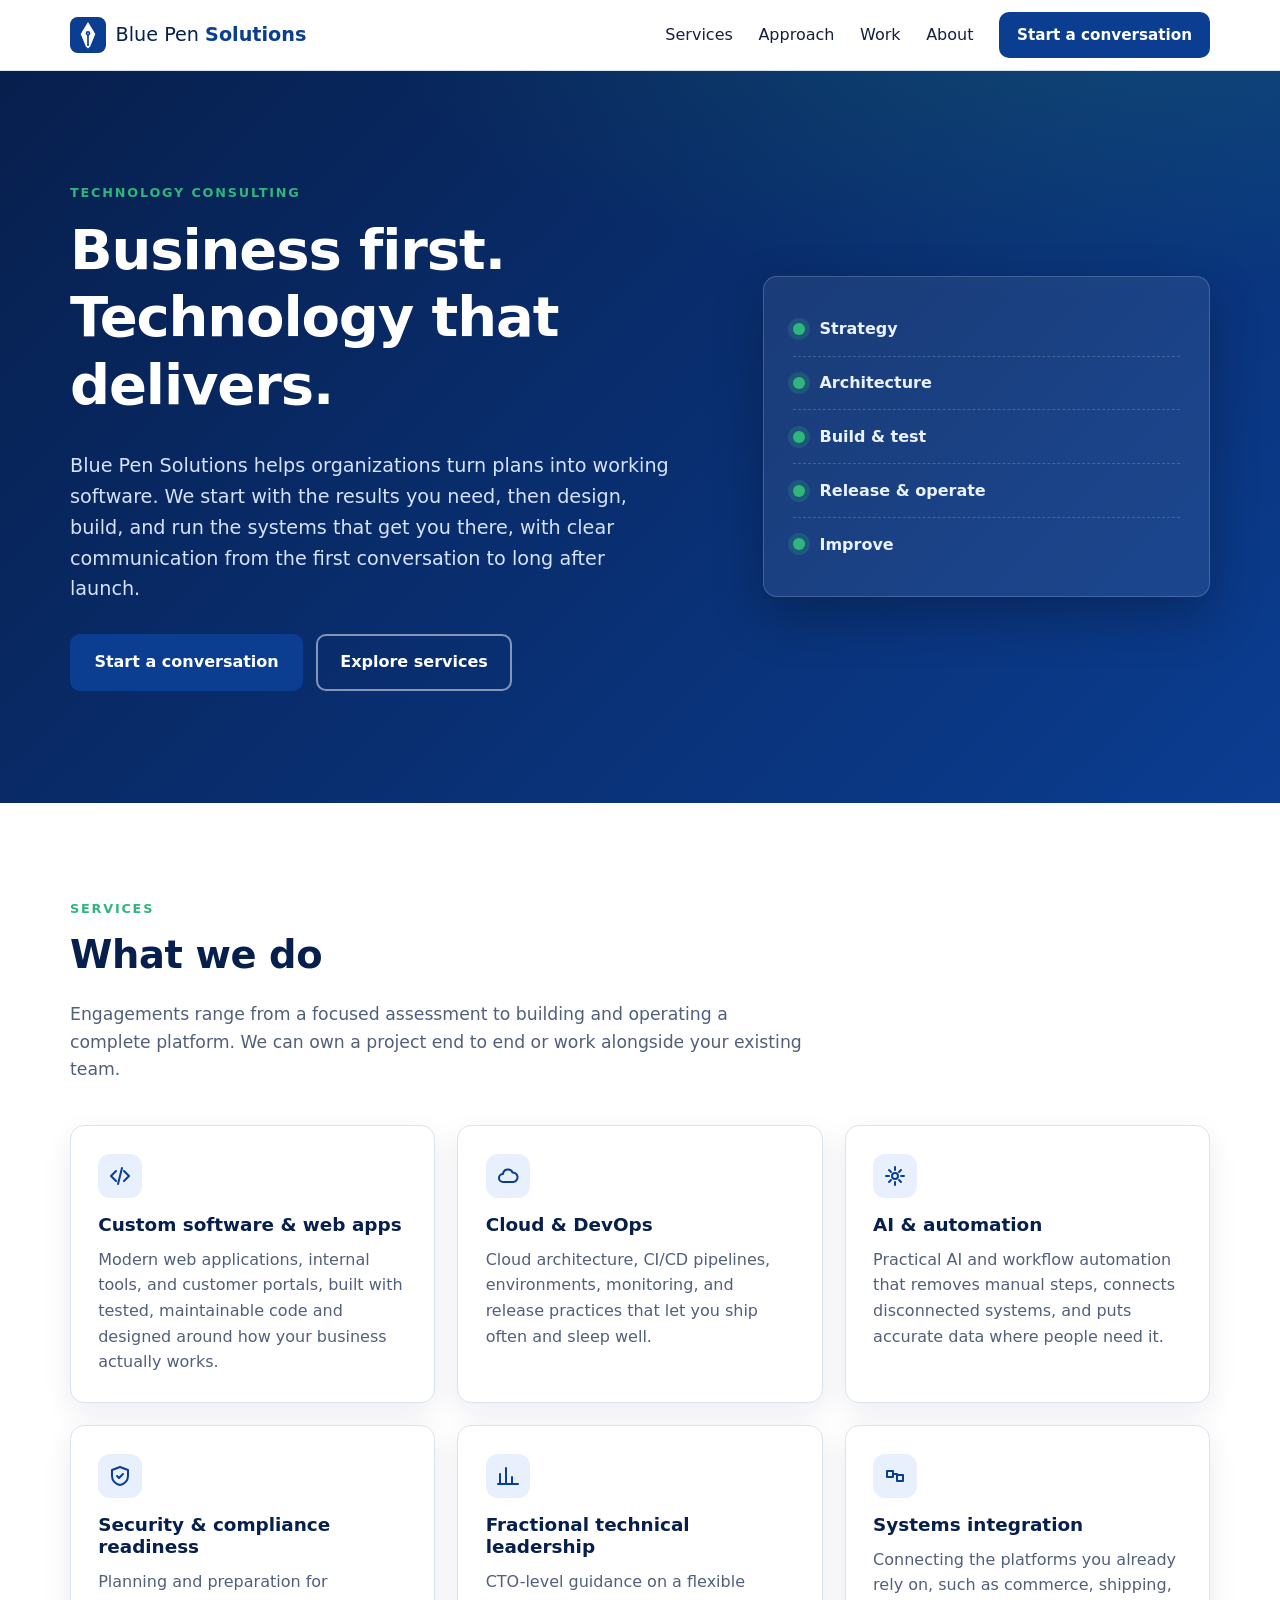
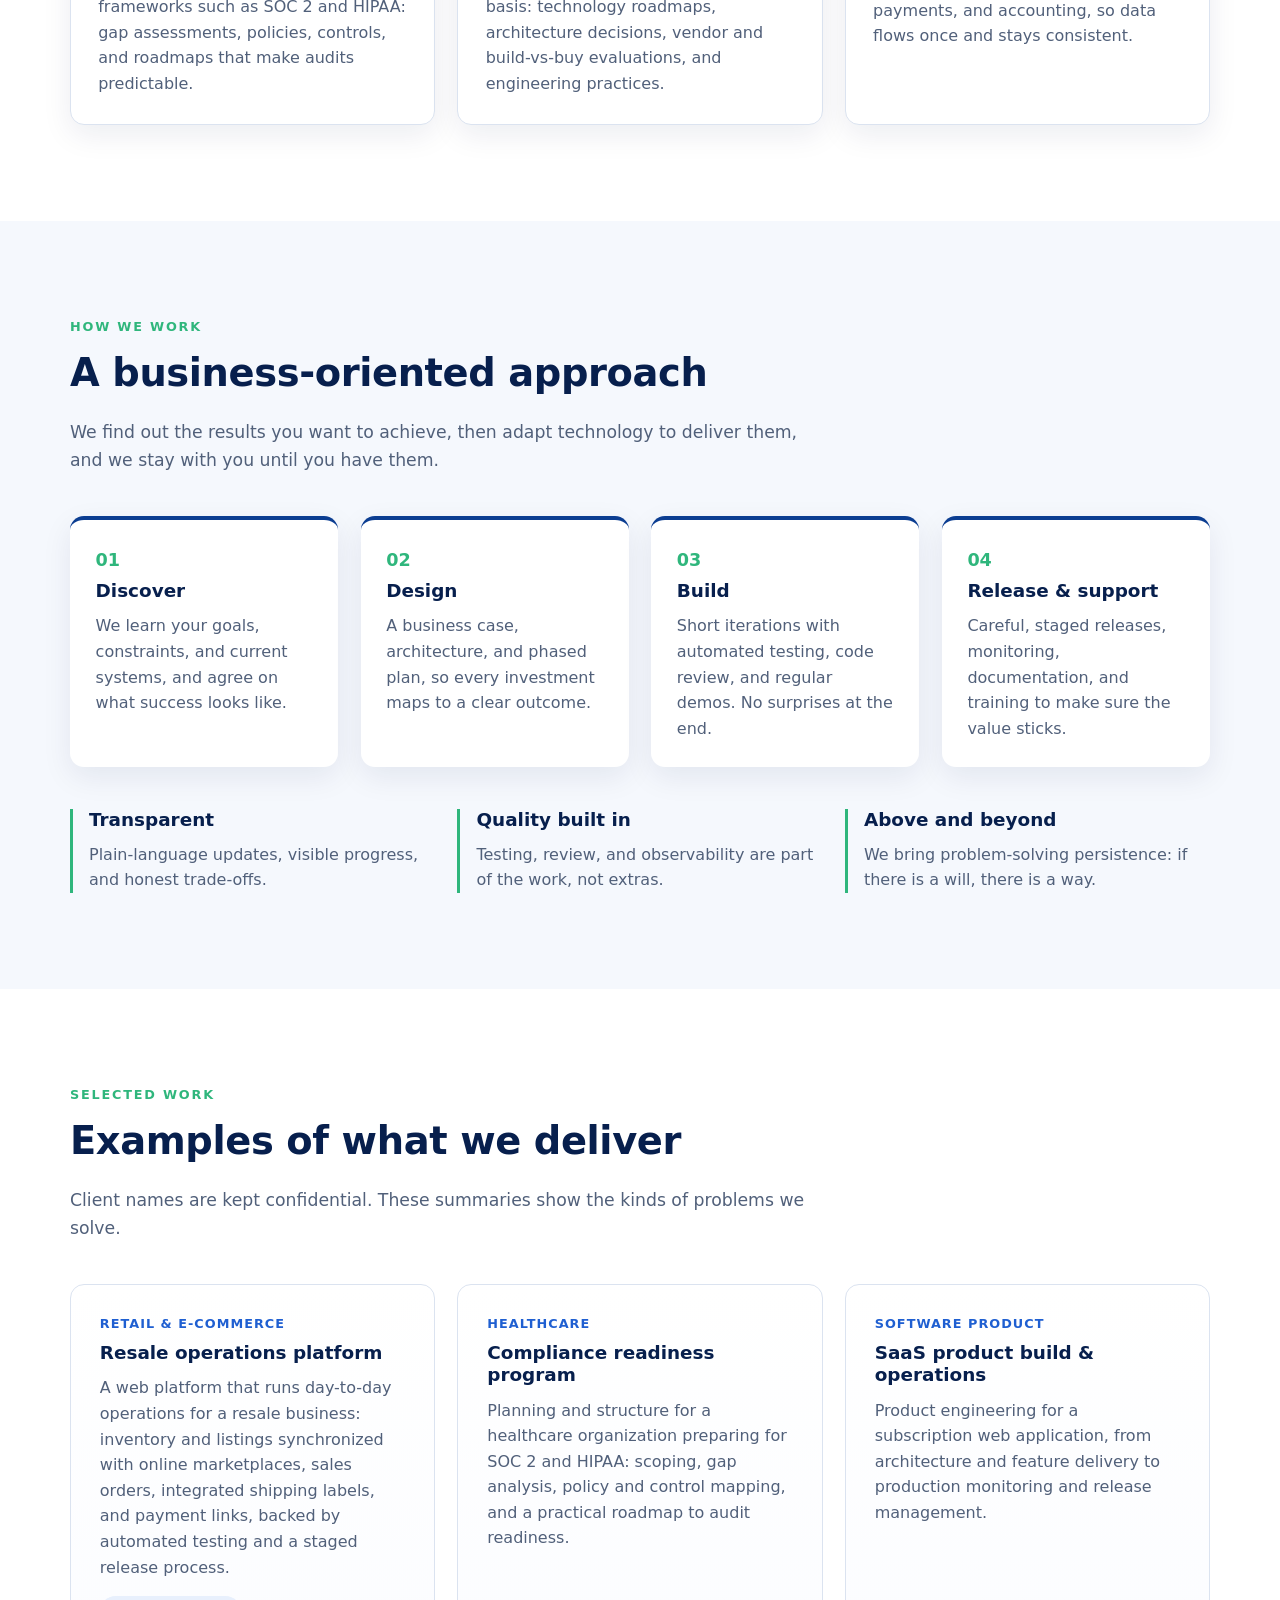
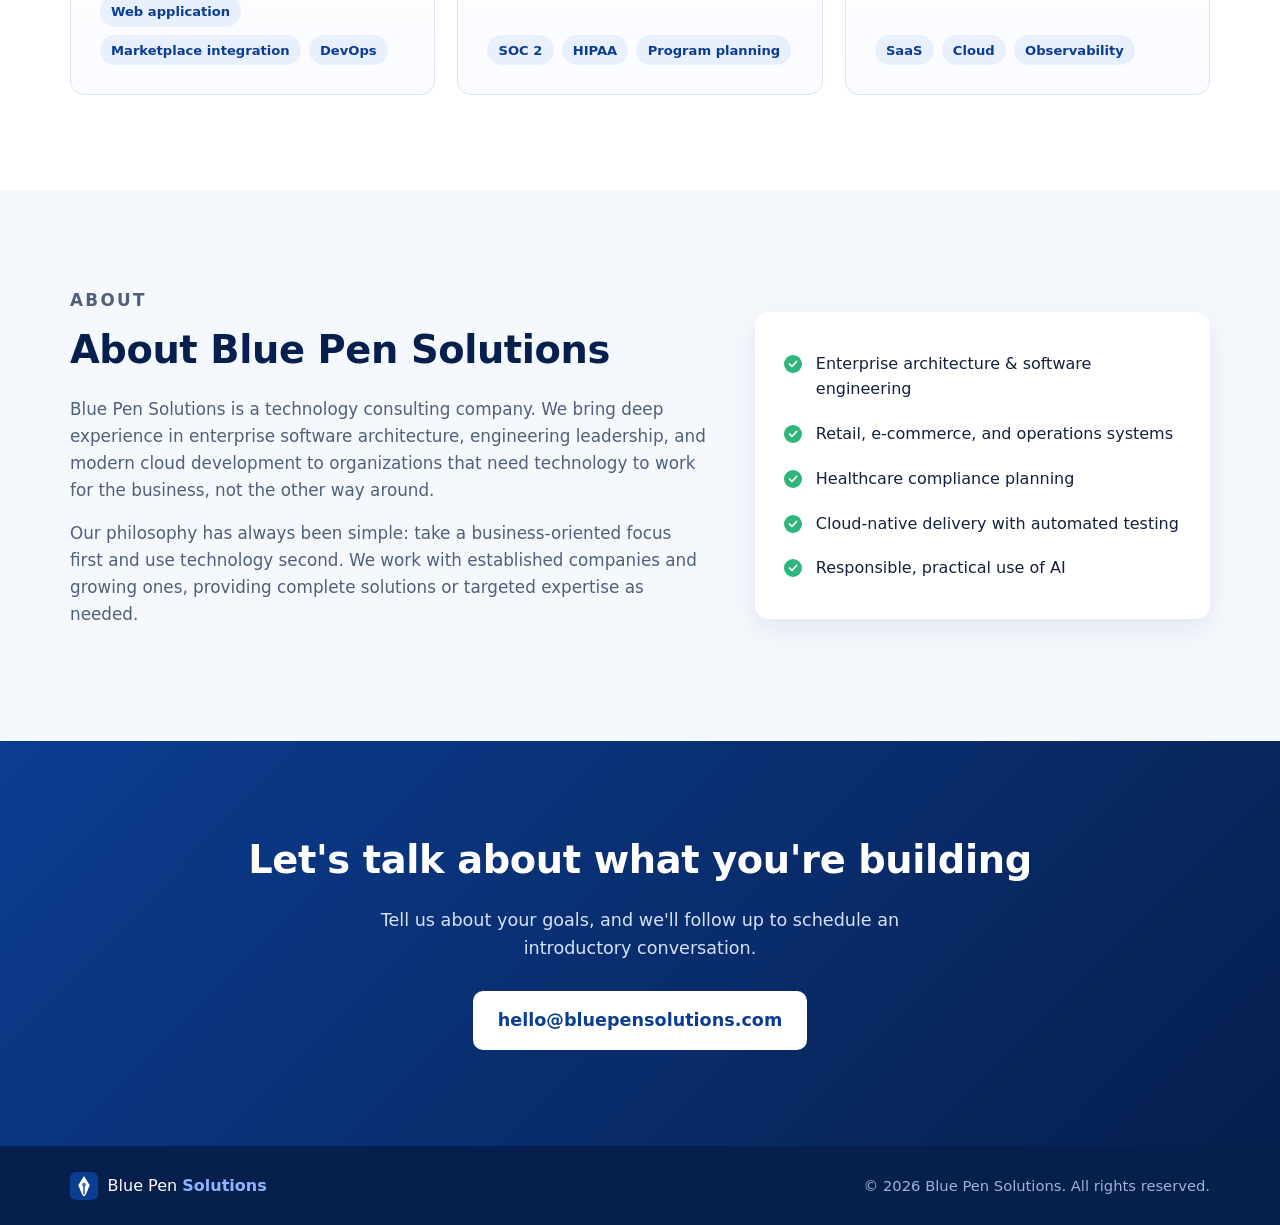
==== index.html @ 5787b9b1 "Initial draft of Blue Pen Solutions website Co-authored-by: BPSAppTech <BPSAppTech@users.noreply.git" ====
<!doctype html>
<html lang="en">
<head>
  <meta charset="utf-8">
  <meta name="viewport" content="width=device-width, initial-scale=1">
  <title>Blue Pen Solutions | Technology Consulting</title>
  <meta name="description" content="Blue Pen Solutions is a technology consulting company. We help organizations plan, build, and run software: custom web applications, cloud and DevOps, AI and automation, security and compliance readiness, and technical leadership.">
  <meta name="theme-color" content="#0b3d91">
  <!-- TODO(Tom): set the final site URL once the domain is decided, then update canonical + og:url + og:image to absolute URLs. -->
  <link rel="canonical" href="https://bluepensolutions.com/">
  <meta property="og:type" content="website">
  <meta property="og:site_name" content="Blue Pen Solutions">
  <meta property="og:title" content="Blue Pen Solutions | Technology Consulting">
  <meta property="og:description" content="Technology consulting that turns strategy into working software. Custom applications, cloud, AI and automation, security and compliance readiness.">
  <meta property="og:url" content="https://bluepensolutions.com/">
  <meta property="og:image" content="https://bluepensolutions.com/assets/og-image.png">
  <meta name="twitter:card" content="summary_large_image">
  <link rel="icon" href="assets/favicon.svg" type="image/svg+xml">
  <link rel="stylesheet" href="styles.css">
  <script type="application/ld+json">
  {"@context":"https://schema.org","@type":"Organization","name":"Blue Pen Solutions","url":"https://bluepensolutions.com/","logo":"https://bluepensolutions.com/assets/favicon.svg","description":"Technology consulting: custom software, cloud and DevOps, AI and automation, security and compliance readiness, and technical leadership."}
  </script>
</head>
<body>
  <a class="skip-link" href="#main">Skip to content</a>

  <header class="site-header" id="top">
    <div class="container nav-wrap">
      <a class="brand" href="#top" aria-label="Blue Pen Solutions home">
        <img src="assets/logo-mark.svg" alt="" width="36" height="36">
        <span>Blue Pen <strong>Solutions</strong></span>
      </a>
      <button class="nav-toggle" aria-expanded="false" aria-controls="site-nav">
        <span class="sr-only">Menu</span><span class="bar"></span><span class="bar"></span><span class="bar"></span>
      </button>
      <nav id="site-nav" class="site-nav" aria-label="Primary">
        <a href="#services">Services</a>
        <a href="#approach">Approach</a>
        <a href="#work">Work</a>
        <a href="#about">About</a>
        <a class="btn btn-small" href="#contact">Start a conversation</a>
      </nav>
    </div>
  </header>

  <main id="main">
    <section class="hero">
      <div class="container hero-grid">
        <div>
          <p class="eyebrow">Technology consulting</p>
          <h1>Business first. Technology that delivers.</h1>
          <p class="lead">Blue Pen Solutions helps organizations turn plans into working software. We start with the results you need, then design, build, and run the systems that get you there, with clear communication from the first conversation to long after launch.</p>
          <div class="hero-cta">
            <a class="btn" href="#contact">Start a conversation</a>
            <a class="btn btn-ghost" href="#services">Explore services</a>
          </div>
        </div>
        <div class="hero-card" aria-hidden="true">
          <div class="hc-row"><span class="dot"></span><span>Strategy</span></div>
          <div class="hc-row"><span class="dot"></span><span>Architecture</span></div>
          <div class="hc-row"><span class="dot"></span><span>Build &amp; test</span></div>
          <div class="hc-row"><span class="dot"></span><span>Release &amp; operate</span></div>
          <div class="hc-row"><span class="dot"></span><span>Improve</span></div>
        </div>
      </div>
    </section>

    <section id="services" class="section">
      <div class="container">
        <div class="section-head">
          <p class="eyebrow">Services</p>
          <h2>What we do</h2>
          <p>Engagements range from a focused assessment to building and operating a complete platform. We can own a project end to end or work alongside your existing team.</p>
        </div>
        <div class="cards">
          <article class="card">
            <svg class="icon" viewBox="0 0 24 24" aria-hidden="true"><path d="M8 7l-5 5 5 5M16 7l5 5-5 5M14 4l-4 16"/></svg>
            <h3>Custom software &amp; web apps</h3>
            <p>Modern web applications, internal tools, and customer portals, built with tested, maintainable code and designed around how your business actually works.</p>
          </article>
          <article class="card">
            <svg class="icon" viewBox="0 0 24 24" aria-hidden="true"><path d="M7 18a4 4 0 010-8 5 5 0 019.6-1.5A4 4 0 1117 18H7z"/></svg>
            <h3>Cloud &amp; DevOps</h3>
            <p>Cloud architecture, CI/CD pipelines, environments, monitoring, and release practices that let you ship often and sleep well.</p>
          </article>
          <article class="card">
            <svg class="icon" viewBox="0 0 24 24" aria-hidden="true"><path d="M12 3v3M12 18v3M3 12h3M18 12h3M6 6l2 2M16 16l2 2M6 18l2-2M16 8l2-2"/><circle cx="12" cy="12" r="3"/></svg>
            <h3>AI &amp; automation</h3>
            <p>Practical AI and workflow automation that removes manual steps, connects disconnected systems, and puts accurate data where people need it.</p>
          </article>
          <article class="card">
            <svg class="icon" viewBox="0 0 24 24" aria-hidden="true"><path d="M12 3l8 3v6c0 4.5-3.4 8.3-8 9-4.6-.7-8-4.5-8-9V6l8-3z"/><path d="M9 12l2 2 4-4"/></svg>
            <h3>Security &amp; compliance readiness</h3>
            <p>Planning and preparation for frameworks such as SOC 2 and HIPAA: gap assessments, policies, controls, and roadmaps that make audits predictable.</p>
          </article>
          <article class="card">
            <svg class="icon" viewBox="0 0 24 24" aria-hidden="true"><path d="M4 20V10M10 20V4M16 20v-7M22 20H2"/></svg>
            <h3>Fractional technical leadership</h3>
            <p>CTO-level guidance on a flexible basis: technology roadmaps, architecture decisions, vendor and build-vs-buy evaluations, and engineering practices.</p>
          </article>
          <article class="card">
            <svg class="icon" viewBox="0 0 24 24" aria-hidden="true"><path d="M4 7h6v6H4zM14 11h6v6h-6zM10 10h4v4"/></svg>
            <h3>Systems integration</h3>
            <p>Connecting the platforms you already rely on, such as commerce, shipping, payments, and accounting, so data flows once and stays consistent.</p>
          </article>
        </div>
      </div>
    </section>

    <section id="approach" class="section section-alt">
      <div class="container">
        <div class="section-head">
          <p class="eyebrow">How we work</p>
          <h2>A business-oriented approach</h2>
          <p>We find out the results you want to achieve, then adapt technology to deliver them, and we stay with you until you have them.</p>
        </div>
        <ol class="steps">
          <li>
            <span class="step-num">01</span>
            <h3>Discover</h3>
            <p>We learn your goals, constraints, and current systems, and agree on what success looks like.</p>
          </li>
          <li>
            <span class="step-num">02</span>
            <h3>Design</h3>
            <p>A business case, architecture, and phased plan, so every investment maps to a clear outcome.</p>
          </li>
          <li>
            <span class="step-num">03</span>
            <h3>Build</h3>
            <p>Short iterations with automated testing, code review, and regular demos. No surprises at the end.</p>
          </li>
          <li>
            <span class="step-num">04</span>
            <h3>Release &amp; support</h3>
            <p>Careful, staged releases, monitoring, documentation, and training to make sure the value sticks.</p>
          </li>
        </ol>
        <div class="principles">
          <div><h3>Transparent</h3><p>Plain-language updates, visible progress, and honest trade-offs.</p></div>
          <div><h3>Quality built in</h3><p>Testing, review, and observability are part of the work, not extras.</p></div>
          <div><h3>Above and beyond</h3><p>We bring problem-solving persistence: if there is a will, there is a way.</p></div>
        </div>
      </div>
    </section>

    <section id="work" class="section">
      <div class="container">
        <div class="section-head">
          <p class="eyebrow">Selected work</p>
          <h2>Examples of what we deliver</h2>
          <p>Client names are kept confidential. These summaries show the kinds of problems we solve.</p>
        </div>
        <div class="cases">
          <article class="case">
            <p class="case-tag">Retail &amp; e-commerce</p>
            <h3>Resale operations platform</h3>
            <p>A web platform that runs day-to-day operations for a resale business: inventory and listings synchronized with online marketplaces, sales orders, integrated shipping labels, and payment links, backed by automated testing and a staged release process.</p>
            <ul class="tags"><li>Web application</li><li>Marketplace integration</li><li>DevOps</li></ul>
          </article>
          <article class="case">
            <p class="case-tag">Healthcare</p>
            <h3>Compliance readiness program</h3>
            <p>Planning and structure for a healthcare organization preparing for SOC 2 and HIPAA: scoping, gap analysis, policy and control mapping, and a practical roadmap to audit readiness.</p>
            <ul class="tags"><li>SOC 2</li><li>HIPAA</li><li>Program planning</li></ul>
          </article>
          <article class="case">
            <p class="case-tag">Software product</p>
            <h3>SaaS product build &amp; operations</h3>
            <p>Product engineering for a subscription web application, from architecture and feature delivery to production monitoring and release management.</p>
            <ul class="tags"><li>SaaS</li><li>Cloud</li><li>Observability</li></ul>
          </article>
        </div>
      </div>
    </section>

    <section id="about" class="section section-alt">
      <div class="container about-grid">
        <div>
          <p class="eyebrow">About</p>
          <h2>About Blue Pen Solutions</h2>
          <p>Blue Pen Solutions is a technology consulting company. We bring deep experience in enterprise software architecture, engineering leadership, and modern cloud development to organizations that need technology to work for the business, not the other way around.</p>
          <p>Our philosophy has always been simple: take a business-oriented focus first and use technology second. We work with established companies and growing ones, providing complete solutions or targeted expertise as needed.</p>
        </div>
        <ul class="checklist">
          <li>Enterprise architecture &amp; software engineering</li>
          <li>Retail, e-commerce, and operations systems</li>
          <li>Healthcare compliance planning</li>
          <li>Cloud-native delivery with automated testing</li>
          <li>Responsible, practical use of AI</li>
        </ul>
      </div>
    </section>

    <section id="contact" class="section contact">
      <div class="container contact-inner">
        <h2>Let's talk about what you're building</h2>
        <p>Tell us about your goals, and we'll follow up to schedule an introductory conversation.</p>
        <!-- TODO(Tom): replace the placeholder address below with the real contact email (it appears twice: href and link text). -->
        <a class="btn btn-light" href="mailto:hello@bluepensolutions.com?subject=Project%20inquiry">hello@bluepensolutions.com</a>
      </div>
    </section>
  </main>

  <footer class="site-footer">
    <div class="container footer-inner">
      <div class="brand brand-footer">
        <img src="assets/logo-mark.svg" alt="" width="28" height="28">
        <span>Blue Pen <strong>Solutions</strong></span>
      </div>
      <p>&copy; <span id="year">2026</span> Blue Pen Solutions. All rights reserved.</p>
    </div>
  </footer>

  <script>
    (function () {
      var t = document.querySelector('.nav-toggle'), n = document.getElementById('site-nav');
      t.addEventListener('click', function () {
        var open = t.getAttribute('aria-expanded') === 'true';
        t.setAttribute('aria-expanded', String(!open));
        n.classList.toggle('open', !open);
      });
      n.addEventListener('click', function (e) {
        if (e.target.tagName === 'A') { t.setAttribute('aria-expanded', 'false'); n.classList.remove('open'); }
      });
      document.getElementById('year').textContent = new Date().getFullYear();
    })();
  </script>
</body>
</html>
---- styles.css ----
:root{
  --navy:#071f4d; --blue:#0b3d91; --blue-2:#1f5fd1; --sky:#e8f0fd; --accent:#2fb67c;
  --ink:#14213d; --muted:#51607a; --line:#dbe3f0; --bg:#ffffff; --bg-alt:#f5f8fd;
  --radius:14px; --shadow:0 10px 30px rgba(7,31,77,.08);
  --font:"Inter","Segoe UI",system-ui,-apple-system,Roboto,Helvetica,Arial,sans-serif;
}
*{box-sizing:border-box}
html{scroll-behavior:smooth}
@media (prefers-reduced-motion:reduce){html{scroll-behavior:auto}*{transition:none!important}}
body{margin:0;font-family:var(--font);color:var(--ink);background:var(--bg);line-height:1.6;-webkit-font-smoothing:antialiased}
img,svg{display:block}
a{color:var(--blue-2)}
h1,h2,h3{line-height:1.2;margin:0 0 .6em;color:var(--navy)}
h1{font-size:clamp(2.2rem,5vw,3.5rem);letter-spacing:-.02em}
h2{font-size:clamp(1.7rem,3.2vw,2.4rem);letter-spacing:-.01em}
h3{font-size:1.15rem}
p{margin:0 0 1em}
.container{width:min(1140px,100% - 2.5rem);margin-inline:auto}
.sr-only{position:absolute;width:1px;height:1px;overflow:hidden;clip:rect(0 0 0 0);white-space:nowrap}
.skip-link{position:absolute;left:-999px;top:0;background:var(--navy);color:#fff;padding:.6rem 1rem;z-index:100}
.skip-link:focus{left:1rem;top:1rem}
:focus-visible{outline:3px solid var(--accent);outline-offset:3px;border-radius:6px}

.btn{display:inline-block;background:var(--blue);color:#fff;text-decoration:none;font-weight:600;padding:.85rem 1.4rem;border-radius:10px;border:2px solid var(--blue);transition:background .2s,transform .2s}
.btn:hover{background:var(--blue-2);border-color:var(--blue-2);transform:translateY(-1px)}
.btn-ghost{background:transparent;color:#fff;border-color:rgba(255,255,255,.5)}
.btn-ghost:hover{background:rgba(255,255,255,.1);border-color:#fff}
.btn-small{padding:.55rem 1rem;font-size:.95rem}
.btn-light{background:#fff;color:var(--blue);border-color:#fff;font-size:1.1rem}
.btn-light:hover{background:var(--sky);border-color:var(--sky);color:var(--navy)}

.site-header{position:sticky;top:0;z-index:50;background:rgba(255,255,255,.92);backdrop-filter:saturate(180%) blur(10px);border-bottom:1px solid var(--line)}
.nav-wrap{display:flex;align-items:center;justify-content:space-between;height:70px}
.brand{display:flex;align-items:center;gap:.6rem;text-decoration:none;color:var(--navy);font-size:1.2rem;font-weight:500}
.brand strong{font-weight:700;color:var(--blue)}
.site-nav{display:flex;align-items:center;gap:1.6rem}
.site-nav a:not(.btn){color:var(--ink);text-decoration:none;font-weight:500}
.site-nav a:not(.btn):hover{color:var(--blue-2)}
.nav-toggle{display:none;background:none;border:0;padding:.5rem;cursor:pointer}
.nav-toggle .bar{display:block;width:24px;height:2px;background:var(--navy);margin:5px 0}

.hero{background:radial-gradient(1200px 500px at 85% -10%,rgba(47,182,124,.18),transparent 60%),linear-gradient(135deg,var(--navy),var(--blue));color:#fff;padding:clamp(4rem,9vw,7rem) 0}
.hero h1{color:#fff}
.hero .lead{font-size:1.2rem;color:#d6e2fa;max-width:38rem}
.hero-grid{display:grid;grid-template-columns:1.3fr .9fr;gap:3rem;align-items:center}
.eyebrow{text-transform:uppercase;letter-spacing:.14em;font-size:.8rem;font-weight:700;color:var(--accent);margin-bottom:.8rem}
.hero-cta{display:flex;flex-wrap:wrap;gap:.8rem;margin-top:1.8rem}
.hero-card{background:rgba(255,255,255,.07);border:1px solid rgba(255,255,255,.18);border-radius:var(--radius);padding:1.6rem 1.8rem;box-shadow:0 20px 50px rgba(0,0,0,.25)}
.hc-row{display:flex;align-items:center;gap:.9rem;padding:.85rem 0;border-bottom:1px dashed rgba(255,255,255,.18);font-weight:600;color:#eaf1ff}
.hc-row:last-child{border-bottom:0}
.dot{width:12px;height:12px;border-radius:50%;background:var(--accent);box-shadow:0 0 0 5px rgba(47,182,124,.2)}

.section{padding:clamp(3.5rem,8vw,6rem) 0}
.section-alt{background:var(--bg-alt)}
.section-head{max-width:46rem;margin-bottom:2.6rem}
.section-head p:last-child{color:var(--muted);font-size:1.08rem}

.cards{display:grid;grid-template-columns:repeat(3,1fr);gap:1.4rem}
.card{background:#fff;border:1px solid var(--line);border-radius:var(--radius);padding:1.7rem;box-shadow:var(--shadow);transition:transform .2s,border-color .2s}
.card:hover{transform:translateY(-3px);border-color:#b9cbec}
.card p{color:var(--muted);margin:0}
.icon{width:44px;height:44px;padding:10px;border-radius:12px;background:var(--sky);stroke:var(--blue);fill:none;stroke-width:2;stroke-linecap:round;stroke-linejoin:round;margin-bottom:1rem}

.steps{list-style:none;padding:0;margin:0 0 2.6rem;display:grid;grid-template-columns:repeat(4,1fr);gap:1.4rem;counter-reset:s}
.steps li{background:#fff;border-radius:var(--radius);padding:1.6rem;border-top:4px solid var(--blue);box-shadow:var(--shadow)}
.steps p{color:var(--muted);margin:0}
.step-num{display:block;font-weight:800;color:var(--accent);font-size:1.1rem;margin-bottom:.4rem}
.principles{display:grid;grid-template-columns:repeat(3,1fr);gap:1.4rem}
.principles div{padding-left:1rem;border-left:3px solid var(--accent)}
.principles p{color:var(--muted);margin:0}

.cases{display:grid;grid-template-columns:repeat(3,1fr);gap:1.4rem}
.case{border:1px solid var(--line);border-radius:var(--radius);padding:1.8rem;display:flex;flex-direction:column;background:linear-gradient(180deg,#fff,#fbfcff)}
.case p{color:var(--muted)}
.case-tag{font-size:.8rem;font-weight:700;letter-spacing:.08em;text-transform:uppercase;color:var(--blue-2)!important;margin-bottom:.5rem}
.tags{list-style:none;padding:0;margin:auto 0 0;display:flex;flex-wrap:wrap;gap:.5rem}
.tags li{background:var(--sky);color:var(--blue);font-size:.82rem;font-weight:600;padding:.3rem .7rem;border-radius:999px}

.about-grid{display:grid;grid-template-columns:1.4fr 1fr;gap:3rem;align-items:center}
.about-grid p{color:var(--muted);font-size:1.05rem}
.checklist{list-style:none;padding:1.8rem;margin:0;background:#fff;border-radius:var(--radius);box-shadow:var(--shadow)}
.checklist li{padding:.6rem 0 .6rem 2rem;position:relative;font-weight:500}
.checklist li::before{content:"";position:absolute;left:0;top:.85rem;width:18px;height:18px;border-radius:50%;background:var(--accent) url("data:image/svg+xml,%3Csvg xmlns='http://www.w3.org/2000/svg' viewBox='0 0 24 24' fill='none' stroke='white' stroke-width='3.5' stroke-linecap='round' stroke-linejoin='round'%3E%3Cpath d='M5 12l5 5 9-10'/%3E%3C/svg%3E") center/12px no-repeat}

.contact{background:linear-gradient(135deg,var(--blue),var(--navy));color:#fff;text-align:center}
.contact h2{color:#fff}
.contact p{color:#d6e2fa;font-size:1.1rem;max-width:36rem;margin:0 auto 1.8rem}

.site-footer{background:var(--navy);color:#9fb3d9;padding:1.6rem 0;font-size:.92rem}
.footer-inner{display:flex;justify-content:space-between;align-items:center;gap:1rem;flex-wrap:wrap}
.footer-inner p{margin:0}
.brand-footer{color:#fff;font-size:1rem}
.brand-footer strong{color:#8fb4ff}

@media (max-width:960px){
  .cards,.cases{grid-template-columns:repeat(2,1fr)}
  .steps{grid-template-columns:repeat(2,1fr)}
  .hero-grid,.about-grid{grid-template-columns:1fr}
  .hero-card{max-width:420px}
}
@media (max-width:720px){
  .nav-toggle{display:block}
  .site-nav{display:none;position:absolute;top:70px;left:0;right:0;background:#fff;flex-direction:column;align-items:stretch;gap:0;padding:.5rem 1.25rem 1.25rem;border-bottom:1px solid var(--line);box-shadow:var(--shadow)}
  .site-nav.open{display:flex}
  .site-nav a:not(.btn){padding:.8rem 0;border-bottom:1px solid var(--line)}
  .site-nav .btn{margin-top:1rem;text-align:center}
  .cards,.cases,.steps,.principles{grid-template-columns:1fr}
  .hero-card{display:none}
}
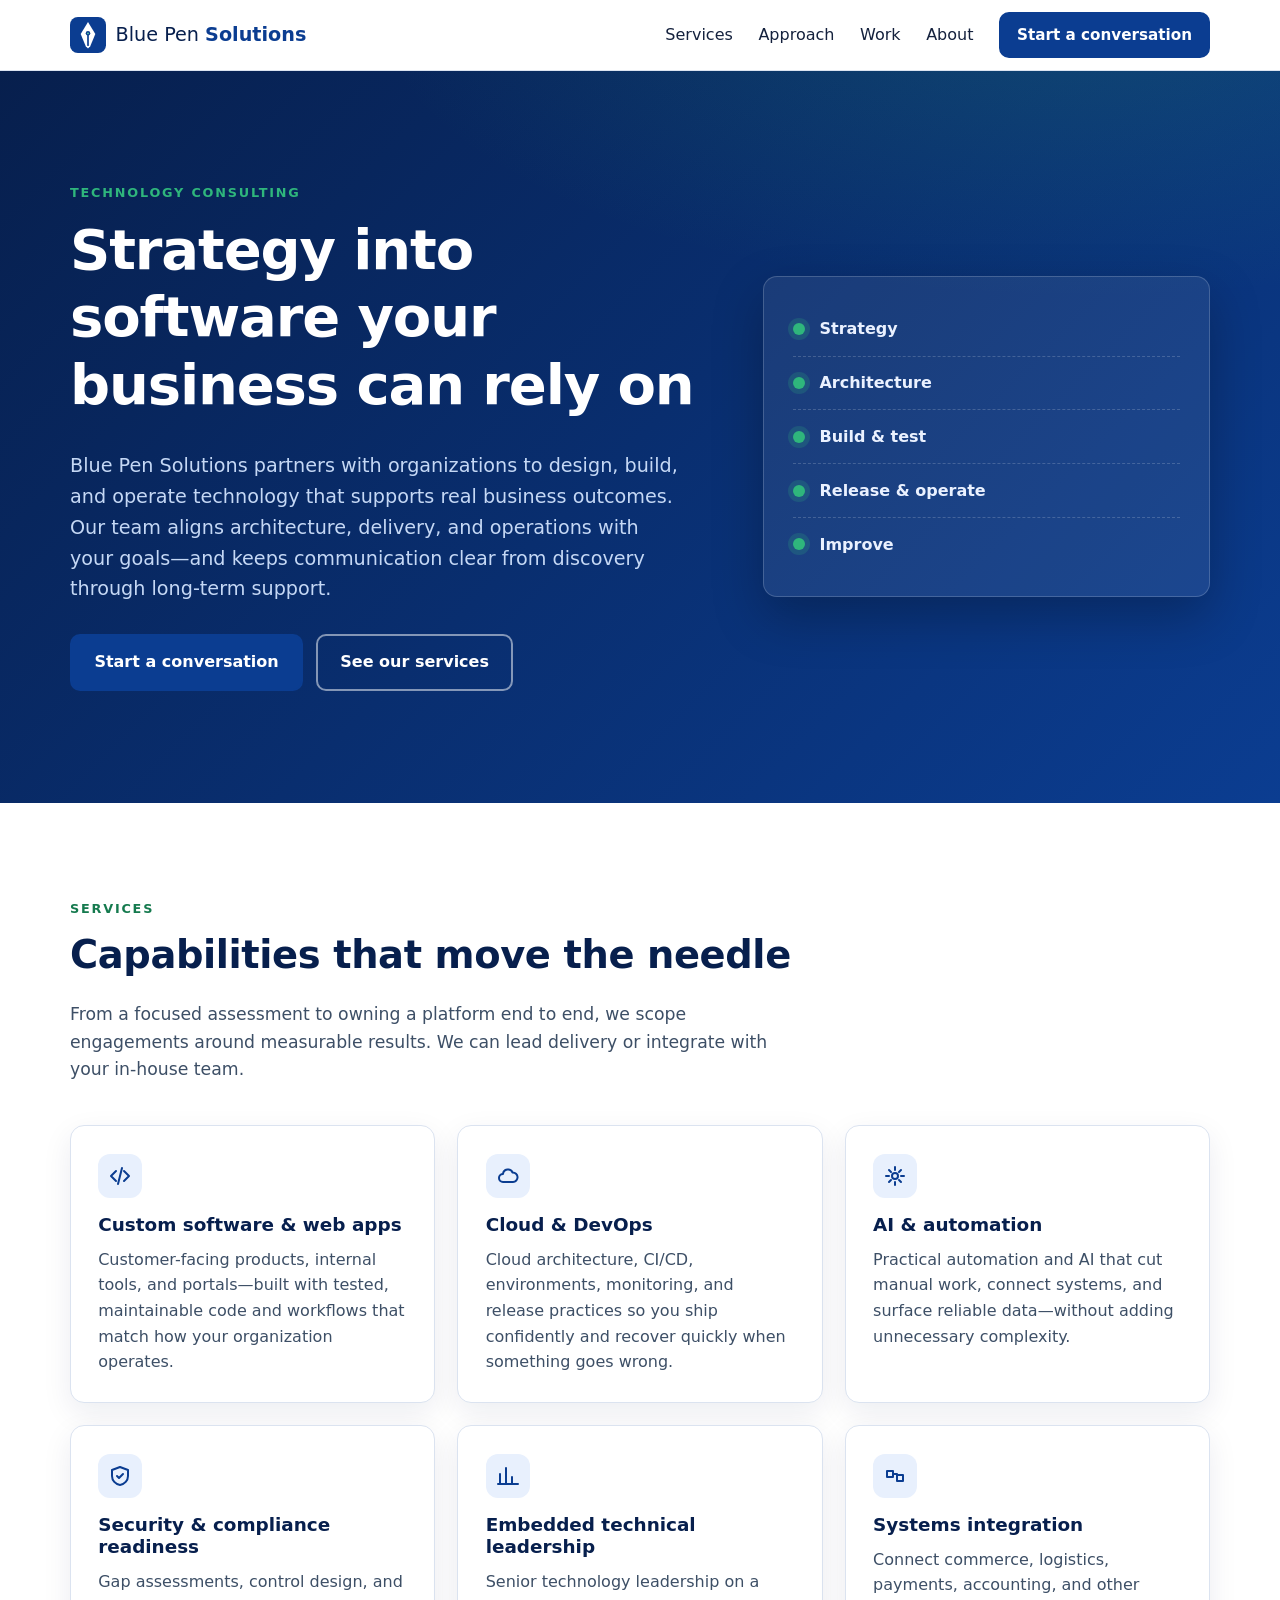
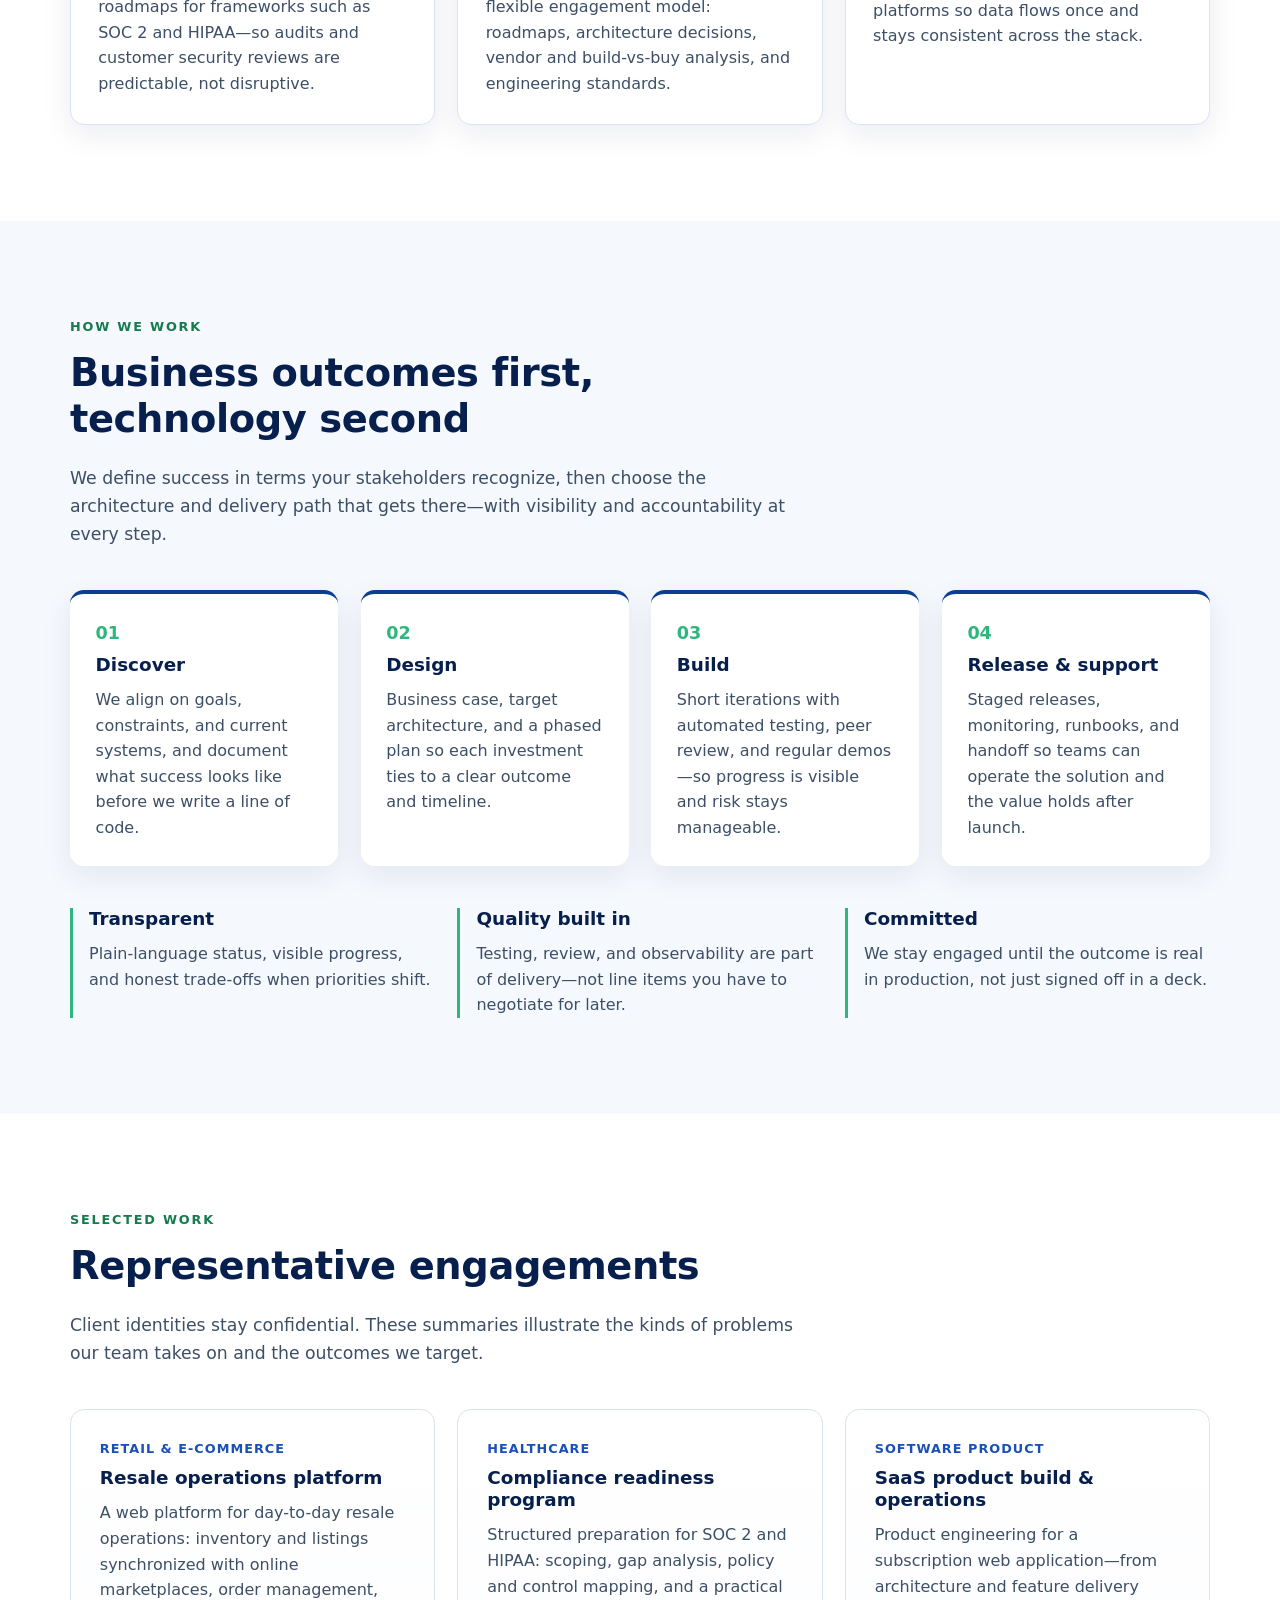
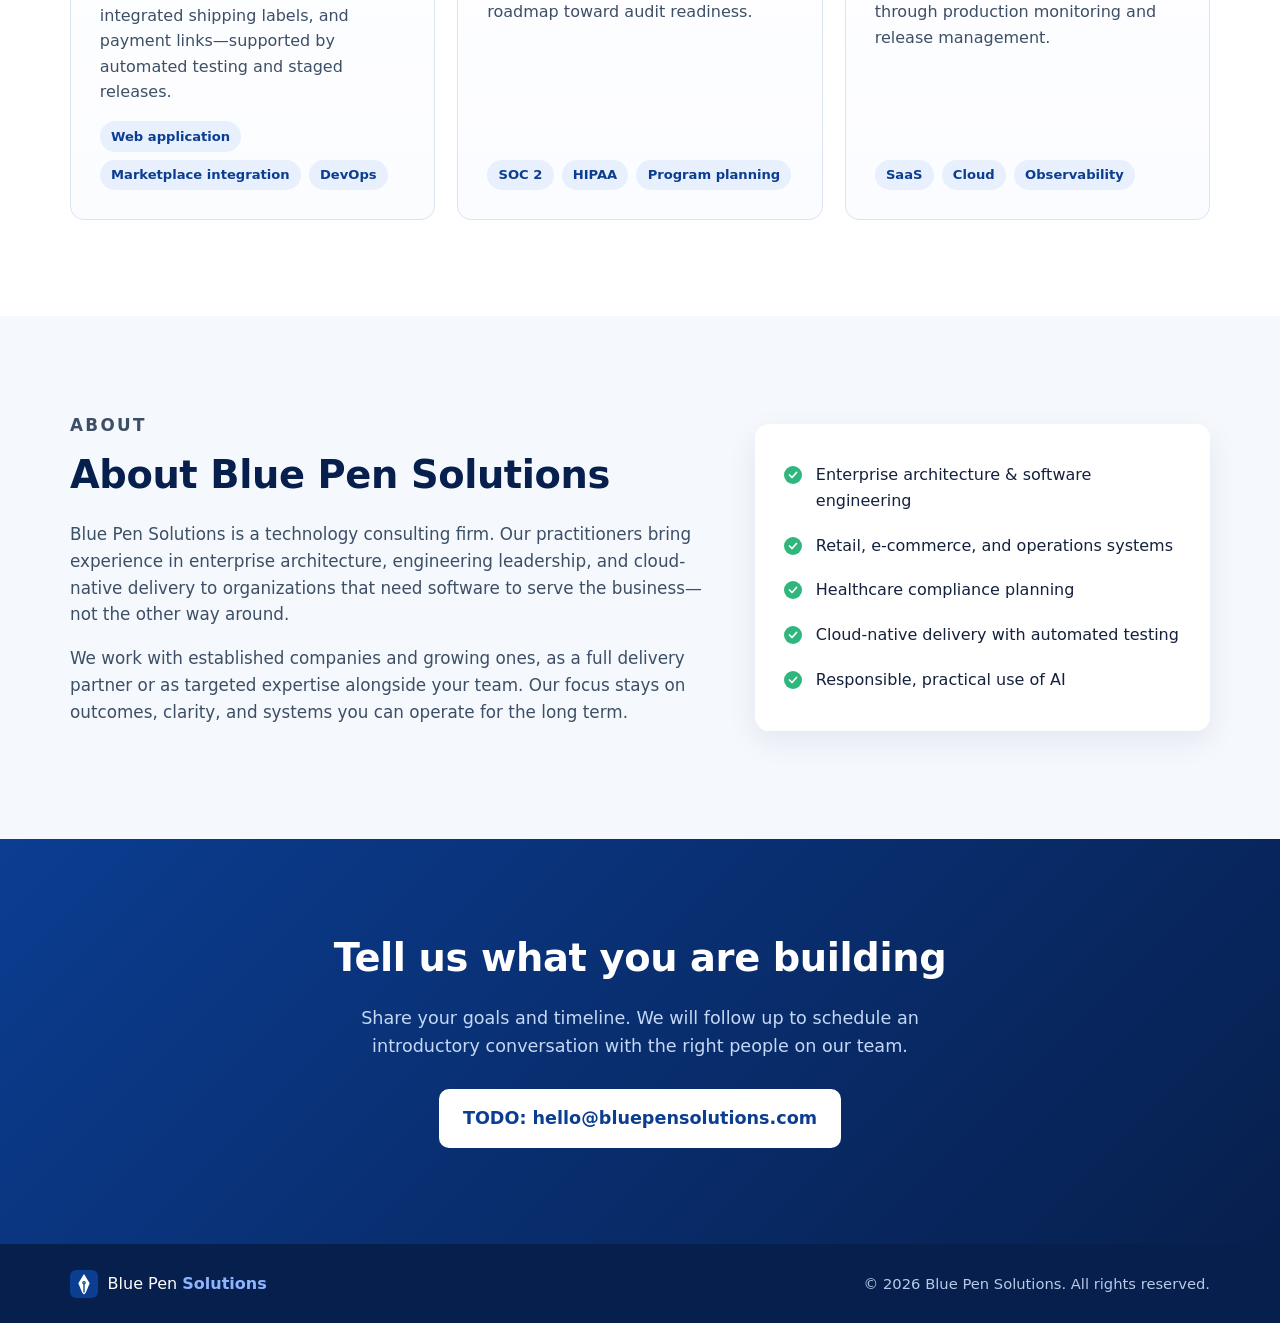
==== commit df18d357: "Polish marketing copy, accessibility, SEO, and GitHub Pages support - Tighten homepage copy with a f" ====
--- a/index.html
+++ b/index.html
@@ -3,22 +3,39 @@
 <head>
   <meta charset="utf-8">
   <meta name="viewport" content="width=device-width, initial-scale=1">
-  <title>Blue Pen Solutions | Technology Consulting</title>
-  <meta name="description" content="Blue Pen Solutions is a technology consulting company. We help organizations plan, build, and run software: custom web applications, cloud and DevOps, AI and automation, security and compliance readiness, and technical leadership.">
+  <title>Blue Pen Solutions | Technology Consulting for Outcomes That Last</title>
+  <meta name="description" content="Blue Pen Solutions is a technology consulting firm. Our team helps organizations plan, build, and run software—custom applications, cloud and DevOps, AI and automation, security readiness, and technical leadership—with clear outcomes from day one.">
   <meta name="theme-color" content="#0b3d91">
-  <!-- TODO(Tom): set the final site URL once the domain is decided, then update canonical + og:url + og:image to absolute URLs. -->
-  <link rel="canonical" href="https://bluepensolutions.com/">
+  <!-- TODO(Tom): set the final site URL once the domain is decided; update canonical, og:url, JSON-LD url, sitemap.xml, and robots.txt Sitemap to absolute production URLs. -->
+  <link rel="canonical" href="./">
   <meta property="og:type" content="website">
   <meta property="og:site_name" content="Blue Pen Solutions">
   <meta property="og:title" content="Blue Pen Solutions | Technology Consulting">
-  <meta property="og:description" content="Technology consulting that turns strategy into working software. Custom applications, cloud, AI and automation, security and compliance readiness.">
-  <meta property="og:url" content="https://bluepensolutions.com/">
-  <meta property="og:image" content="https://bluepensolutions.com/assets/og-image.png">
+  <meta property="og:description" content="We turn strategy into working software. Custom applications, cloud and DevOps, AI and automation, and security readiness—delivered by an experienced consulting team.">
+  <meta property="og:url" content="./">
+  <meta property="og:image" content="assets/og-image.png">
+  <meta property="og:image:width" content="1200">
+  <meta property="og:image:height" content="630">
+  <meta property="og:image:alt" content="Blue Pen Solutions — technology consulting that turns strategy into working software">
   <meta name="twitter:card" content="summary_large_image">
+  <meta name="twitter:title" content="Blue Pen Solutions | Technology Consulting">
+  <meta name="twitter:description" content="We turn strategy into working software. Custom applications, cloud, AI and automation, and security readiness.">
+  <meta name="twitter:image" content="assets/og-image.png">
+  <meta name="twitter:image:alt" content="Blue Pen Solutions — technology consulting">
   <link rel="icon" href="assets/favicon.svg" type="image/svg+xml">
+  <link rel="preload" href="styles.css" as="style">
+  <link rel="preload" href="assets/logo-mark.svg" as="image" type="image/svg+xml">
   <link rel="stylesheet" href="styles.css">
   <script type="application/ld+json">
-  {"@context":"https://schema.org","@type":"Organization","name":"Blue Pen Solutions","url":"https://bluepensolutions.com/","logo":"https://bluepensolutions.com/assets/favicon.svg","description":"Technology consulting: custom software, cloud and DevOps, AI and automation, security and compliance readiness, and technical leadership."}
+  {
+    "@context": "https://schema.org",
+    "@type": "Organization",
+    "name": "Blue Pen Solutions",
+    "url": "./",
+    "logo": "assets/favicon.svg",
+    "description": "Technology consulting firm: custom software, cloud and DevOps, AI and automation, security and compliance readiness, and embedded technical leadership.",
+    "sameAs": []
+  }
   </script>
 </head>
 <body>
@@ -27,11 +44,11 @@
   <header class="site-header" id="top">
     <div class="container nav-wrap">
       <a class="brand" href="#top" aria-label="Blue Pen Solutions home">
-        <img src="assets/logo-mark.svg" alt="" width="36" height="36">
+        <img src="assets/logo-mark.svg" alt="" width="36" height="36" decoding="async" fetchpriority="high">
         <span>Blue Pen <strong>Solutions</strong></span>
       </a>
-      <button class="nav-toggle" aria-expanded="false" aria-controls="site-nav">
-        <span class="sr-only">Menu</span><span class="bar"></span><span class="bar"></span><span class="bar"></span>
+      <button type="button" class="nav-toggle" aria-expanded="false" aria-controls="site-nav" aria-label="Open menu">
+        <span class="sr-only">Menu</span><span class="bar" aria-hidden="true"></span><span class="bar" aria-hidden="true"></span><span class="bar" aria-hidden="true"></span>
       </button>
       <nav id="site-nav" class="site-nav" aria-label="Primary">
         <a href="#services">Services</a>
@@ -44,145 +61,145 @@
   </header>
 
   <main id="main">
-    <section class="hero">
+    <section class="hero" aria-labelledby="hero-heading">
       <div class="container hero-grid">
         <div>
           <p class="eyebrow">Technology consulting</p>
-          <h1>Business first. Technology that delivers.</h1>
-          <p class="lead">Blue Pen Solutions helps organizations turn plans into working software. We start with the results you need, then design, build, and run the systems that get you there, with clear communication from the first conversation to long after launch.</p>
+          <h1 id="hero-heading">Strategy into software your business can rely on</h1>
+          <p class="lead">Blue Pen Solutions partners with organizations to design, build, and operate technology that supports real business outcomes. Our team aligns architecture, delivery, and operations with your goals—and keeps communication clear from discovery through long-term support.</p>
           <div class="hero-cta">
             <a class="btn" href="#contact">Start a conversation</a>
-            <a class="btn btn-ghost" href="#services">Explore services</a>
+            <a class="btn btn-ghost" href="#services">See our services</a>
           </div>
         </div>
-        <div class="hero-card" aria-hidden="true">
-          <div class="hc-row"><span class="dot"></span><span>Strategy</span></div>
-          <div class="hc-row"><span class="dot"></span><span>Architecture</span></div>
-          <div class="hc-row"><span class="dot"></span><span>Build &amp; test</span></div>
-          <div class="hc-row"><span class="dot"></span><span>Release &amp; operate</span></div>
-          <div class="hc-row"><span class="dot"></span><span>Improve</span></div>
-        </div>
-      </div>
-    </section>
-
-    <section id="services" class="section">
+        <div class="hero-card" role="img" aria-label="Delivery lifecycle: strategy, architecture, build and test, release and operate, improve">
+          <div class="hc-row"><span class="dot" aria-hidden="true"></span><span>Strategy</span></div>
+          <div class="hc-row"><span class="dot" aria-hidden="true"></span><span>Architecture</span></div>
+          <div class="hc-row"><span class="dot" aria-hidden="true"></span><span>Build &amp; test</span></div>
+          <div class="hc-row"><span class="dot" aria-hidden="true"></span><span>Release &amp; operate</span></div>
+          <div class="hc-row"><span class="dot" aria-hidden="true"></span><span>Improve</span></div>
+        </div>
+      </div>
+    </section>
+
+    <section id="services" class="section" aria-labelledby="services-heading">
       <div class="container">
         <div class="section-head">
           <p class="eyebrow">Services</p>
-          <h2>What we do</h2>
-          <p>Engagements range from a focused assessment to building and operating a complete platform. We can own a project end to end or work alongside your existing team.</p>
+          <h2 id="services-heading">Capabilities that move the needle</h2>
+          <p>From a focused assessment to owning a platform end to end, we scope engagements around measurable results. We can lead delivery or integrate with your in-house team.</p>
         </div>
         <div class="cards">
           <article class="card">
-            <svg class="icon" viewBox="0 0 24 24" aria-hidden="true"><path d="M8 7l-5 5 5 5M16 7l5 5-5 5M14 4l-4 16"/></svg>
+            <svg class="icon" viewBox="0 0 24 24" aria-hidden="true" focusable="false"><path d="M8 7l-5 5 5 5M16 7l5 5-5 5M14 4l-4 16"/></svg>
             <h3>Custom software &amp; web apps</h3>
-            <p>Modern web applications, internal tools, and customer portals, built with tested, maintainable code and designed around how your business actually works.</p>
-          </article>
-          <article class="card">
-            <svg class="icon" viewBox="0 0 24 24" aria-hidden="true"><path d="M7 18a4 4 0 010-8 5 5 0 019.6-1.5A4 4 0 1117 18H7z"/></svg>
+            <p>Customer-facing products, internal tools, and portals—built with tested, maintainable code and workflows that match how your organization operates.</p>
+          </article>
+          <article class="card">
+            <svg class="icon" viewBox="0 0 24 24" aria-hidden="true" focusable="false"><path d="M7 18a4 4 0 010-8 5 5 0 019.6-1.5A4 4 0 1117 18H7z"/></svg>
             <h3>Cloud &amp; DevOps</h3>
-            <p>Cloud architecture, CI/CD pipelines, environments, monitoring, and release practices that let you ship often and sleep well.</p>
-          </article>
-          <article class="card">
-            <svg class="icon" viewBox="0 0 24 24" aria-hidden="true"><path d="M12 3v3M12 18v3M3 12h3M18 12h3M6 6l2 2M16 16l2 2M6 18l2-2M16 8l2-2"/><circle cx="12" cy="12" r="3"/></svg>
+            <p>Cloud architecture, CI/CD, environments, monitoring, and release practices so you ship confidently and recover quickly when something goes wrong.</p>
+          </article>
+          <article class="card">
+            <svg class="icon" viewBox="0 0 24 24" aria-hidden="true" focusable="false"><path d="M12 3v3M12 18v3M3 12h3M18 12h3M6 6l2 2M16 16l2 2M6 18l2-2M16 8l2-2"/><circle cx="12" cy="12" r="3"/></svg>
             <h3>AI &amp; automation</h3>
-            <p>Practical AI and workflow automation that removes manual steps, connects disconnected systems, and puts accurate data where people need it.</p>
-          </article>
-          <article class="card">
-            <svg class="icon" viewBox="0 0 24 24" aria-hidden="true"><path d="M12 3l8 3v6c0 4.5-3.4 8.3-8 9-4.6-.7-8-4.5-8-9V6l8-3z"/><path d="M9 12l2 2 4-4"/></svg>
+            <p>Practical automation and AI that cut manual work, connect systems, and surface reliable data—without adding unnecessary complexity.</p>
+          </article>
+          <article class="card">
+            <svg class="icon" viewBox="0 0 24 24" aria-hidden="true" focusable="false"><path d="M12 3l8 3v6c0 4.5-3.4 8.3-8 9-4.6-.7-8-4.5-8-9V6l8-3z"/><path d="M9 12l2 2 4-4"/></svg>
             <h3>Security &amp; compliance readiness</h3>
-            <p>Planning and preparation for frameworks such as SOC 2 and HIPAA: gap assessments, policies, controls, and roadmaps that make audits predictable.</p>
-          </article>
-          <article class="card">
-            <svg class="icon" viewBox="0 0 24 24" aria-hidden="true"><path d="M4 20V10M10 20V4M16 20v-7M22 20H2"/></svg>
-            <h3>Fractional technical leadership</h3>
-            <p>CTO-level guidance on a flexible basis: technology roadmaps, architecture decisions, vendor and build-vs-buy evaluations, and engineering practices.</p>
-          </article>
-          <article class="card">
-            <svg class="icon" viewBox="0 0 24 24" aria-hidden="true"><path d="M4 7h6v6H4zM14 11h6v6h-6zM10 10h4v4"/></svg>
+            <p>Gap assessments, control design, and roadmaps for frameworks such as SOC 2 and HIPAA—so audits and customer security reviews are predictable, not disruptive.</p>
+          </article>
+          <article class="card">
+            <svg class="icon" viewBox="0 0 24 24" aria-hidden="true" focusable="false"><path d="M4 20V10M10 20V4M16 20v-7M22 20H2"/></svg>
+            <h3>Embedded technical leadership</h3>
+            <p>Senior technology leadership on a flexible engagement model: roadmaps, architecture decisions, vendor and build-vs-buy analysis, and engineering standards.</p>
+          </article>
+          <article class="card">
+            <svg class="icon" viewBox="0 0 24 24" aria-hidden="true" focusable="false"><path d="M4 7h6v6H4zM14 11h6v6h-6zM10 10h4v4"/></svg>
             <h3>Systems integration</h3>
-            <p>Connecting the platforms you already rely on, such as commerce, shipping, payments, and accounting, so data flows once and stays consistent.</p>
-          </article>
-        </div>
-      </div>
-    </section>
-
-    <section id="approach" class="section section-alt">
+            <p>Connect commerce, logistics, payments, accounting, and other platforms so data flows once and stays consistent across the stack.</p>
+          </article>
+        </div>
+      </div>
+    </section>
+
+    <section id="approach" class="section section-alt" aria-labelledby="approach-heading">
       <div class="container">
         <div class="section-head">
           <p class="eyebrow">How we work</p>
-          <h2>A business-oriented approach</h2>
-          <p>We find out the results you want to achieve, then adapt technology to deliver them, and we stay with you until you have them.</p>
+          <h2 id="approach-heading">Business outcomes first, technology second</h2>
+          <p>We define success in terms your stakeholders recognize, then choose the architecture and delivery path that gets there—with visibility and accountability at every step.</p>
         </div>
         <ol class="steps">
           <li>
-            <span class="step-num">01</span>
+            <span class="step-num" aria-hidden="true">01</span>
             <h3>Discover</h3>
-            <p>We learn your goals, constraints, and current systems, and agree on what success looks like.</p>
-          </li>
-          <li>
-            <span class="step-num">02</span>
+            <p>We align on goals, constraints, and current systems, and document what success looks like before we write a line of code.</p>
+          </li>
+          <li>
+            <span class="step-num" aria-hidden="true">02</span>
             <h3>Design</h3>
-            <p>A business case, architecture, and phased plan, so every investment maps to a clear outcome.</p>
-          </li>
-          <li>
-            <span class="step-num">03</span>
+            <p>Business case, target architecture, and a phased plan so each investment ties to a clear outcome and timeline.</p>
+          </li>
+          <li>
+            <span class="step-num" aria-hidden="true">03</span>
             <h3>Build</h3>
-            <p>Short iterations with automated testing, code review, and regular demos. No surprises at the end.</p>
-          </li>
-          <li>
-            <span class="step-num">04</span>
+            <p>Short iterations with automated testing, peer review, and regular demos—so progress is visible and risk stays manageable.</p>
+          </li>
+          <li>
+            <span class="step-num" aria-hidden="true">04</span>
             <h3>Release &amp; support</h3>
-            <p>Careful, staged releases, monitoring, documentation, and training to make sure the value sticks.</p>
+            <p>Staged releases, monitoring, runbooks, and handoff so teams can operate the solution and the value holds after launch.</p>
           </li>
         </ol>
-        <div class="principles">
-          <div><h3>Transparent</h3><p>Plain-language updates, visible progress, and honest trade-offs.</p></div>
-          <div><h3>Quality built in</h3><p>Testing, review, and observability are part of the work, not extras.</p></div>
-          <div><h3>Above and beyond</h3><p>We bring problem-solving persistence: if there is a will, there is a way.</p></div>
-        </div>
-      </div>
-    </section>
-
-    <section id="work" class="section">
+        <div class="principles" role="list">
+          <div role="listitem"><h3>Transparent</h3><p>Plain-language status, visible progress, and honest trade-offs when priorities shift.</p></div>
+          <div role="listitem"><h3>Quality built in</h3><p>Testing, review, and observability are part of delivery—not line items you have to negotiate for later.</p></div>
+          <div role="listitem"><h3>Committed</h3><p>We stay engaged until the outcome is real in production, not just signed off in a deck.</p></div>
+        </div>
+      </div>
+    </section>
+
+    <section id="work" class="section" aria-labelledby="work-heading">
       <div class="container">
         <div class="section-head">
           <p class="eyebrow">Selected work</p>
-          <h2>Examples of what we deliver</h2>
-          <p>Client names are kept confidential. These summaries show the kinds of problems we solve.</p>
+          <h2 id="work-heading">Representative engagements</h2>
+          <p>Client identities stay confidential. These summaries illustrate the kinds of problems our team takes on and the outcomes we target.</p>
         </div>
         <div class="cases">
           <article class="case">
             <p class="case-tag">Retail &amp; e-commerce</p>
             <h3>Resale operations platform</h3>
-            <p>A web platform that runs day-to-day operations for a resale business: inventory and listings synchronized with online marketplaces, sales orders, integrated shipping labels, and payment links, backed by automated testing and a staged release process.</p>
+            <p>A web platform for day-to-day resale operations: inventory and listings synchronized with online marketplaces, order management, integrated shipping labels, and payment links—supported by automated testing and staged releases.</p>
             <ul class="tags"><li>Web application</li><li>Marketplace integration</li><li>DevOps</li></ul>
           </article>
           <article class="case">
             <p class="case-tag">Healthcare</p>
             <h3>Compliance readiness program</h3>
-            <p>Planning and structure for a healthcare organization preparing for SOC 2 and HIPAA: scoping, gap analysis, policy and control mapping, and a practical roadmap to audit readiness.</p>
+            <p>Structured preparation for SOC 2 and HIPAA: scoping, gap analysis, policy and control mapping, and a practical roadmap toward audit readiness.</p>
             <ul class="tags"><li>SOC 2</li><li>HIPAA</li><li>Program planning</li></ul>
           </article>
           <article class="case">
             <p class="case-tag">Software product</p>
             <h3>SaaS product build &amp; operations</h3>
-            <p>Product engineering for a subscription web application, from architecture and feature delivery to production monitoring and release management.</p>
+            <p>Product engineering for a subscription web application—from architecture and feature delivery through production monitoring and release management.</p>
             <ul class="tags"><li>SaaS</li><li>Cloud</li><li>Observability</li></ul>
           </article>
         </div>
       </div>
     </section>
 
-    <section id="about" class="section section-alt">
+    <section id="about" class="section section-alt" aria-labelledby="about-heading">
       <div class="container about-grid">
         <div>
           <p class="eyebrow">About</p>
-          <h2>About Blue Pen Solutions</h2>
-          <p>Blue Pen Solutions is a technology consulting company. We bring deep experience in enterprise software architecture, engineering leadership, and modern cloud development to organizations that need technology to work for the business, not the other way around.</p>
-          <p>Our philosophy has always been simple: take a business-oriented focus first and use technology second. We work with established companies and growing ones, providing complete solutions or targeted expertise as needed.</p>
-        </div>
-        <ul class="checklist">
+          <h2 id="about-heading">About Blue Pen Solutions</h2>
+          <p>Blue Pen Solutions is a technology consulting firm. Our practitioners bring experience in enterprise architecture, engineering leadership, and cloud-native delivery to organizations that need software to serve the business—not the other way around.</p>
+          <p>We work with established companies and growing ones, as a full delivery partner or as targeted expertise alongside your team. Our focus stays on outcomes, clarity, and systems you can operate for the long term.</p>
+        </div>
+        <ul class="checklist" aria-label="Areas of experience">
           <li>Enterprise architecture &amp; software engineering</li>
           <li>Retail, e-commerce, and operations systems</li>
           <li>Healthcare compliance planning</li>
@@ -192,12 +209,12 @@
       </div>
     </section>
 
-    <section id="contact" class="section contact">
+    <section id="contact" class="section contact" aria-labelledby="contact-heading">
       <div class="container contact-inner">
-        <h2>Let's talk about what you're building</h2>
-        <p>Tell us about your goals, and we'll follow up to schedule an introductory conversation.</p>
-        <!-- TODO(Tom): replace the placeholder address below with the real contact email (it appears twice: href and link text). -->
-        <a class="btn btn-light" href="mailto:hello@bluepensolutions.com?subject=Project%20inquiry">hello@bluepensolutions.com</a>
+        <h2 id="contact-heading">Tell us what you are building</h2>
+        <p>Share your goals and timeline. We will follow up to schedule an introductory conversation with the right people on our team.</p>
+        <!-- TODO(Tom): replace the placeholder address below with the real contact email (href and visible link text). -->
+        <a class="btn btn-light" href="mailto:hello@bluepensolutions.com?subject=Project%20inquiry">TODO: hello@bluepensolutions.com</a>
       </div>
     </section>
   </main>
@@ -205,7 +222,7 @@
   <footer class="site-footer">
     <div class="container footer-inner">
       <div class="brand brand-footer">
-        <img src="assets/logo-mark.svg" alt="" width="28" height="28">
+        <img src="assets/logo-mark.svg" alt="" width="28" height="28" decoding="async">
         <span>Blue Pen <strong>Solutions</strong></span>
       </div>
       <p>&copy; <span id="year">2026</span> Blue Pen Solutions. All rights reserved.</p>
@@ -215,13 +232,19 @@
   <script>
     (function () {
       var t = document.querySelector('.nav-toggle'), n = document.getElementById('site-nav');
+      if (!t || !n) return;
       t.addEventListener('click', function () {
         var open = t.getAttribute('aria-expanded') === 'true';
         t.setAttribute('aria-expanded', String(!open));
+        t.setAttribute('aria-label', open ? 'Open menu' : 'Close menu');
         n.classList.toggle('open', !open);
       });
       n.addEventListener('click', function (e) {
-        if (e.target.tagName === 'A') { t.setAttribute('aria-expanded', 'false'); n.classList.remove('open'); }
+        if (e.target.tagName === 'A') {
+          t.setAttribute('aria-expanded', 'false');
+          t.setAttribute('aria-label', 'Open menu');
+          n.classList.remove('open');
+        }
       });
       document.getElementById('year').textContent = new Date().getFullYear();
     })();
--- a/styles.css
+++ b/styles.css
@@ -1,12 +1,15 @@
 :root{
-  --navy:#071f4d; --blue:#0b3d91; --blue-2:#1f5fd1; --sky:#e8f0fd; --accent:#2fb67c;
-  --ink:#14213d; --muted:#51607a; --line:#dbe3f0; --bg:#ffffff; --bg-alt:#f5f8fd;
+  --navy:#071f4d; --blue:#0b3d91; --blue-2:#1a4fb8; --sky:#e8f0fd; --accent:#2fb67c; --accent-ink:#157a4e;
+  --ink:#14213d; --muted:#3d4f66; --line:#dbe3f0; --bg:#ffffff; --bg-alt:#f5f8fd;
   --radius:14px; --shadow:0 10px 30px rgba(7,31,77,.08);
   --font:"Inter","Segoe UI",system-ui,-apple-system,Roboto,Helvetica,Arial,sans-serif;
 }
 *{box-sizing:border-box}
 html{scroll-behavior:smooth}
-@media (prefers-reduced-motion:reduce){html{scroll-behavior:auto}*{transition:none!important}}
+@media (prefers-reduced-motion:reduce){
+  html{scroll-behavior:auto}
+  *,*::before,*::after{animation-duration:.01ms!important;animation-iteration-count:1!important;transition-duration:.01ms!important}
+}
 body{margin:0;font-family:var(--font);color:var(--ink);background:var(--bg);line-height:1.6;-webkit-font-smoothing:antialiased}
 img,svg{display:block}
 a{color:var(--blue-2)}
@@ -22,7 +25,8 @@
 :focus-visible{outline:3px solid var(--accent);outline-offset:3px;border-radius:6px}
 
 .btn{display:inline-block;background:var(--blue);color:#fff;text-decoration:none;font-weight:600;padding:.85rem 1.4rem;border-radius:10px;border:2px solid var(--blue);transition:background .2s,transform .2s}
-.btn:hover{background:var(--blue-2);border-color:var(--blue-2);transform:translateY(-1px)}
+.btn:hover{background:var(--blue-2);border-color:var(--blue-2)}
+@media (prefers-reduced-motion:no-preference){.btn:hover{transform:translateY(-1px)}}
 .btn-ghost{background:transparent;color:#fff;border-color:rgba(255,255,255,.5)}
 .btn-ghost:hover{background:rgba(255,255,255,.1);border-color:#fff}
 .btn-small{padding:.55rem 1rem;font-size:.95rem}
@@ -36,14 +40,16 @@
 .site-nav{display:flex;align-items:center;gap:1.6rem}
 .site-nav a:not(.btn){color:var(--ink);text-decoration:none;font-weight:500}
 .site-nav a:not(.btn):hover{color:var(--blue-2)}
-.nav-toggle{display:none;background:none;border:0;padding:.5rem;cursor:pointer}
+.nav-toggle{display:none;background:none;border:0;padding:.5rem;cursor:pointer;border-radius:8px}
+.nav-toggle:focus-visible{outline:3px solid var(--accent);outline-offset:3px}
 .nav-toggle .bar{display:block;width:24px;height:2px;background:var(--navy);margin:5px 0}
 
 .hero{background:radial-gradient(1200px 500px at 85% -10%,rgba(47,182,124,.18),transparent 60%),linear-gradient(135deg,var(--navy),var(--blue));color:#fff;padding:clamp(4rem,9vw,7rem) 0}
 .hero h1{color:#fff}
-.hero .lead{font-size:1.2rem;color:#d6e2fa;max-width:38rem}
+.hero .lead{font-size:1.2rem;color:#c5d8f5;max-width:38rem}
 .hero-grid{display:grid;grid-template-columns:1.3fr .9fr;gap:3rem;align-items:center}
-.eyebrow{text-transform:uppercase;letter-spacing:.14em;font-size:.8rem;font-weight:700;color:var(--accent);margin-bottom:.8rem}
+.eyebrow{text-transform:uppercase;letter-spacing:.14em;font-size:.8rem;font-weight:700;color:var(--accent-ink);margin-bottom:.8rem}
+.hero .eyebrow{color:var(--accent)}
 .hero-cta{display:flex;flex-wrap:wrap;gap:.8rem;margin-top:1.8rem}
 .hero-card{background:rgba(255,255,255,.07);border:1px solid rgba(255,255,255,.18);border-radius:var(--radius);padding:1.6rem 1.8rem;box-shadow:0 20px 50px rgba(0,0,0,.25)}
 .hc-row{display:flex;align-items:center;gap:.9rem;padding:.85rem 0;border-bottom:1px dashed rgba(255,255,255,.18);font-weight:600;color:#eaf1ff}
@@ -57,7 +63,8 @@
 
 .cards{display:grid;grid-template-columns:repeat(3,1fr);gap:1.4rem}
 .card{background:#fff;border:1px solid var(--line);border-radius:var(--radius);padding:1.7rem;box-shadow:var(--shadow);transition:transform .2s,border-color .2s}
-.card:hover{transform:translateY(-3px);border-color:#b9cbec}
+@media (prefers-reduced-motion:no-preference){.card:hover{transform:translateY(-3px)}}
+.card:hover{border-color:#b9cbec}
 .card p{color:var(--muted);margin:0}
 .icon{width:44px;height:44px;padding:10px;border-radius:12px;background:var(--sky);stroke:var(--blue);fill:none;stroke-width:2;stroke-linecap:round;stroke-linejoin:round;margin-bottom:1rem}
 
@@ -84,9 +91,12 @@
 
 .contact{background:linear-gradient(135deg,var(--blue),var(--navy));color:#fff;text-align:center}
 .contact h2{color:#fff}
-.contact p{color:#d6e2fa;font-size:1.1rem;max-width:36rem;margin:0 auto 1.8rem}
+.contact p{color:#c5d8f5;font-size:1.1rem;max-width:36rem;margin:0 auto 1.8rem}
 
-.site-footer{background:var(--navy);color:#9fb3d9;padding:1.6rem 0;font-size:.92rem}
+.not-found{max-width:40rem}
+.not-found .lead-muted{color:var(--muted);font-size:1.1rem;margin-bottom:1.5rem}
+
+.site-footer{background:var(--navy);color:#b8cae8;padding:1.6rem 0;font-size:.92rem}
 .footer-inner{display:flex;justify-content:space-between;align-items:center;gap:1rem;flex-wrap:wrap}
 .footer-inner p{margin:0}
 .brand-footer{color:#fff;font-size:1rem}
--- a/styles.css
+++ b/styles.css
@@ -1,12 +1,15 @@
 :root{
-  --navy:#071f4d; --blue:#0b3d91; --blue-2:#1f5fd1; --sky:#e8f0fd; --accent:#2fb67c;
-  --ink:#14213d; --muted:#51607a; --line:#dbe3f0; --bg:#ffffff; --bg-alt:#f5f8fd;
+  --navy:#071f4d; --blue:#0b3d91; --blue-2:#1a4fb8; --sky:#e8f0fd; --accent:#2fb67c; --accent-ink:#157a4e;
+  --ink:#14213d; --muted:#3d4f66; --line:#dbe3f0; --bg:#ffffff; --bg-alt:#f5f8fd;
   --radius:14px; --shadow:0 10px 30px rgba(7,31,77,.08);
   --font:"Inter","Segoe UI",system-ui,-apple-system,Roboto,Helvetica,Arial,sans-serif;
 }
 *{box-sizing:border-box}
 html{scroll-behavior:smooth}
-@media (prefers-reduced-motion:reduce){html{scroll-behavior:auto}*{transition:none!important}}
+@media (prefers-reduced-motion:reduce){
+  html{scroll-behavior:auto}
+  *,*::before,*::after{animation-duration:.01ms!important;animation-iteration-count:1!important;transition-duration:.01ms!important}
+}
 body{margin:0;font-family:var(--font);color:var(--ink);background:var(--bg);line-height:1.6;-webkit-font-smoothing:antialiased}
 img,svg{display:block}
 a{color:var(--blue-2)}
@@ -22,7 +25,8 @@
 :focus-visible{outline:3px solid var(--accent);outline-offset:3px;border-radius:6px}
 
 .btn{display:inline-block;background:var(--blue);color:#fff;text-decoration:none;font-weight:600;padding:.85rem 1.4rem;border-radius:10px;border:2px solid var(--blue);transition:background .2s,transform .2s}
-.btn:hover{background:var(--blue-2);border-color:var(--blue-2);transform:translateY(-1px)}
+.btn:hover{background:var(--blue-2);border-color:var(--blue-2)}
+@media (prefers-reduced-motion:no-preference){.btn:hover{transform:translateY(-1px)}}
 .btn-ghost{background:transparent;color:#fff;border-color:rgba(255,255,255,.5)}
 .btn-ghost:hover{background:rgba(255,255,255,.1);border-color:#fff}
 .btn-small{padding:.55rem 1rem;font-size:.95rem}
@@ -36,14 +40,16 @@
 .site-nav{display:flex;align-items:center;gap:1.6rem}
 .site-nav a:not(.btn){color:var(--ink);text-decoration:none;font-weight:500}
 .site-nav a:not(.btn):hover{color:var(--blue-2)}
-.nav-toggle{display:none;background:none;border:0;padding:.5rem;cursor:pointer}
+.nav-toggle{display:none;background:none;border:0;padding:.5rem;cursor:pointer;border-radius:8px}
+.nav-toggle:focus-visible{outline:3px solid var(--accent);outline-offset:3px}
 .nav-toggle .bar{display:block;width:24px;height:2px;background:var(--navy);margin:5px 0}
 
 .hero{background:radial-gradient(1200px 500px at 85% -10%,rgba(47,182,124,.18),transparent 60%),linear-gradient(135deg,var(--navy),var(--blue));color:#fff;padding:clamp(4rem,9vw,7rem) 0}
 .hero h1{color:#fff}
-.hero .lead{font-size:1.2rem;color:#d6e2fa;max-width:38rem}
+.hero .lead{font-size:1.2rem;color:#c5d8f5;max-width:38rem}
 .hero-grid{display:grid;grid-template-columns:1.3fr .9fr;gap:3rem;align-items:center}
-.eyebrow{text-transform:uppercase;letter-spacing:.14em;font-size:.8rem;font-weight:700;color:var(--accent);margin-bottom:.8rem}
+.eyebrow{text-transform:uppercase;letter-spacing:.14em;font-size:.8rem;font-weight:700;color:var(--accent-ink);margin-bottom:.8rem}
+.hero .eyebrow{color:var(--accent)}
 .hero-cta{display:flex;flex-wrap:wrap;gap:.8rem;margin-top:1.8rem}
 .hero-card{background:rgba(255,255,255,.07);border:1px solid rgba(255,255,255,.18);border-radius:var(--radius);padding:1.6rem 1.8rem;box-shadow:0 20px 50px rgba(0,0,0,.25)}
 .hc-row{display:flex;align-items:center;gap:.9rem;padding:.85rem 0;border-bottom:1px dashed rgba(255,255,255,.18);font-weight:600;color:#eaf1ff}
@@ -57,7 +63,8 @@
 
 .cards{display:grid;grid-template-columns:repeat(3,1fr);gap:1.4rem}
 .card{background:#fff;border:1px solid var(--line);border-radius:var(--radius);padding:1.7rem;box-shadow:var(--shadow);transition:transform .2s,border-color .2s}
-.card:hover{transform:translateY(-3px);border-color:#b9cbec}
+@media (prefers-reduced-motion:no-preference){.card:hover{transform:translateY(-3px)}}
+.card:hover{border-color:#b9cbec}
 .card p{color:var(--muted);margin:0}
 .icon{width:44px;height:44px;padding:10px;border-radius:12px;background:var(--sky);stroke:var(--blue);fill:none;stroke-width:2;stroke-linecap:round;stroke-linejoin:round;margin-bottom:1rem}
 
@@ -84,9 +91,12 @@
 
 .contact{background:linear-gradient(135deg,var(--blue),var(--navy));color:#fff;text-align:center}
 .contact h2{color:#fff}
-.contact p{color:#d6e2fa;font-size:1.1rem;max-width:36rem;margin:0 auto 1.8rem}
+.contact p{color:#c5d8f5;font-size:1.1rem;max-width:36rem;margin:0 auto 1.8rem}
 
-.site-footer{background:var(--navy);color:#9fb3d9;padding:1.6rem 0;font-size:.92rem}
+.not-found{max-width:40rem}
+.not-found .lead-muted{color:var(--muted);font-size:1.1rem;margin-bottom:1.5rem}
+
+.site-footer{background:var(--navy);color:#b8cae8;padding:1.6rem 0;font-size:.92rem}
 .footer-inner{display:flex;justify-content:space-between;align-items:center;gap:1rem;flex-wrap:wrap}
 .footer-inner p{margin:0}
 .brand-footer{color:#fff;font-size:1rem}
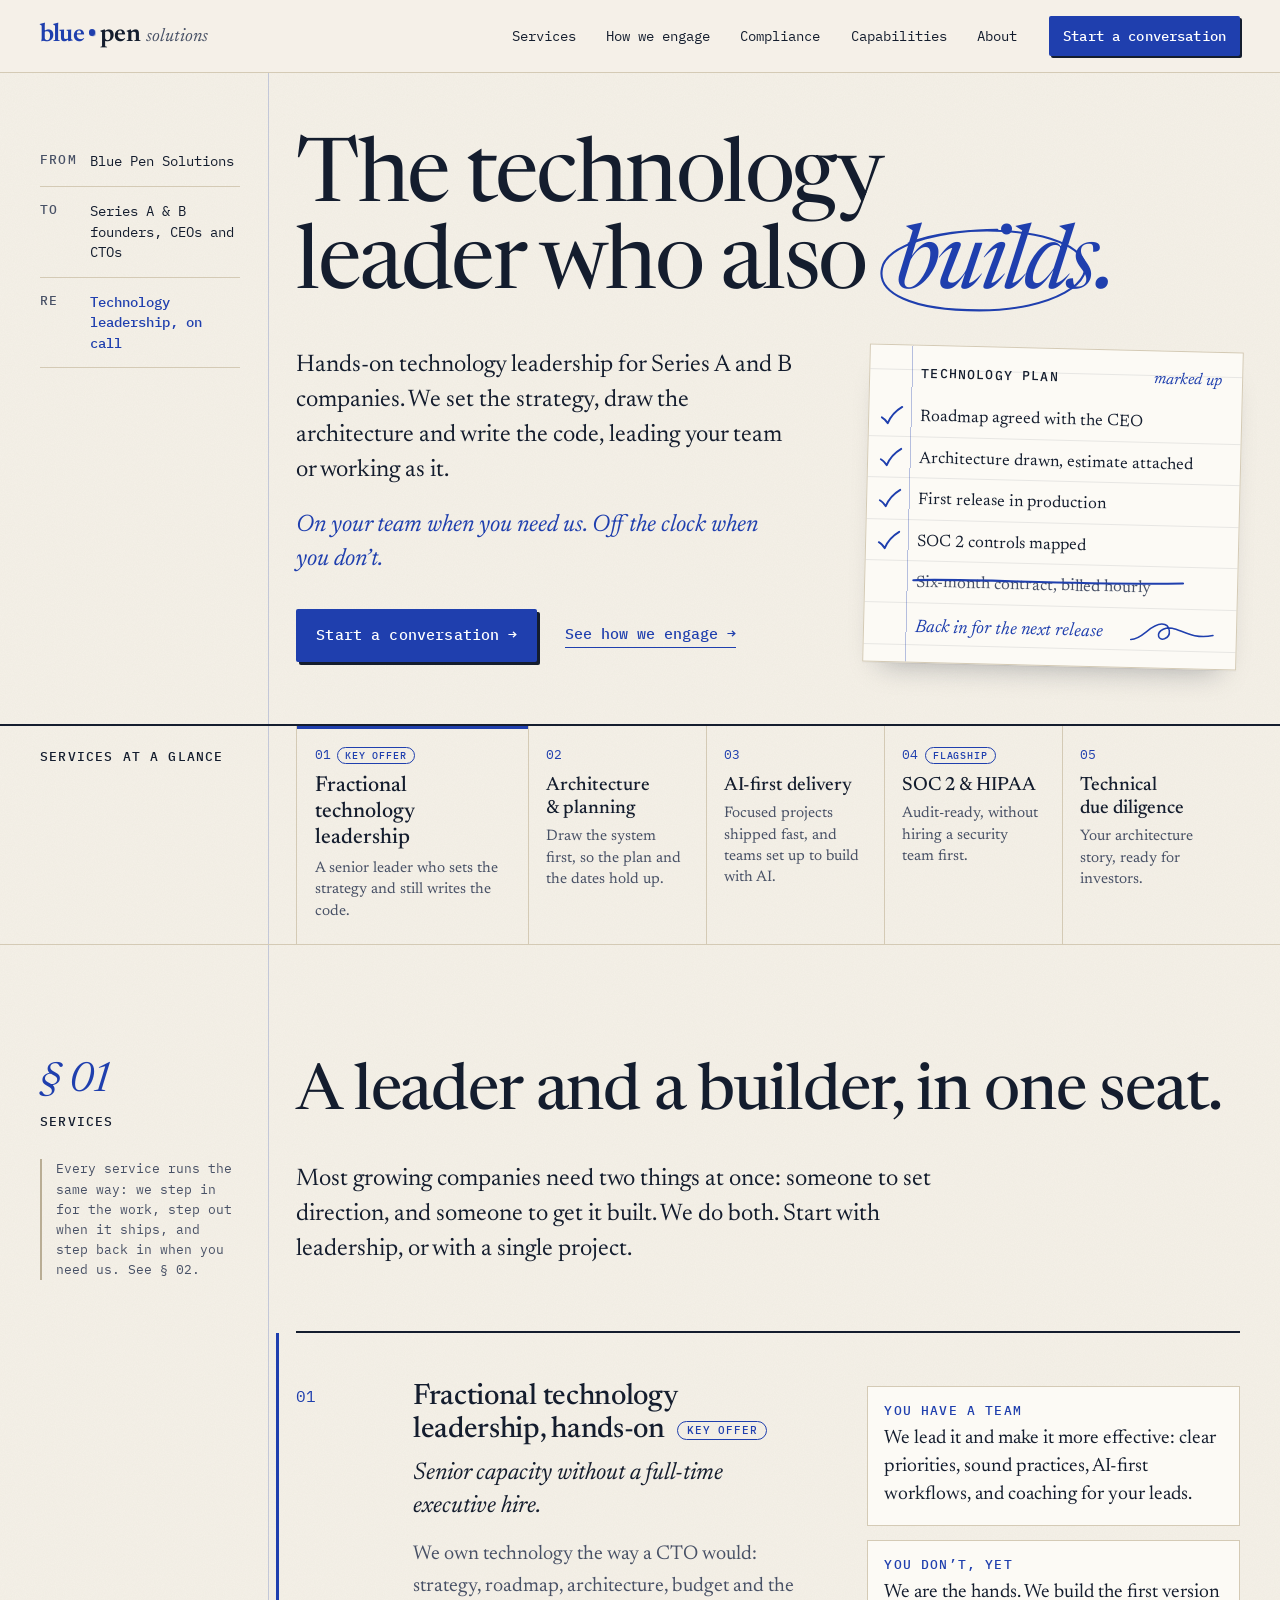
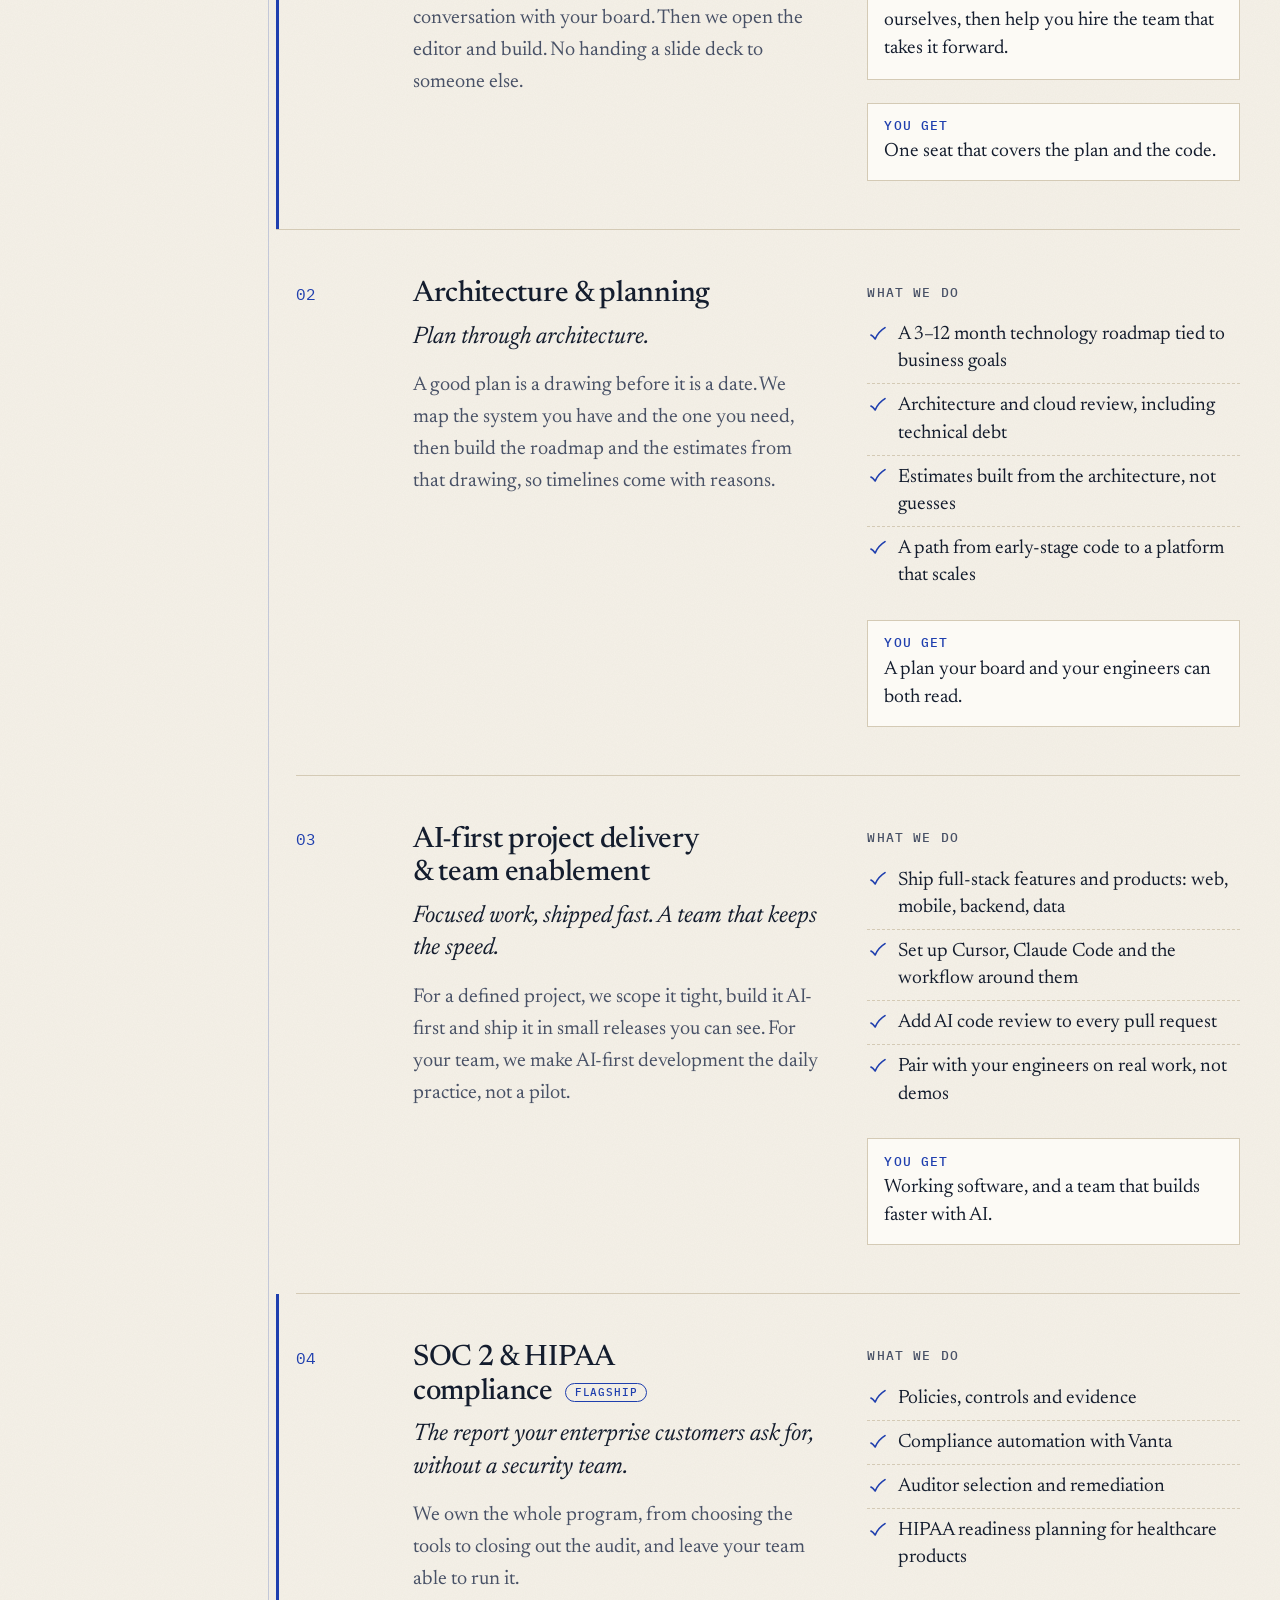
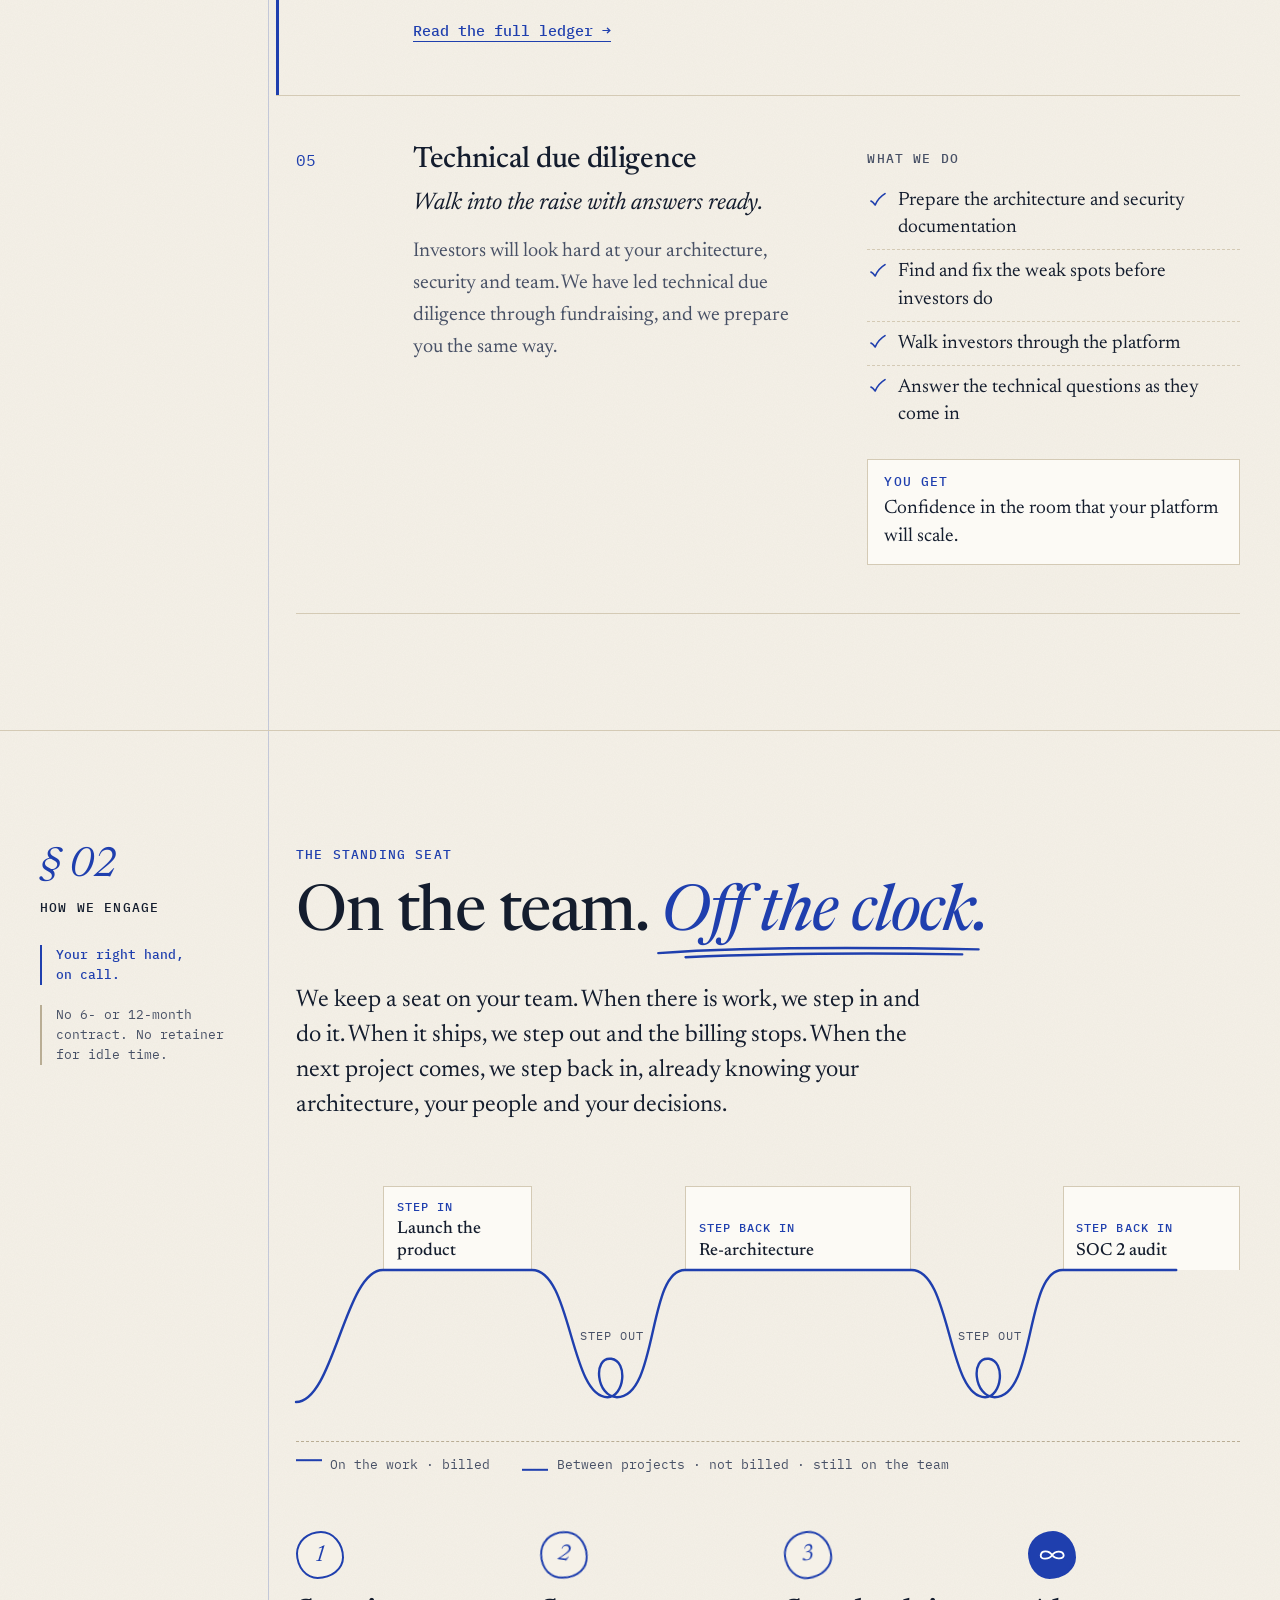
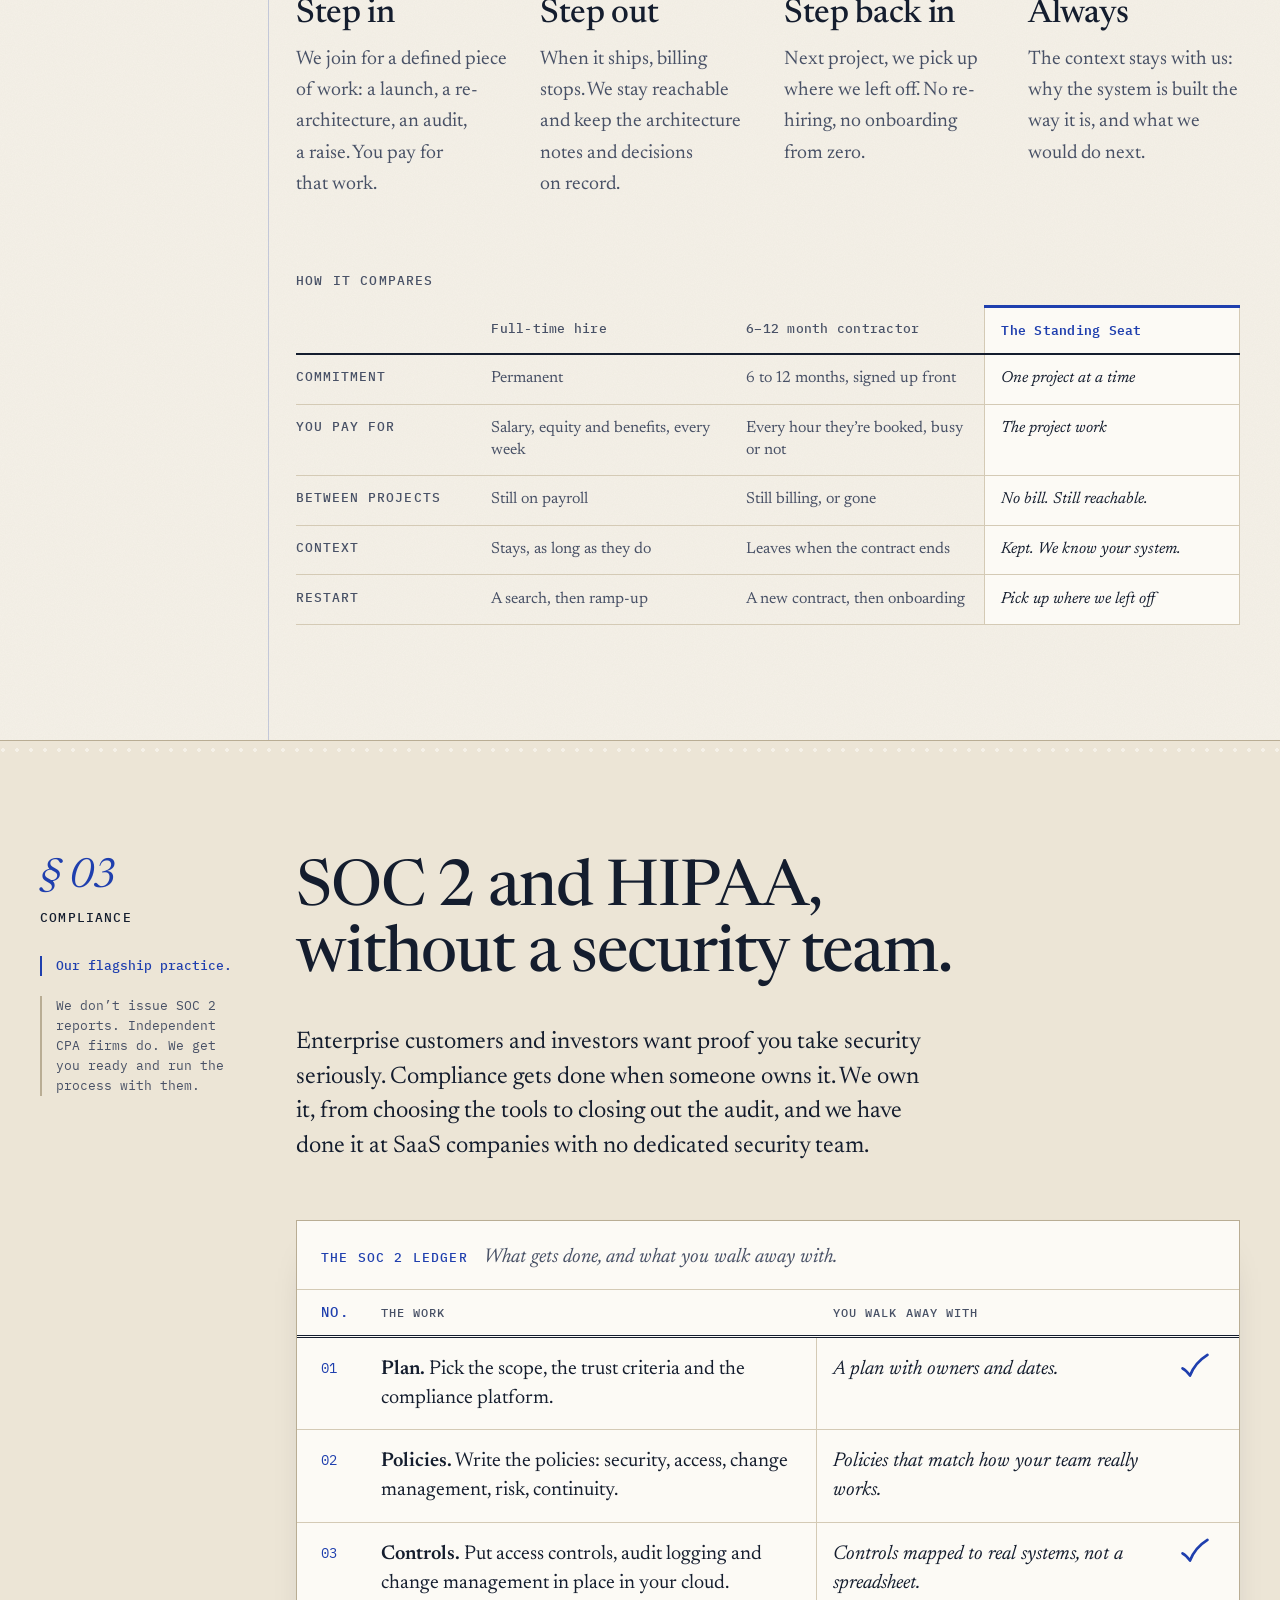
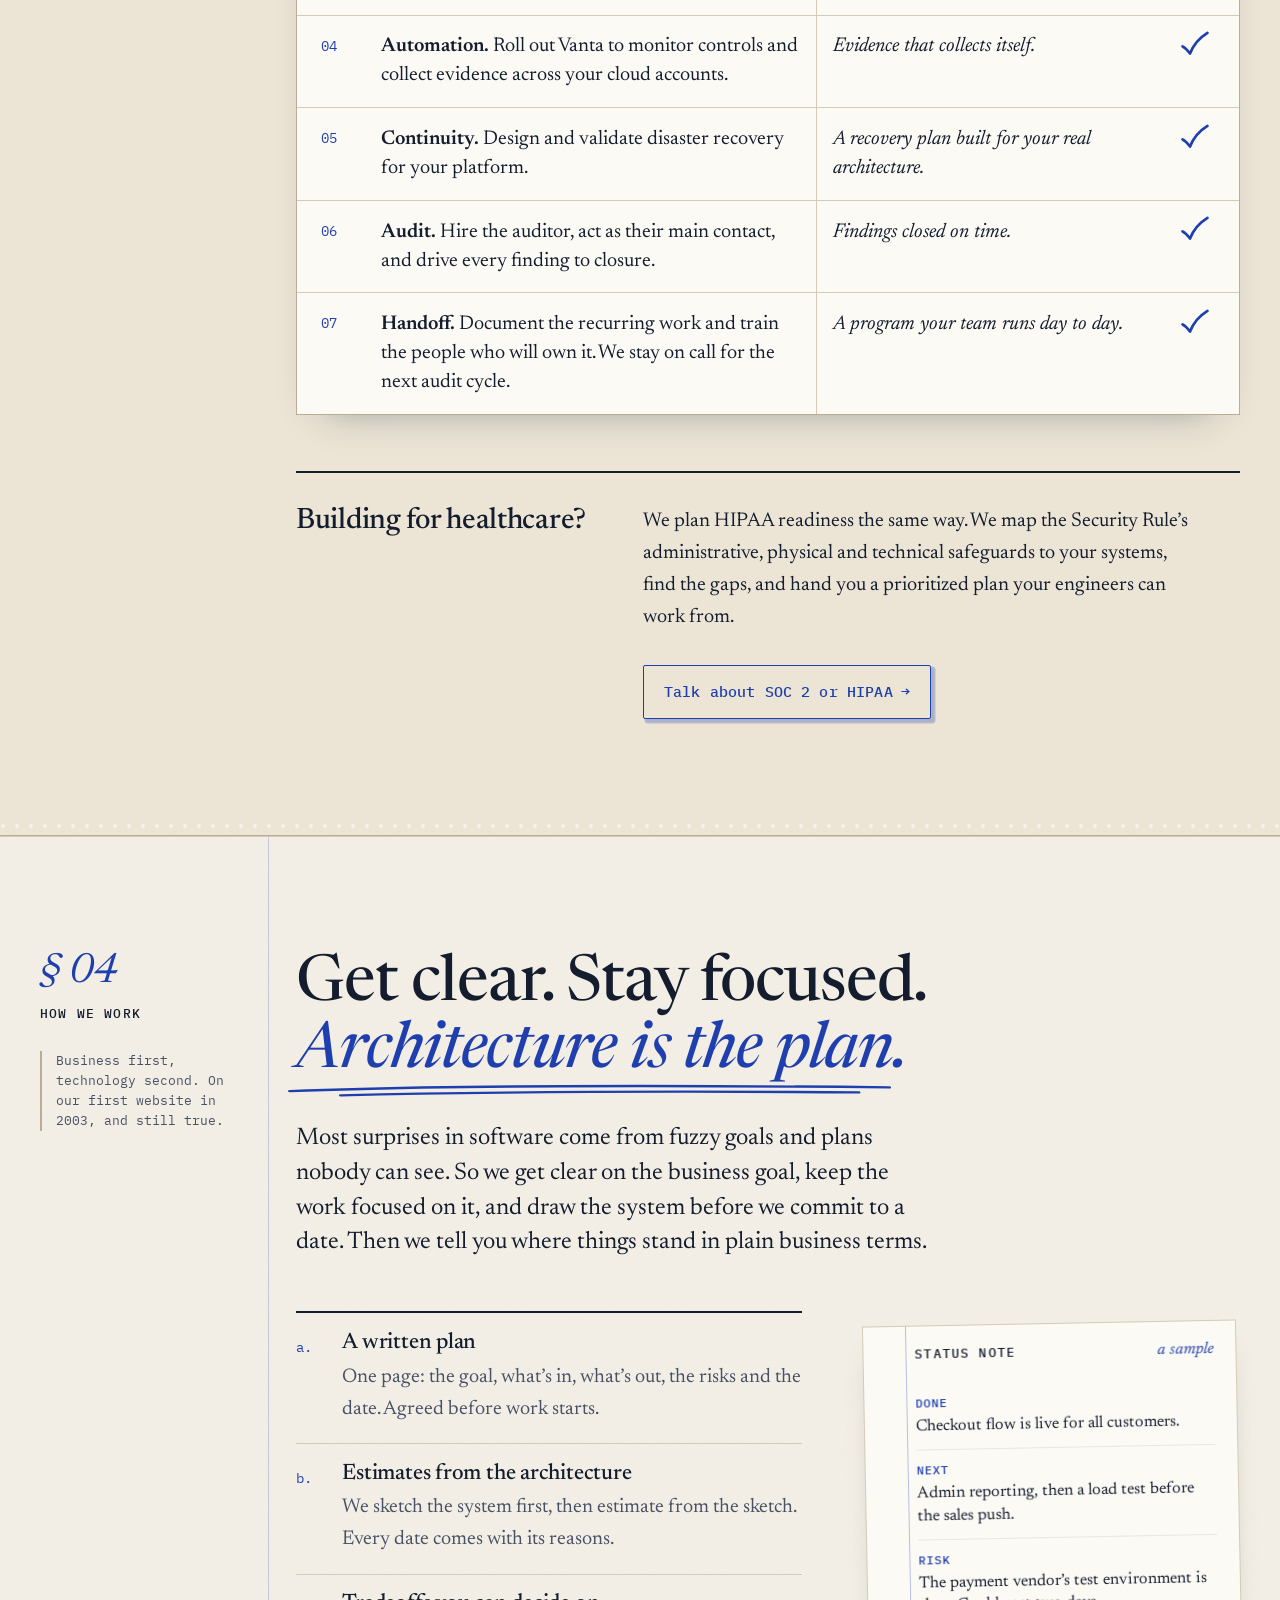
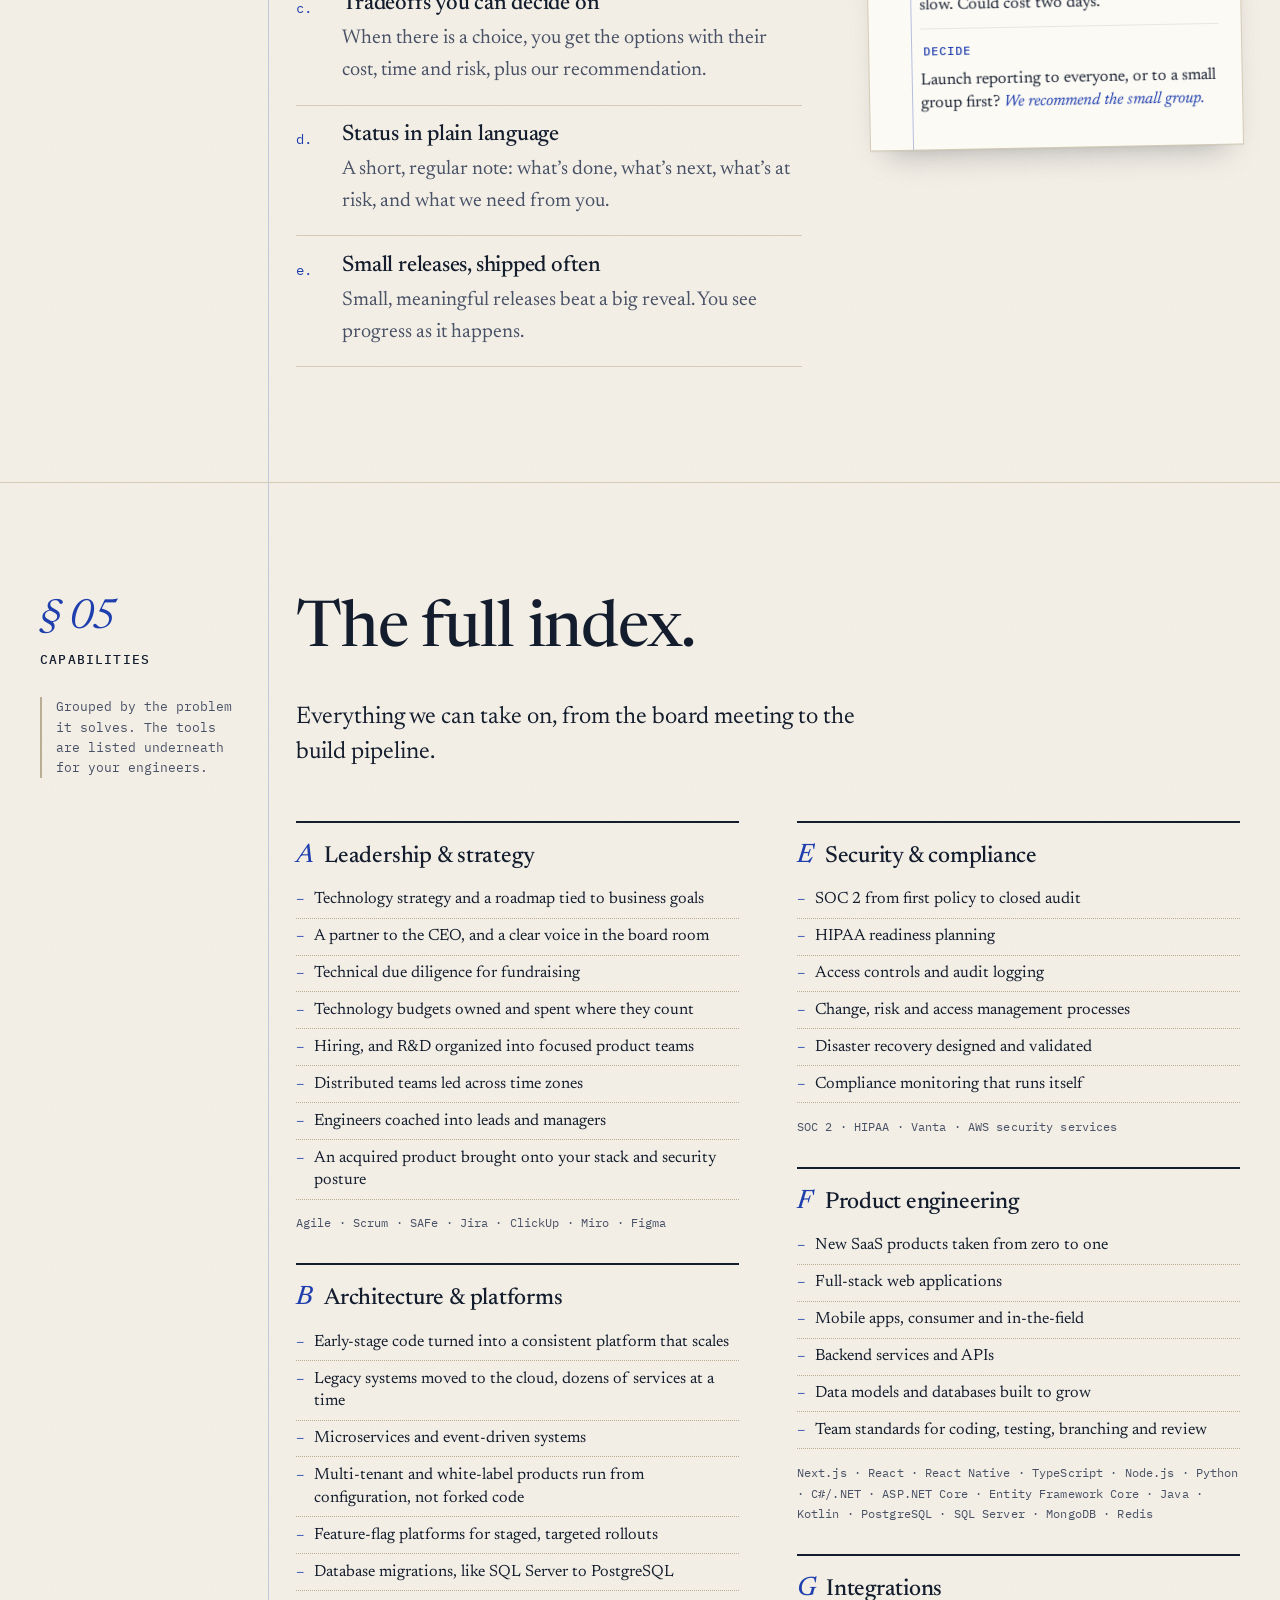
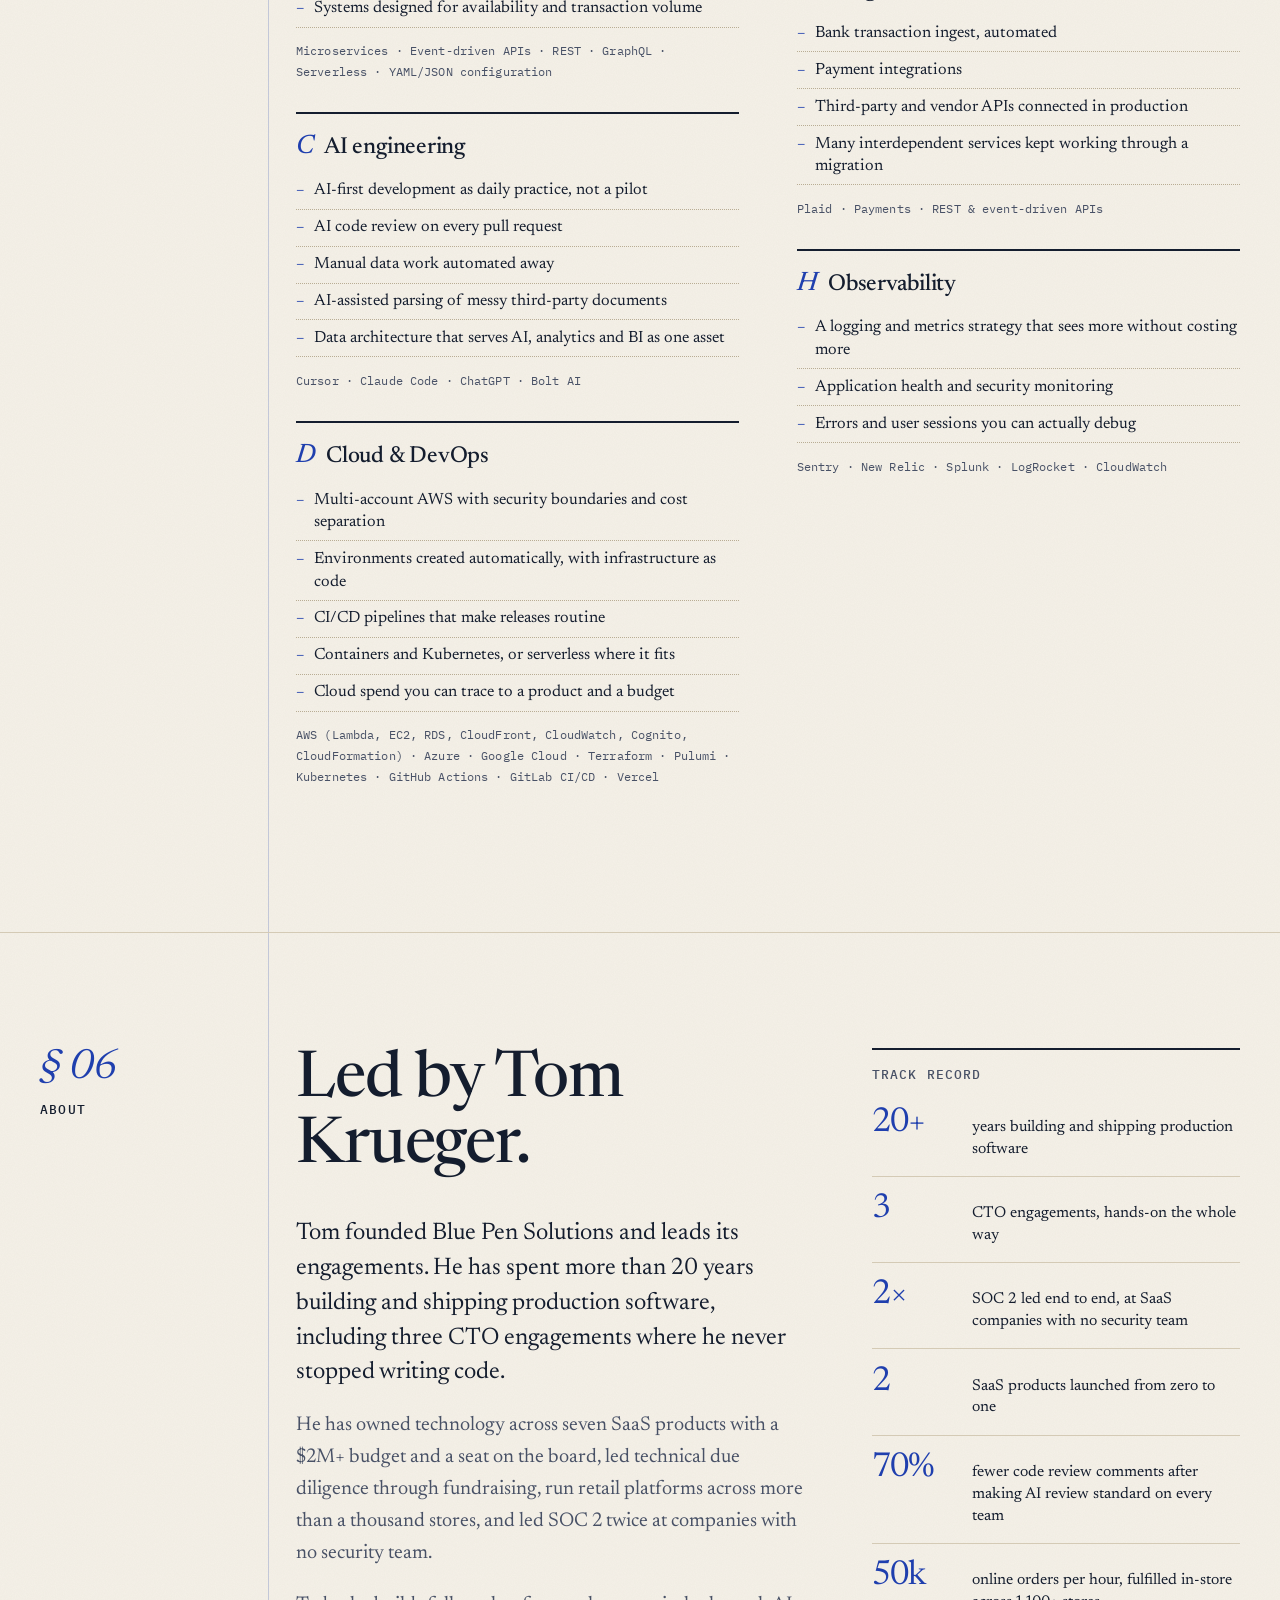
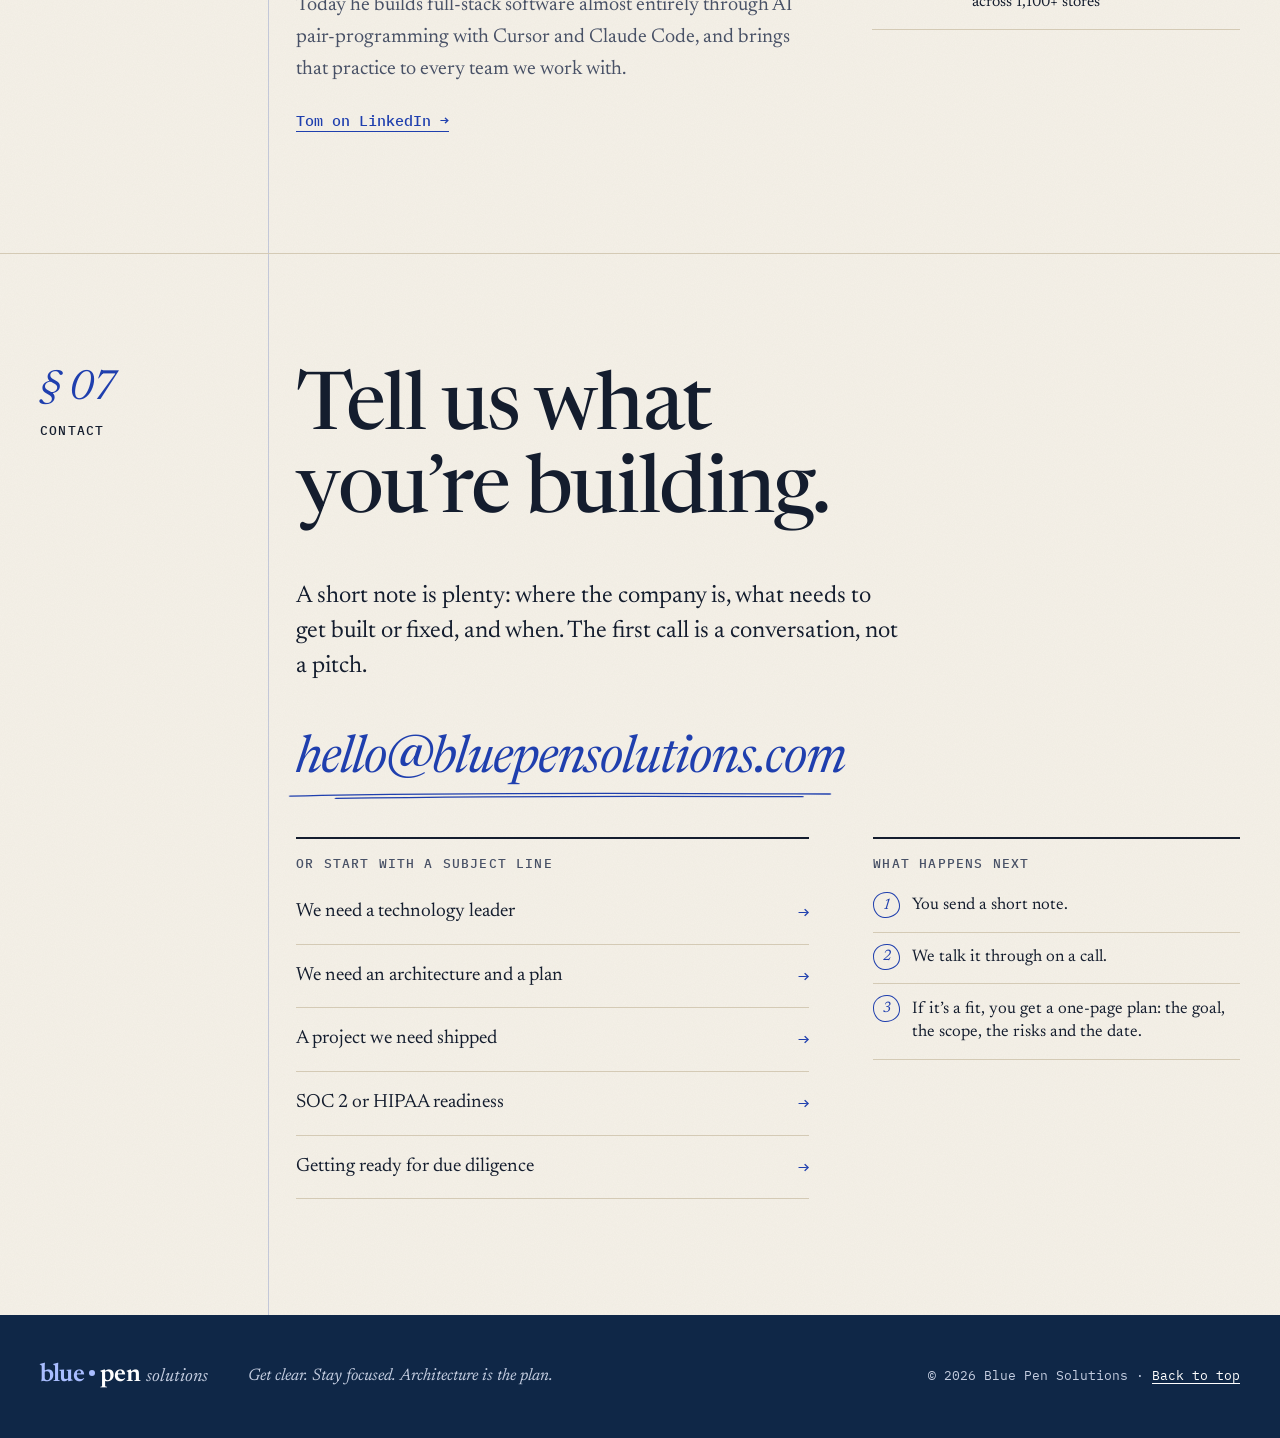
==== commit 1bc5413e: "Redesign Blue Pen Solutions site Co-authored-by: Tom Krueger <tomKrueger@users.noreply.github.com>" ====
--- a/index.html
+++ b/index.html
@@ -3,251 +3,701 @@
 <head>
   <meta charset="utf-8">
   <meta name="viewport" content="width=device-width, initial-scale=1">
-  <title>Blue Pen Solutions | Technology Consulting for Outcomes That Last</title>
-  <meta name="description" content="Blue Pen Solutions is a technology consulting firm. Our team helps organizations plan, build, and run software—custom applications, cloud and DevOps, AI and automation, security readiness, and technical leadership—with clear outcomes from day one.">
-  <meta name="theme-color" content="#0b3d91">
-  <!-- TODO(Tom): set the final site URL once the domain is decided; update canonical, og:url, JSON-LD url, sitemap.xml, and robots.txt Sitemap to absolute production URLs. -->
-  <link rel="canonical" href="./">
+  <title>Blue Pen Solutions · Hands-on technology leadership for Series A &amp; B companies</title>
+  <meta name="description" content="Fractional technology leadership that also builds. Architecture and planning, AI-first project delivery, SOC 2 and HIPAA readiness, and technical due diligence for Series A and B companies. On your team when you need us, off the clock when you don’t.">
+  <meta name="theme-color" content="#f5f1e8">
+  <meta name="color-scheme" content="light">
+
+  <!-- TODO(Tom): confirm the final domain. If it is not bluepensolutions.com, update canonical, og:url, og:image and the JSON-LD below. -->
+  <link rel="canonical" href="https://bluepensolutions.com/">
   <meta property="og:type" content="website">
   <meta property="og:site_name" content="Blue Pen Solutions">
-  <meta property="og:title" content="Blue Pen Solutions | Technology Consulting">
-  <meta property="og:description" content="We turn strategy into working software. Custom applications, cloud and DevOps, AI and automation, and security readiness—delivered by an experienced consulting team.">
-  <meta property="og:url" content="./">
-  <meta property="og:image" content="assets/og-image.png">
+  <meta property="og:title" content="Blue Pen Solutions · The technology leader who also builds">
+  <meta property="og:description" content="Hands-on fractional technology leadership, architecture and planning, AI-first delivery, SOC 2 &amp; HIPAA, and technical due diligence for Series A and B companies.">
+  <meta property="og:url" content="https://bluepensolutions.com/">
+  <meta property="og:image" content="https://bluepensolutions.com/assets/og-image.png">
   <meta property="og:image:width" content="1200">
   <meta property="og:image:height" content="630">
-  <meta property="og:image:alt" content="Blue Pen Solutions — technology consulting that turns strategy into working software">
+  <meta property="og:image:alt" content="blue · pen solutions. The technology leader who also builds.">
   <meta name="twitter:card" content="summary_large_image">
-  <meta name="twitter:title" content="Blue Pen Solutions | Technology Consulting">
-  <meta name="twitter:description" content="We turn strategy into working software. Custom applications, cloud, AI and automation, and security readiness.">
-  <meta name="twitter:image" content="assets/og-image.png">
-  <meta name="twitter:image:alt" content="Blue Pen Solutions — technology consulting">
+
   <link rel="icon" href="assets/favicon.svg" type="image/svg+xml">
-  <link rel="preload" href="styles.css" as="style">
-  <link rel="preload" href="assets/logo-mark.svg" as="image" type="image/svg+xml">
+  <link rel="icon" href="assets/favicon-32.png" sizes="32x32" type="image/png">
+  <link rel="apple-touch-icon" href="assets/apple-touch-icon.png">
+
+  <link rel="preload" href="assets/fonts/newsreader-roman.woff2" as="font" type="font/woff2" crossorigin>
+  <link rel="preload" href="assets/fonts/plexmono-regular.woff2" as="font" type="font/woff2" crossorigin>
   <link rel="stylesheet" href="styles.css">
+
+  <script>
+    // Pen strokes draw themselves in only when JS runs and the visitor allows motion.
+    if (!window.matchMedia('(prefers-reduced-motion: reduce)').matches) document.documentElement.classList.add('motion');
+  </script>
+
   <script type="application/ld+json">
   {
     "@context": "https://schema.org",
     "@type": "Organization",
     "name": "Blue Pen Solutions",
-    "url": "./",
-    "logo": "assets/favicon.svg",
-    "description": "Technology consulting firm: custom software, cloud and DevOps, AI and automation, security and compliance readiness, and embedded technical leadership.",
-    "sameAs": []
+    "url": "https://bluepensolutions.com/",
+    "logo": "https://bluepensolutions.com/assets/apple-touch-icon.png",
+    "email": "hello@bluepensolutions.com",
+    "slogan": "Get clear. Stay focused. Architecture is the plan.",
+    "description": "Hands-on fractional technology leadership for Series A and B companies: architecture and planning, AI-first project delivery and team enablement, SOC 2 and HIPAA readiness, and technical due diligence.",
+    "founder": {
+      "@type": "Person",
+      "name": "Tom Krueger",
+      "jobTitle": "Founder & Principal",
+      "sameAs": ["https://www.linkedin.com/in/thomaskrueger/"]
+    },
+    "knowsAbout": ["Fractional CTO", "Software architecture", "Technical due diligence", "AI-first software development", "Cursor", "Claude Code", "AI code review", "SOC 2", "HIPAA", "AWS", "Cloud infrastructure"]
   }
   </script>
 </head>
 <body>
   <a class="skip-link" href="#main">Skip to content</a>
 
-  <header class="site-header" id="top">
-    <div class="container nav-wrap">
-      <a class="brand" href="#top" aria-label="Blue Pen Solutions home">
-        <img src="assets/logo-mark.svg" alt="" width="36" height="36" decoding="async" fetchpriority="high">
-        <span>Blue Pen <strong>Solutions</strong></span>
+  <!-- Reusable pen marks. Every path uses pathLength="1" so the draw-in animation is the same for all sizes. -->
+  <svg width="0" height="0" class="sprite" aria-hidden="true" focusable="false">
+    <defs>
+      <symbol id="pen-check" viewBox="0 0 28 24"><path pathLength="1" d="M3 14.5c2.2 1 4.3 3.2 6.6 6.3C12.4 13.6 17.6 7.2 25 2.6"/></symbol>
+      <symbol id="pen-underline" viewBox="0 0 300 18" preserveAspectRatio="none"><path pathLength="1" d="M3 11.5C62 7.4 151 5.6 297 8.2"/><path pathLength="1" d="M28 15.2C110 11.7 196 11.3 282 12.6"/></symbol>
+      <symbol id="pen-strike" viewBox="0 0 200 14" preserveAspectRatio="none"><path pathLength="1" d="M1 8.6C44 5.2 118 9.8 199 5.4"/></symbol>
+      <symbol id="pen-infinity" viewBox="0 0 40 20"><path pathLength="1" d="M20 10C16 4 6 3 5 10s11 6 15 0 14-6 15 0-11 6-15 0"/></symbol>
+      <symbol id="pen-loop" viewBox="0 0 120 40"><path pathLength="1" d="M4 30C20 30 30 8 46 8c12 0 14 16 4 20-9 3-12-8-2-13C66 6 80 30 116 22"/></symbol>
+    </defs>
+  </svg>
+
+  <header class="masthead">
+    <div class="wrap masthead__inner">
+      <a class="wordmark" href="#top" aria-label="Blue Pen Solutions, back to top">
+        <span class="wordmark__blue">blue</span><span class="wordmark__dot" aria-hidden="true"></span><span class="wordmark__pen">pen</span>
+        <span class="wordmark__solutions">solutions</span>
       </a>
-      <button type="button" class="nav-toggle" aria-expanded="false" aria-controls="site-nav" aria-label="Open menu">
-        <span class="sr-only">Menu</span><span class="bar" aria-hidden="true"></span><span class="bar" aria-hidden="true"></span><span class="bar" aria-hidden="true"></span>
-      </button>
-      <nav id="site-nav" class="site-nav" aria-label="Primary">
-        <a href="#services">Services</a>
-        <a href="#approach">Approach</a>
-        <a href="#work">Work</a>
-        <a href="#about">About</a>
-        <a class="btn btn-small" href="#contact">Start a conversation</a>
+      <nav class="topnav" aria-label="Primary">
+        <ul>
+          <li><a href="#services">Services</a></li>
+          <li><a href="#standing-seat"><span class="long">How we engage</span><span class="short" aria-hidden="true">Engage</span></a></li>
+          <li><a href="#compliance"><span class="long">Compliance</span><span class="short" aria-hidden="true">SOC&nbsp;2</span></a></li>
+          <li><a href="#capabilities"><span class="long">Capabilities</span><span class="short" aria-hidden="true">Index</span></a></li>
+          <li><a href="#about">About</a></li>
+        </ul>
       </nav>
+      <a class="btn btn--small" href="#contact">Start a conversation</a>
     </div>
   </header>
 
   <main id="main">
-    <section class="hero" aria-labelledby="hero-heading">
-      <div class="container hero-grid">
-        <div>
-          <p class="eyebrow">Technology consulting</p>
-          <h1 id="hero-heading">Strategy into software your business can rely on</h1>
-          <p class="lead">Blue Pen Solutions partners with organizations to design, build, and operate technology that supports real business outcomes. Our team aligns architecture, delivery, and operations with your goals—and keeps communication clear from discovery through long-term support.</p>
-          <div class="hero-cta">
-            <a class="btn" href="#contact">Start a conversation</a>
-            <a class="btn btn-ghost" href="#services">See our services</a>
+
+    <!-- ============ HERO ============ -->
+    <section class="hero wrap sheet" id="top" aria-labelledby="hero-title">
+      <dl class="memo margin">
+        <div><dt>From</dt><dd>Blue Pen Solutions</dd></div>
+        <div><dt>To</dt><dd>Series A &amp; B founders, CEOs and CTOs</dd></div>
+        <div><dt>Re</dt><dd>Technology leadership, on call</dd></div>
+      </dl>
+
+      <div class="body hero__body">
+        <h1 id="hero-title" class="hero__title">
+          The technology leader who also
+          <span class="circled">builds.<svg class="pen pen--circle" viewBox="0 0 200 84" preserveAspectRatio="none" aria-hidden="true"><path pathLength="1" d="M34 20C76 3 168 5 190 31c17 21-26 46-92 46C36 77 5 62 10 41 14 24 48 12 96 9c29-2 57 1 76 8"/></svg></span>
+        </h1>
+
+        <div class="hero__grid">
+          <div class="hero__copy">
+            <p class="lede">Hands-on technology leadership for Series&nbsp;A and B companies. We set the strategy, draw the architecture and write the code, leading your team or working as it.</p>
+            <p class="lede lede--strong">On your team when you need us. Off the clock when you don’t.</p>
+            <div class="actions">
+              <a class="btn" href="#contact">Start a conversation <span aria-hidden="true">→</span></a>
+              <a class="textlink" href="#standing-seat">See how we engage</a>
+            </div>
           </div>
-        </div>
-        <div class="hero-card" role="img" aria-label="Delivery lifecycle: strategy, architecture, build and test, release and operate, improve">
-          <div class="hc-row"><span class="dot" aria-hidden="true"></span><span>Strategy</span></div>
-          <div class="hc-row"><span class="dot" aria-hidden="true"></span><span>Architecture</span></div>
-          <div class="hc-row"><span class="dot" aria-hidden="true"></span><span>Build &amp; test</span></div>
-          <div class="hc-row"><span class="dot" aria-hidden="true"></span><span>Release &amp; operate</span></div>
-          <div class="hc-row"><span class="dot" aria-hidden="true"></span><span>Improve</span></div>
+
+          <figure class="card" aria-labelledby="card-title">
+            <figcaption class="card__head">
+              <span id="card-title">Technology plan</span>
+              <span class="card__meta">marked up</span>
+            </figcaption>
+            <ol class="card__list">
+              <li><svg class="pen pen--tick" aria-hidden="true"><use href="#pen-check"/></svg><span class="sr-only">Done: </span>Roadmap agreed with the CEO</li>
+              <li><svg class="pen pen--tick" aria-hidden="true"><use href="#pen-check"/></svg><span class="sr-only">Done: </span>Architecture drawn, estimate attached</li>
+              <li><svg class="pen pen--tick" aria-hidden="true"><use href="#pen-check"/></svg><span class="sr-only">Done: </span>First release in production</li>
+              <li><svg class="pen pen--tick" aria-hidden="true"><use href="#pen-check"/></svg><span class="sr-only">Done: </span>SOC&nbsp;2 controls mapped</li>
+              <li class="card__struck"><span class="sr-only">Crossed out: </span><del>Six-month contract, billed hourly</del><svg class="pen pen--strike" viewBox="0 0 200 14" preserveAspectRatio="none" aria-hidden="true"><use href="#pen-strike"/></svg></li>
+            </ol>
+            <p class="card__foot">
+              <span>Back in for the next release</span>
+              <svg class="pen pen--loopmark" aria-hidden="true"><use href="#pen-loop"/></svg>
+            </p>
+          </figure>
         </div>
       </div>
     </section>
 
-    <section id="services" class="section" aria-labelledby="services-heading">
-      <div class="container">
-        <div class="section-head">
-          <p class="eyebrow">Services</p>
-          <h2 id="services-heading">Capabilities that move the needle</h2>
-          <p>From a focused assessment to owning a platform end to end, we scope engagements around measurable results. We can lead delivery or integrate with your in-house team.</p>
-        </div>
-        <div class="cards">
-          <article class="card">
-            <svg class="icon" viewBox="0 0 24 24" aria-hidden="true" focusable="false"><path d="M8 7l-5 5 5 5M16 7l5 5-5 5M14 4l-4 16"/></svg>
-            <h3>Custom software &amp; web apps</h3>
-            <p>Customer-facing products, internal tools, and portals—built with tested, maintainable code and workflows that match how your organization operates.</p>
-          </article>
-          <article class="card">
-            <svg class="icon" viewBox="0 0 24 24" aria-hidden="true" focusable="false"><path d="M7 18a4 4 0 010-8 5 5 0 019.6-1.5A4 4 0 1117 18H7z"/></svg>
-            <h3>Cloud &amp; DevOps</h3>
-            <p>Cloud architecture, CI/CD, environments, monitoring, and release practices so you ship confidently and recover quickly when something goes wrong.</p>
-          </article>
-          <article class="card">
-            <svg class="icon" viewBox="0 0 24 24" aria-hidden="true" focusable="false"><path d="M12 3v3M12 18v3M3 12h3M18 12h3M6 6l2 2M16 16l2 2M6 18l2-2M16 8l2-2"/><circle cx="12" cy="12" r="3"/></svg>
-            <h3>AI &amp; automation</h3>
-            <p>Practical automation and AI that cut manual work, connect systems, and surface reliable data—without adding unnecessary complexity.</p>
-          </article>
-          <article class="card">
-            <svg class="icon" viewBox="0 0 24 24" aria-hidden="true" focusable="false"><path d="M12 3l8 3v6c0 4.5-3.4 8.3-8 9-4.6-.7-8-4.5-8-9V6l8-3z"/><path d="M9 12l2 2 4-4"/></svg>
-            <h3>Security &amp; compliance readiness</h3>
-            <p>Gap assessments, control design, and roadmaps for frameworks such as SOC 2 and HIPAA—so audits and customer security reviews are predictable, not disruptive.</p>
-          </article>
-          <article class="card">
-            <svg class="icon" viewBox="0 0 24 24" aria-hidden="true" focusable="false"><path d="M4 20V10M10 20V4M16 20v-7M22 20H2"/></svg>
-            <h3>Embedded technical leadership</h3>
-            <p>Senior technology leadership on a flexible engagement model: roadmaps, architecture decisions, vendor and build-vs-buy analysis, and engineering standards.</p>
-          </article>
-          <article class="card">
-            <svg class="icon" viewBox="0 0 24 24" aria-hidden="true" focusable="false"><path d="M4 7h6v6H4zM14 11h6v6h-6zM10 10h4v4"/></svg>
-            <h3>Systems integration</h3>
-            <p>Connect commerce, logistics, payments, accounting, and other platforms so data flows once and stays consistent across the stack.</p>
-          </article>
-        </div>
+    <!-- ============ SERVICES AT A GLANCE ============ -->
+    <nav class="glance wrap" id="glance" aria-labelledby="glance-title">
+      <h2 id="glance-title" class="glance__label">Services at a glance</h2>
+      <ol class="glance__list">
+        <li class="glance__item glance__item--key">
+          <a href="#svc-leadership">
+            <span class="glance__no">01 <span class="flag">key offer</span></span>
+            <span class="glance__name">Fractional technology leadership</span>
+            <span class="glance__line">A senior leader who sets the strategy and still writes the code.</span>
+          </a>
+        </li>
+        <li class="glance__item">
+          <a href="#svc-architecture">
+            <span class="glance__no">02</span>
+            <span class="glance__name">Architecture &amp; planning</span>
+            <span class="glance__line">Draw the system first, so the plan and the dates hold up.</span>
+          </a>
+        </li>
+        <li class="glance__item">
+          <a href="#svc-delivery">
+            <span class="glance__no">03</span>
+            <span class="glance__name">AI-first delivery</span>
+            <span class="glance__line">Focused projects shipped fast, and teams set up to build with AI.</span>
+          </a>
+        </li>
+        <li class="glance__item">
+          <a href="#compliance">
+            <span class="glance__no">04 <span class="flag">flagship</span></span>
+            <span class="glance__name">SOC&nbsp;2 &amp; HIPAA</span>
+            <span class="glance__line">Audit-ready, without hiring a security team first.</span>
+          </a>
+        </li>
+        <li class="glance__item">
+          <a href="#svc-diligence">
+            <span class="glance__no">05</span>
+            <span class="glance__name">Technical due diligence</span>
+            <span class="glance__line">Your architecture story, ready for investors.</span>
+          </a>
+        </li>
+      </ol>
+    </nav>
+
+    <!-- ============ 01 SERVICES ============ -->
+    <section class="chapter wrap sheet" id="services" aria-labelledby="services-title">
+      <div class="margin">
+        <p class="chapter__no">§ 01</p>
+        <p class="chapter__label">Services</p>
+        <p class="note">Every service runs the same way: we step in for the work, step out when it ships, and step back in when you need us. See § 02.</p>
+      </div>
+
+      <div class="body">
+        <h2 id="services-title">A leader and a builder, in one seat.</h2>
+        <p class="lede measure">Most growing companies need two things at once: someone to set direction, and someone to get it built. We do both. Start with leadership, or with a single project.</p>
+
+        <ol class="practices">
+          <li class="practice practice--key" id="svc-leadership">
+            <p class="practice__no" aria-hidden="true">01</p>
+            <div class="practice__main">
+              <h3>Fractional technology leadership, hands-on <span class="flag">key offer</span></h3>
+              <p class="practice__promise">Senior capacity without a full-time executive hire.</p>
+              <p>We own technology the way a CTO would: strategy, roadmap, architecture, budget and the conversation with your board. Then we open the editor and build. No handing a slide deck to someone else.</p>
+            </div>
+            <div class="practice__side">
+              <div class="modes">
+                <div class="mode">
+                  <h4 class="kicker">You have a team</h4>
+                  <p>We lead it and make it more effective: clear priorities, sound practices, AI-first workflows, and coaching for your leads.</p>
+                </div>
+                <div class="mode">
+                  <h4 class="kicker">You don’t, yet</h4>
+                  <p>We are the hands. We build the first version ourselves, then help you hire the team that takes it forward.</p>
+                </div>
+              </div>
+              <p class="keep"><span class="kicker">You get</span> One seat that covers the plan and the code.</p>
+            </div>
+          </li>
+
+          <li class="practice" id="svc-architecture">
+            <p class="practice__no" aria-hidden="true">02</p>
+            <div class="practice__main">
+              <h3>Architecture &amp; planning</h3>
+              <p class="practice__promise">Plan through architecture.</p>
+              <p>A good plan is a drawing before it is a date. We map the system you have and the one you need, then build the roadmap and the estimates from that drawing, so timelines come with reasons.</p>
+            </div>
+            <div class="practice__side">
+              <h4 class="kicker">What we do</h4>
+              <ul class="ticks">
+                <li>A 3–12 month technology roadmap tied to business goals</li>
+                <li>Architecture and cloud review, including technical debt</li>
+                <li>Estimates built from the architecture, not guesses</li>
+                <li>A path from early-stage code to a platform that scales</li>
+              </ul>
+              <p class="keep"><span class="kicker">You get</span> A plan your board and your engineers can both read.</p>
+            </div>
+          </li>
+
+          <li class="practice" id="svc-delivery">
+            <p class="practice__no" aria-hidden="true">03</p>
+            <div class="practice__main">
+              <h3>AI-first project delivery &amp; team enablement</h3>
+              <p class="practice__promise">Focused work, shipped fast. A team that keeps the speed.</p>
+              <p>For a defined project, we scope it tight, build it AI-first and ship it in small releases you can see. For your team, we make AI-first development the daily practice, not a pilot.</p>
+            </div>
+            <div class="practice__side">
+              <h4 class="kicker">What we do</h4>
+              <ul class="ticks">
+                <li>Ship full-stack features and products: web, mobile, backend, data</li>
+                <li>Set up Cursor, Claude Code and the workflow around them</li>
+                <li>Add AI code review to every pull request</li>
+                <li>Pair with your engineers on real work, not demos</li>
+              </ul>
+              <p class="keep"><span class="kicker">You get</span> Working software, and a team that builds faster with AI.</p>
+            </div>
+          </li>
+
+          <li class="practice practice--flagship" id="svc-compliance">
+            <p class="practice__no" aria-hidden="true">04</p>
+            <div class="practice__main">
+              <h3>SOC&nbsp;2 &amp; HIPAA compliance <span class="flag">flagship</span></h3>
+              <p class="practice__promise">The report your enterprise customers ask for, without a security team.</p>
+              <p>We own the whole program, from choosing the tools to closing out the audit, and leave your team able to run it.</p>
+              <p><a class="textlink" href="#compliance">Read the full ledger</a></p>
+            </div>
+            <div class="practice__side">
+              <h4 class="kicker">What we do</h4>
+              <ul class="ticks">
+                <li>Policies, controls and evidence</li>
+                <li>Compliance automation with Vanta</li>
+                <li>Auditor selection and remediation</li>
+                <li>HIPAA readiness planning for healthcare products</li>
+              </ul>
+            </div>
+          </li>
+
+          <li class="practice" id="svc-diligence">
+            <p class="practice__no" aria-hidden="true">05</p>
+            <div class="practice__main">
+              <h3>Technical due diligence</h3>
+              <p class="practice__promise">Walk into the raise with answers ready.</p>
+              <p>Investors will look hard at your architecture, security and team. We have led technical due diligence through fundraising, and we prepare you the same way.</p>
+            </div>
+            <div class="practice__side">
+              <h4 class="kicker">What we do</h4>
+              <ul class="ticks">
+                <li>Prepare the architecture and security documentation</li>
+                <li>Find and fix the weak spots before investors do</li>
+                <li>Walk investors through the platform</li>
+                <li>Answer the technical questions as they come in</li>
+              </ul>
+              <p class="keep"><span class="kicker">You get</span> Confidence in the room that your platform will scale.</p>
+            </div>
+          </li>
+        </ol>
       </div>
     </section>
 
-    <section id="approach" class="section section-alt" aria-labelledby="approach-heading">
-      <div class="container">
-        <div class="section-head">
-          <p class="eyebrow">How we work</p>
-          <h2 id="approach-heading">Business outcomes first, technology second</h2>
-          <p>We define success in terms your stakeholders recognize, then choose the architecture and delivery path that gets there—with visibility and accountability at every step.</p>
-        </div>
-        <ol class="steps">
-          <li>
-            <span class="step-num" aria-hidden="true">01</span>
-            <h3>Discover</h3>
-            <p>We align on goals, constraints, and current systems, and document what success looks like before we write a line of code.</p>
-          </li>
-          <li>
-            <span class="step-num" aria-hidden="true">02</span>
-            <h3>Design</h3>
-            <p>Business case, target architecture, and a phased plan so each investment ties to a clear outcome and timeline.</p>
-          </li>
-          <li>
-            <span class="step-num" aria-hidden="true">03</span>
-            <h3>Build</h3>
-            <p>Short iterations with automated testing, peer review, and regular demos—so progress is visible and risk stays manageable.</p>
-          </li>
-          <li>
-            <span class="step-num" aria-hidden="true">04</span>
-            <h3>Release &amp; support</h3>
-            <p>Staged releases, monitoring, runbooks, and handoff so teams can operate the solution and the value holds after launch.</p>
+    <!-- ============ 02 THE STANDING SEAT ============ -->
+    <section class="chapter wrap sheet" id="standing-seat" aria-labelledby="seat-title">
+      <div class="margin">
+        <p class="chapter__no">§ 02</p>
+        <p class="chapter__label">How we engage</p>
+        <p class="note note--pen">Your right hand, on call.</p>
+        <p class="note">No 6- or 12-month contract. No retainer for idle time.</p>
+      </div>
+
+      <div class="body">
+        <p class="eyebrow">The Standing Seat</p>
+        <h2 id="seat-title"><span class="nw">On the team.</span> <span class="nw"><span class="underlined">Off the clock.<svg class="pen pen--under" aria-hidden="true" preserveAspectRatio="none"><use href="#pen-underline"/></svg></span></span></h2>
+        <p class="lede measure">We keep a seat on your team. When there is work, we step in and do it. When it ships, we step out and the billing stops. When the next project comes, we step back in, already knowing your architecture, your people and your decisions.</p>
+
+        <!-- Desktop diagram: the pen line weaves between "on the work" and "between projects", but never breaks -->
+        <div class="loop" aria-hidden="true">
+          <div class="loop__blocks">
+            <div class="loop__block" style="--x:9.2%; --w:15.8%"><span class="kicker">Step in</span>Launch the product</div>
+            <div class="loop__block" style="--x:41.2%; --w:24%"><span class="kicker">Step back in</span>Re-architecture</div>
+            <div class="loop__block" style="--x:81.2%; --w:18.8%"><span class="kicker">Step back in</span>SOC&nbsp;2 audit</div>
+            <div class="loop__gap" style="--x:26.5%; --w:14%">Step out</div>
+            <div class="loop__gap" style="--x:66.5%; --w:14%">Step out</div>
+          </div>
+          <svg class="loop__line" viewBox="0 0 1000 200" preserveAspectRatio="none"><path class="pen-path" pathLength="1" d="M0 180C40 180 52 70 92 70L250 70C292 70 290 176 330 176c18 0 22-30 4-32-20-2-16 32 6 32C384 176 372 70 412 70L652 70C694 70 690 176 730 176c18 0 22-30 4-32-20-2-16 32 6 32C784 176 772 70 812 70L998 70"/></svg>
+        </div>
+        <div class="loop__legend">
+          <span class="loop__lane loop__lane--up">On the work · billed</span>
+          <span class="loop__lane loop__lane--down">Between projects · not billed · still on the team</span>
+        </div>
+
+        <ol class="arc__steps seat__steps">
+          <li class="step">
+            <span class="step__dot" aria-hidden="true">1</span>
+            <h3>Step in</h3>
+            <p>We join for a defined piece of work: a launch, a re-architecture, an audit, a raise. You pay for that work.</p>
+          </li>
+          <li class="step">
+            <span class="step__dot" aria-hidden="true">2</span>
+            <h3>Step out</h3>
+            <p>When it ships, billing stops. We stay reachable and keep the architecture notes and decisions on record.</p>
+          </li>
+          <li class="step">
+            <span class="step__dot" aria-hidden="true">3</span>
+            <h3>Step back in</h3>
+            <p>Next project, we pick up where we left off. No re-hiring, no onboarding from zero.</p>
+          </li>
+          <li class="step step--last">
+            <span class="step__dot" aria-hidden="true"><svg class="pen pen--tinyloop"><use href="#pen-infinity"/></svg></span>
+            <h3>Always</h3>
+            <p>The context stays with us: why the system is built the way it is, and what we would do next.</p>
           </li>
         </ol>
-        <div class="principles" role="list">
-          <div role="listitem"><h3>Transparent</h3><p>Plain-language status, visible progress, and honest trade-offs when priorities shift.</p></div>
-          <div role="listitem"><h3>Quality built in</h3><p>Testing, review, and observability are part of delivery—not line items you have to negotiate for later.</p></div>
-          <div role="listitem"><h3>Committed</h3><p>We stay engaged until the outcome is real in production, not just signed off in a deck.</p></div>
+
+        <div class="compare">
+          <table>
+            <caption class="kicker">How it compares</caption>
+            <thead>
+              <tr>
+                <th scope="col"><span class="sr-only">Question</span></th>
+                <th scope="col">Full-time hire</th>
+                <th scope="col">6–12 month contractor</th>
+                <th scope="col" class="is-us">The Standing Seat</th>
+              </tr>
+            </thead>
+            <tbody>
+              <tr><th scope="row">Commitment</th><td data-label="Full-time hire">Permanent</td><td data-label="Contractor">6 to 12 months, signed up front</td><td class="is-us" data-label="Standing Seat">One project at a time</td></tr>
+              <tr><th scope="row">You pay for</th><td data-label="Full-time hire">Salary, equity and benefits, every week</td><td data-label="Contractor">Every hour they’re booked, busy or not</td><td class="is-us" data-label="Standing Seat">The project work</td></tr>
+              <tr><th scope="row">Between projects</th><td data-label="Full-time hire">Still on payroll</td><td data-label="Contractor">Still billing, or gone</td><td class="is-us" data-label="Standing Seat">No bill. Still reachable.</td></tr>
+              <tr><th scope="row">Context</th><td data-label="Full-time hire">Stays, as long as they do</td><td data-label="Contractor">Leaves when the contract ends</td><td class="is-us" data-label="Standing Seat">Kept. We know your system.</td></tr>
+              <tr><th scope="row">Restart</th><td data-label="Full-time hire">A search, then ramp-up</td><td data-label="Contractor">A new contract, then onboarding</td><td class="is-us" data-label="Standing Seat">Pick up where we left off</td></tr>
+            </tbody>
+          </table>
         </div>
       </div>
     </section>
 
-    <section id="work" class="section" aria-labelledby="work-heading">
-      <div class="container">
-        <div class="section-head">
-          <p class="eyebrow">Selected work</p>
-          <h2 id="work-heading">Representative engagements</h2>
-          <p>Client identities stay confidential. These summaries illustrate the kinds of problems our team takes on and the outcomes we target.</p>
-        </div>
-        <div class="cases">
-          <article class="case">
-            <p class="case-tag">Retail &amp; e-commerce</p>
-            <h3>Resale operations platform</h3>
-            <p>A web platform for day-to-day resale operations: inventory and listings synchronized with online marketplaces, order management, integrated shipping labels, and payment links—supported by automated testing and staged releases.</p>
-            <ul class="tags"><li>Web application</li><li>Marketplace integration</li><li>DevOps</li></ul>
-          </article>
-          <article class="case">
-            <p class="case-tag">Healthcare</p>
-            <h3>Compliance readiness program</h3>
-            <p>Structured preparation for SOC 2 and HIPAA: scoping, gap analysis, policy and control mapping, and a practical roadmap toward audit readiness.</p>
-            <ul class="tags"><li>SOC 2</li><li>HIPAA</li><li>Program planning</li></ul>
-          </article>
-          <article class="case">
-            <p class="case-tag">Software product</p>
-            <h3>SaaS product build &amp; operations</h3>
-            <p>Product engineering for a subscription web application—from architecture and feature delivery through production monitoring and release management.</p>
-            <ul class="tags"><li>SaaS</li><li>Cloud</li><li>Observability</li></ul>
-          </article>
+    <!-- ============ 03 COMPLIANCE ============ -->
+    <section class="chapter chapter--inset" id="compliance" aria-labelledby="compliance-title">
+      <div class="wrap sheet">
+        <div class="margin">
+          <p class="chapter__no">§ 03</p>
+          <p class="chapter__label">Compliance</p>
+          <p class="note note--pen">Our flagship practice.</p>
+          <p class="note">We don’t issue SOC&nbsp;2 reports. Independent CPA firms do. We get you ready and run the process with them.</p>
+        </div>
+
+        <div class="body">
+          <h2 id="compliance-title">SOC&nbsp;2 and HIPAA, without a security team.</h2>
+          <p class="lede measure">Enterprise customers and investors want proof you take security seriously. Compliance gets done when someone owns it. We own it, from choosing the tools to closing out the audit, and we have done it at SaaS companies with no dedicated security team.</p>
+
+          <div class="ledger">
+            <table>
+              <caption><span class="kicker">The SOC&nbsp;2 ledger</span> <span class="ledger__cap">What gets done, and what you walk away with.</span></caption>
+              <thead>
+                <tr>
+                  <th scope="col" class="c-no">No.</th>
+                  <th scope="col">The work</th>
+                  <th scope="col">You walk away with</th>
+                  <th scope="col" class="c-ok"><span class="sr-only">Status</span></th>
+                </tr>
+              </thead>
+              <tbody>
+                <tr>
+                  <td class="c-no">01</td>
+                  <td data-label="The work"><strong>Plan.</strong> Pick the scope, the trust criteria and the compliance platform.</td>
+                  <td data-label="You walk away with">A plan with owners and dates.</td>
+                  <td class="c-ok"><svg class="pen pen--tick" aria-hidden="true"><use href="#pen-check"/></svg></td>
+                </tr>
+                <tr>
+                  <td class="c-no">02</td>
+                  <td data-label="The work"><strong>Policies.</strong> Write the policies: security, access, change management, risk, continuity.</td>
+                  <td data-label="You walk away with">Policies that match how your team really works.</td>
+                  <td class="c-ok"><svg class="pen pen--tick" aria-hidden="true"><use href="#pen-check"/></svg></td>
+                </tr>
+                <tr>
+                  <td class="c-no">03</td>
+                  <td data-label="The work"><strong>Controls.</strong> Put access controls, audit logging and change management in place in your cloud.</td>
+                  <td data-label="You walk away with">Controls mapped to real systems, not a spreadsheet.</td>
+                  <td class="c-ok"><svg class="pen pen--tick" aria-hidden="true"><use href="#pen-check"/></svg></td>
+                </tr>
+                <tr>
+                  <td class="c-no">04</td>
+                  <td data-label="The work"><strong>Automation.</strong> Roll out Vanta to monitor controls and collect evidence across your cloud accounts.</td>
+                  <td data-label="You walk away with">Evidence that collects itself.</td>
+                  <td class="c-ok"><svg class="pen pen--tick" aria-hidden="true"><use href="#pen-check"/></svg></td>
+                </tr>
+                <tr>
+                  <td class="c-no">05</td>
+                  <td data-label="The work"><strong>Continuity.</strong> Design and validate disaster recovery for your platform.</td>
+                  <td data-label="You walk away with">A recovery plan built for your real architecture.</td>
+                  <td class="c-ok"><svg class="pen pen--tick" aria-hidden="true"><use href="#pen-check"/></svg></td>
+                </tr>
+                <tr>
+                  <td class="c-no">06</td>
+                  <td data-label="The work"><strong>Audit.</strong> Hire the auditor, act as their main contact, and drive every finding to closure.</td>
+                  <td data-label="You walk away with">Findings closed on time.</td>
+                  <td class="c-ok"><svg class="pen pen--tick" aria-hidden="true"><use href="#pen-check"/></svg></td>
+                </tr>
+                <tr>
+                  <td class="c-no">07</td>
+                  <td data-label="The work"><strong>Handoff.</strong> Document the recurring work and train the people who will own it. We stay on call for the next audit cycle.</td>
+                  <td data-label="You walk away with">A program your team runs day to day.</td>
+                  <td class="c-ok"><svg class="pen pen--tick" aria-hidden="true"><use href="#pen-check"/></svg></td>
+                </tr>
+              </tbody>
+            </table>
+          </div>
+
+          <div class="hipaa">
+            <h3>Building for healthcare?</h3>
+            <p>We plan HIPAA readiness the same way. We map the Security Rule’s administrative, physical and technical safeguards to your systems, find the gaps, and hand you a prioritized plan your engineers can work from.</p>
+            <p><a class="btn btn--ghost" href="#contact">Talk about SOC&nbsp;2 or HIPAA <span aria-hidden="true">→</span></a></p>
+          </div>
         </div>
       </div>
     </section>
 
-    <section id="about" class="section section-alt" aria-labelledby="about-heading">
-      <div class="container about-grid">
-        <div>
-          <p class="eyebrow">About</p>
-          <h2 id="about-heading">About Blue Pen Solutions</h2>
-          <p>Blue Pen Solutions is a technology consulting firm. Our practitioners bring experience in enterprise architecture, engineering leadership, and cloud-native delivery to organizations that need software to serve the business—not the other way around.</p>
-          <p>We work with established companies and growing ones, as a full delivery partner or as targeted expertise alongside your team. Our focus stays on outcomes, clarity, and systems you can operate for the long term.</p>
-        </div>
-        <ul class="checklist" aria-label="Areas of experience">
-          <li>Enterprise architecture &amp; software engineering</li>
-          <li>Retail, e-commerce, and operations systems</li>
-          <li>Healthcare compliance planning</li>
-          <li>Cloud-native delivery with automated testing</li>
-          <li>Responsible, practical use of AI</li>
-        </ul>
+    <!-- ============ 04 HOW WE WORK ============ -->
+    <section class="chapter wrap sheet" id="how-we-work" aria-labelledby="work-title">
+      <div class="margin">
+        <p class="chapter__no">§ 04</p>
+        <p class="chapter__label">How we work</p>
+        <p class="note">Business first, technology second. On our first website in 2003, and still true.</p>
+      </div>
+
+      <div class="body">
+        <h2 id="work-title" class="motto"><span class="nw">Get clear.</span> <span class="nw">Stay focused.</span> <span class="nw"><span class="underlined">Architecture is the plan.<svg class="pen pen--under" aria-hidden="true" preserveAspectRatio="none"><use href="#pen-underline"/></svg></span></span></h2>
+        <p class="lede measure">Most surprises in software come from fuzzy goals and plans nobody can see. So we get clear on the business goal, keep the work focused on it, and draw the system before we commit to a date. Then we tell you where things stand in plain business terms.</p>
+
+        <div class="work">
+          <ol class="promises">
+            <li>
+              <h3>A written plan</h3>
+              <p>One page: the goal, what’s in, what’s out, the risks and the date. Agreed before work starts.</p>
+            </li>
+            <li>
+              <h3>Estimates from the architecture</h3>
+              <p>We sketch the system first, then estimate from the sketch. Every date comes with its reasons.</p>
+            </li>
+            <li>
+              <h3>Tradeoffs you can decide on</h3>
+              <p>When there is a choice, you get the options with their cost, time and risk, plus our recommendation.</p>
+            </li>
+            <li>
+              <h3>Status in plain language</h3>
+              <p>A short, regular note: what’s done, what’s next, what’s at risk, and what we need from you.</p>
+            </li>
+            <li>
+              <h3>Small releases, shipped often</h3>
+              <p>Small, meaningful releases beat a big reveal. You see progress as it happens.</p>
+            </li>
+          </ol>
+
+          <figure class="card card--status" aria-labelledby="status-title">
+            <figcaption class="card__head">
+              <span id="status-title">Status note</span>
+              <span class="card__meta">a sample</span>
+            </figcaption>
+            <dl class="status">
+              <div><dt>Done</dt><dd>Checkout flow is live for all customers.</dd></div>
+              <div><dt>Next</dt><dd>Admin reporting, then a load test before the sales push.</dd></div>
+              <div><dt>Risk</dt><dd>The payment vendor’s test environment is slow. Could cost two days.</dd></div>
+              <div class="status__ask"><dt><span class="ask">Decide<svg class="pen pen--circle pen--circle-ask" viewBox="0 0 200 84" preserveAspectRatio="none" aria-hidden="true"><path pathLength="1" d="M34 20C76 3 168 5 190 31c17 21-26 46-92 46C36 77 5 62 10 41 14 24 48 12 96 9c29-2 57 1 76 8"/></svg></span></dt><dd>Launch reporting to everyone, or to a small group first? <em>We recommend the small group.</em></dd></div>
+            </dl>
+          </figure>
+        </div>
       </div>
     </section>
 
-    <section id="contact" class="section contact" aria-labelledby="contact-heading">
-      <div class="container contact-inner">
-        <h2 id="contact-heading">Tell us what you are building</h2>
-        <p>Share your goals and timeline. We will follow up to schedule an introductory conversation with the right people on our team.</p>
-        <!-- TODO(Tom): replace the placeholder address below with the real contact email (href and visible link text). -->
-        <a class="btn btn-light" href="mailto:hello@bluepensolutions.com?subject=Project%20inquiry">TODO: hello@bluepensolutions.com</a>
+    <!-- ============ 05 CAPABILITIES ============ -->
+    <section class="chapter wrap sheet" id="capabilities" aria-labelledby="cap-title">
+      <div class="margin">
+        <p class="chapter__no">§ 05</p>
+        <p class="chapter__label">Capabilities</p>
+        <p class="note">Grouped by the problem it solves. The tools are listed underneath for your engineers.</p>
+      </div>
+
+      <div class="body">
+        <h2 id="cap-title">The full index.</h2>
+        <p class="lede measure">Everything we can take on, from the board meeting to the build pipeline.</p>
+
+        <div class="index">
+          <section class="index__group" aria-labelledby="cap-a">
+            <h3 id="cap-a"><span class="index__letter">A</span> Leadership &amp; strategy</h3>
+            <ul>
+              <li>Technology strategy and a roadmap tied to business goals</li>
+              <li>A partner to the CEO, and a clear voice in the board room</li>
+              <li>Technical due diligence for fundraising</li>
+              <li>Technology budgets owned and spent where they count</li>
+              <li>Hiring, and R&amp;D organized into focused product teams</li>
+              <li>Distributed teams led across time zones</li>
+              <li>Engineers coached into leads and managers</li>
+              <li>An acquired product brought onto your stack and security posture</li>
+            </ul>
+            <p class="index__tech">Agile · Scrum · SAFe · Jira · ClickUp · Miro · Figma</p>
+          </section>
+
+          <section class="index__group" aria-labelledby="cap-b">
+            <h3 id="cap-b"><span class="index__letter">B</span> Architecture &amp; platforms</h3>
+            <ul>
+              <li>Early-stage code turned into a consistent platform that scales</li>
+              <li>Legacy systems moved to the cloud, dozens of services at a time</li>
+              <li>Microservices and event-driven systems</li>
+              <li>Multi-tenant and white-label products run from configuration, not forked code</li>
+              <li>Feature-flag platforms for staged, targeted rollouts</li>
+              <li>Database migrations, like SQL Server to PostgreSQL</li>
+              <li>Systems designed for availability and transaction volume</li>
+            </ul>
+            <p class="index__tech">Microservices · Event-driven APIs · REST · GraphQL · Serverless · YAML/JSON configuration</p>
+          </section>
+
+          <section class="index__group" aria-labelledby="cap-c">
+            <h3 id="cap-c"><span class="index__letter">C</span> AI engineering</h3>
+            <ul>
+              <li>AI-first development as daily practice, not a pilot</li>
+              <li>AI code review on every pull request</li>
+              <li>Manual data work automated away</li>
+              <li>AI-assisted parsing of messy third-party documents</li>
+              <li>Data architecture that serves AI, analytics and BI as one asset</li>
+            </ul>
+            <p class="index__tech">Cursor · Claude Code · ChatGPT · Bolt AI</p>
+          </section>
+
+          <section class="index__group" aria-labelledby="cap-d">
+            <h3 id="cap-d"><span class="index__letter">D</span> Cloud &amp; DevOps</h3>
+            <ul>
+              <li>Multi-account AWS with security boundaries and cost separation</li>
+              <li>Environments created automatically, with infrastructure as code</li>
+              <li>CI/CD pipelines that make releases routine</li>
+              <li>Containers and Kubernetes, or serverless where it fits</li>
+              <li>Cloud spend you can trace to a product and a budget</li>
+            </ul>
+            <p class="index__tech">AWS (Lambda, EC2, RDS, CloudFront, CloudWatch, Cognito, CloudFormation) · Azure · Google Cloud · Terraform · Pulumi · Kubernetes · GitHub Actions · GitLab CI/CD · Vercel</p>
+          </section>
+
+          <section class="index__group" aria-labelledby="cap-e">
+            <h3 id="cap-e"><span class="index__letter">E</span> Security &amp; compliance</h3>
+            <ul>
+              <li>SOC&nbsp;2 from first policy to closed audit</li>
+              <li>HIPAA readiness planning</li>
+              <li>Access controls and audit logging</li>
+              <li>Change, risk and access management processes</li>
+              <li>Disaster recovery designed and validated</li>
+              <li>Compliance monitoring that runs itself</li>
+            </ul>
+            <p class="index__tech">SOC&nbsp;2 · HIPAA · Vanta · AWS security services</p>
+          </section>
+
+          <section class="index__group" aria-labelledby="cap-f">
+            <h3 id="cap-f"><span class="index__letter">F</span> Product engineering</h3>
+            <ul>
+              <li>New SaaS products taken from zero to one</li>
+              <li>Full-stack web applications</li>
+              <li>Mobile apps, consumer and in-the-field</li>
+              <li>Backend services and APIs</li>
+              <li>Data models and databases built to grow</li>
+              <li>Team standards for coding, testing, branching and review</li>
+            </ul>
+            <p class="index__tech">Next.js · React · React Native · TypeScript · Node.js · Python · C#/.NET · ASP.NET Core · Entity Framework Core · Java · Kotlin · PostgreSQL · SQL Server · MongoDB · Redis</p>
+          </section>
+
+          <section class="index__group" aria-labelledby="cap-g">
+            <h3 id="cap-g"><span class="index__letter">G</span> Integrations</h3>
+            <ul>
+              <li>Bank transaction ingest, automated</li>
+              <li>Payment integrations</li>
+              <li>Third-party and vendor APIs connected in production</li>
+              <li>Many interdependent services kept working through a migration</li>
+            </ul>
+            <p class="index__tech">Plaid · Payments · REST &amp; event-driven APIs</p>
+          </section>
+
+          <section class="index__group" aria-labelledby="cap-h">
+            <h3 id="cap-h"><span class="index__letter">H</span> Observability</h3>
+            <ul>
+              <li>A logging and metrics strategy that sees more without costing more</li>
+              <li>Application health and security monitoring</li>
+              <li>Errors and user sessions you can actually debug</li>
+            </ul>
+            <p class="index__tech">Sentry · New Relic · Splunk · LogRocket · CloudWatch</p>
+          </section>
+        </div>
+      </div>
+    </section>
+
+    <!-- ============ 06 ABOUT ============ -->
+    <section class="chapter wrap sheet" id="about" aria-labelledby="about-title">
+      <div class="margin">
+        <p class="chapter__no">§ 06</p>
+        <p class="chapter__label">About</p>
+      </div>
+
+      <div class="body about">
+        <div class="about__text">
+          <h2 id="about-title">Led by Tom Krueger.</h2>
+          <p class="lede">Tom founded Blue Pen Solutions and leads its engagements. He has spent more than 20 years building and shipping production software, including three CTO engagements where he never stopped writing code.</p>
+          <p>He has owned technology across seven SaaS products with a $2M+ budget and a seat on the board, led technical due diligence through fundraising, run retail platforms across more than a thousand stores, and led SOC&nbsp;2 twice at companies with no security team.</p>
+          <p>Today he builds full-stack software almost entirely through AI pair-programming with Cursor and Claude Code, and brings that practice to every team we work with.</p>
+          <p><a class="textlink" href="https://www.linkedin.com/in/thomaskrueger/" rel="noopener">Tom on LinkedIn</a></p>
+        </div>
+
+        <aside class="record" aria-labelledby="record-title">
+          <h3 id="record-title" class="kicker">Track record</h3>
+          <dl>
+            <div><dt>20+</dt><dd>years building and shipping production software</dd></div>
+            <div><dt>3</dt><dd>CTO engagements, hands-on the whole way</dd></div>
+            <div><dt>2&times;</dt><dd>SOC&nbsp;2 led end to end, at SaaS companies with no security team</dd></div>
+            <div><dt>2</dt><dd>SaaS products launched from zero to one</dd></div>
+            <div><dt>70%</dt><dd>fewer code review comments after making AI review standard on every team</dd></div>
+            <div><dt>50k</dt><dd>online orders per hour, fulfilled in-store across 1,100+ stores</dd></div>
+          </dl>
+        </aside>
+      </div>
+    </section>
+
+    <!-- ============ 07 CONTACT ============ -->
+    <section class="chapter wrap sheet contact" id="contact" aria-labelledby="contact-title">
+      <div class="margin">
+        <p class="chapter__no">§ 07</p>
+        <p class="chapter__label">Contact</p>
+      </div>
+
+      <div class="body">
+        <h2 id="contact-title">Tell us what you’re building.</h2>
+        <p class="lede measure">A short note is plenty: where the company is, what needs to get built or fixed, and when. The first call is a conversation, not a pitch.</p>
+
+        <!-- TODO(Tom): hello@bluepensolutions.com is a PLACEHOLDER. Confirm the real inbox (and that you own bluepensolutions.com), then update every mailto on this page and the JSON-LD email. -->
+        <p class="contact__email">
+          <a href="mailto:hello@bluepensolutions.com">hello@bluepensolutions.com</a>
+          <svg class="pen pen--under" aria-hidden="true" preserveAspectRatio="none"><use href="#pen-underline"/></svg>
+        </p>
+
+        <div class="contact__grid">
+          <div class="starters">
+            <p class="kicker" id="starters-label">Or start with a subject line</p>
+            <ul aria-labelledby="starters-label">
+              <li><a href="mailto:hello@bluepensolutions.com?subject=Fractional%20technology%20leadership">We need a technology leader <span aria-hidden="true">→</span></a></li>
+              <li><a href="mailto:hello@bluepensolutions.com?subject=Architecture%20and%20a%20plan">We need an architecture and a plan <span aria-hidden="true">→</span></a></li>
+              <li><a href="mailto:hello@bluepensolutions.com?subject=A%20project%20we%20need%20shipped">A project we need shipped <span aria-hidden="true">→</span></a></li>
+              <li><a href="mailto:hello@bluepensolutions.com?subject=SOC%202%20%2F%20HIPAA%20readiness">SOC&nbsp;2 or HIPAA readiness <span aria-hidden="true">→</span></a></li>
+              <li><a href="mailto:hello@bluepensolutions.com?subject=Technical%20due%20diligence">Getting ready for due diligence <span aria-hidden="true">→</span></a></li>
+            </ul>
+          </div>
+
+          <aside class="next" aria-labelledby="next-title">
+            <h3 id="next-title" class="kicker">What happens next</h3>
+            <ol>
+              <li>You send a short note.</li>
+              <li>We talk it through on a call.</li>
+              <li>If it’s a fit, you get a one-page plan: the goal, the scope, the risks and the date.</li>
+            </ol>
+          </aside>
+        </div>
       </div>
     </section>
   </main>
 
-  <footer class="site-footer">
-    <div class="container footer-inner">
-      <div class="brand brand-footer">
-        <img src="assets/logo-mark.svg" alt="" width="28" height="28" decoding="async">
-        <span>Blue Pen <strong>Solutions</strong></span>
-      </div>
-      <p>&copy; <span id="year">2026</span> Blue Pen Solutions. All rights reserved.</p>
+  <footer class="colophon">
+    <div class="wrap colophon__inner">
+      <p class="wordmark wordmark--footer" aria-label="Blue Pen Solutions">
+        <span class="wordmark__blue">blue</span><span class="wordmark__dot" aria-hidden="true"></span><span class="wordmark__pen">pen</span>
+        <span class="wordmark__solutions">solutions</span>
+      </p>
+      <p class="colophon__motto">Get clear. Stay focused. Architecture is the plan.</p>
+      <p class="colophon__small">&copy; 2026 Blue Pen Solutions · <a href="#top">Back to top</a></p>
     </div>
   </footer>
 
-  <script>
-    (function () {
-      var t = document.querySelector('.nav-toggle'), n = document.getElementById('site-nav');
-      if (!t || !n) return;
-      t.addEventListener('click', function () {
-        var open = t.getAttribute('aria-expanded') === 'true';
-        t.setAttribute('aria-expanded', String(!open));
-        t.setAttribute('aria-label', open ? 'Open menu' : 'Close menu');
-        n.classList.toggle('open', !open);
-      });
-      n.addEventListener('click', function (e) {
-        if (e.target.tagName === 'A') {
-          t.setAttribute('aria-expanded', 'false');
-          t.setAttribute('aria-label', 'Open menu');
-          n.classList.remove('open');
-        }
-      });
-      document.getElementById('year').textContent = new Date().getFullYear();
-    })();
-  </script>
+  <script src="pen.js" defer></script>
 </body>
 </html>
--- a/styles.css
+++ b/styles.css
@@ -1,119 +1,610 @@
-:root{
-  --navy:#071f4d; --blue:#0b3d91; --blue-2:#1a4fb8; --sky:#e8f0fd; --accent:#2fb67c; --accent-ink:#157a4e;
-  --ink:#14213d; --muted:#3d4f66; --line:#dbe3f0; --bg:#ffffff; --bg-alt:#f5f8fd;
-  --radius:14px; --shadow:0 10px 30px rgba(7,31,77,.08);
-  --font:"Inter","Segoe UI",system-ui,-apple-system,Roboto,Helvetica,Arial,sans-serif;
-}
-*{box-sizing:border-box}
-html{scroll-behavior:smooth}
-@media (prefers-reduced-motion:reduce){
-  html{scroll-behavior:auto}
-  *,*::before,*::after{animation-duration:.01ms!important;animation-iteration-count:1!important;transition-duration:.01ms!important}
-}
-body{margin:0;font-family:var(--font);color:var(--ink);background:var(--bg);line-height:1.6;-webkit-font-smoothing:antialiased}
-img,svg{display:block}
-a{color:var(--blue-2)}
-h1,h2,h3{line-height:1.2;margin:0 0 .6em;color:var(--navy)}
-h1{font-size:clamp(2.2rem,5vw,3.5rem);letter-spacing:-.02em}
-h2{font-size:clamp(1.7rem,3.2vw,2.4rem);letter-spacing:-.01em}
-h3{font-size:1.15rem}
-p{margin:0 0 1em}
-.container{width:min(1140px,100% - 2.5rem);margin-inline:auto}
-.sr-only{position:absolute;width:1px;height:1px;overflow:hidden;clip:rect(0 0 0 0);white-space:nowrap}
-.skip-link{position:absolute;left:-999px;top:0;background:var(--navy);color:#fff;padding:.6rem 1rem;z-index:100}
-.skip-link:focus{left:1rem;top:1rem}
-:focus-visible{outline:3px solid var(--accent);outline-offset:3px;border-radius:6px}
-
-.btn{display:inline-block;background:var(--blue);color:#fff;text-decoration:none;font-weight:600;padding:.85rem 1.4rem;border-radius:10px;border:2px solid var(--blue);transition:background .2s,transform .2s}
-.btn:hover{background:var(--blue-2);border-color:var(--blue-2)}
-@media (prefers-reduced-motion:no-preference){.btn:hover{transform:translateY(-1px)}}
-.btn-ghost{background:transparent;color:#fff;border-color:rgba(255,255,255,.5)}
-.btn-ghost:hover{background:rgba(255,255,255,.1);border-color:#fff}
-.btn-small{padding:.55rem 1rem;font-size:.95rem}
-.btn-light{background:#fff;color:var(--blue);border-color:#fff;font-size:1.1rem}
-.btn-light:hover{background:var(--sky);border-color:var(--sky);color:var(--navy)}
-
-.site-header{position:sticky;top:0;z-index:50;background:rgba(255,255,255,.92);backdrop-filter:saturate(180%) blur(10px);border-bottom:1px solid var(--line)}
-.nav-wrap{display:flex;align-items:center;justify-content:space-between;height:70px}
-.brand{display:flex;align-items:center;gap:.6rem;text-decoration:none;color:var(--navy);font-size:1.2rem;font-weight:500}
-.brand strong{font-weight:700;color:var(--blue)}
-.site-nav{display:flex;align-items:center;gap:1.6rem}
-.site-nav a:not(.btn){color:var(--ink);text-decoration:none;font-weight:500}
-.site-nav a:not(.btn):hover{color:var(--blue-2)}
-.nav-toggle{display:none;background:none;border:0;padding:.5rem;cursor:pointer;border-radius:8px}
-.nav-toggle:focus-visible{outline:3px solid var(--accent);outline-offset:3px}
-.nav-toggle .bar{display:block;width:24px;height:2px;background:var(--navy);margin:5px 0}
-
-.hero{background:radial-gradient(1200px 500px at 85% -10%,rgba(47,182,124,.18),transparent 60%),linear-gradient(135deg,var(--navy),var(--blue));color:#fff;padding:clamp(4rem,9vw,7rem) 0}
-.hero h1{color:#fff}
-.hero .lead{font-size:1.2rem;color:#c5d8f5;max-width:38rem}
-.hero-grid{display:grid;grid-template-columns:1.3fr .9fr;gap:3rem;align-items:center}
-.eyebrow{text-transform:uppercase;letter-spacing:.14em;font-size:.8rem;font-weight:700;color:var(--accent-ink);margin-bottom:.8rem}
-.hero .eyebrow{color:var(--accent)}
-.hero-cta{display:flex;flex-wrap:wrap;gap:.8rem;margin-top:1.8rem}
-.hero-card{background:rgba(255,255,255,.07);border:1px solid rgba(255,255,255,.18);border-radius:var(--radius);padding:1.6rem 1.8rem;box-shadow:0 20px 50px rgba(0,0,0,.25)}
-.hc-row{display:flex;align-items:center;gap:.9rem;padding:.85rem 0;border-bottom:1px dashed rgba(255,255,255,.18);font-weight:600;color:#eaf1ff}
-.hc-row:last-child{border-bottom:0}
-.dot{width:12px;height:12px;border-radius:50%;background:var(--accent);box-shadow:0 0 0 5px rgba(47,182,124,.2)}
-
-.section{padding:clamp(3.5rem,8vw,6rem) 0}
-.section-alt{background:var(--bg-alt)}
-.section-head{max-width:46rem;margin-bottom:2.6rem}
-.section-head p:last-child{color:var(--muted);font-size:1.08rem}
-
-.cards{display:grid;grid-template-columns:repeat(3,1fr);gap:1.4rem}
-.card{background:#fff;border:1px solid var(--line);border-radius:var(--radius);padding:1.7rem;box-shadow:var(--shadow);transition:transform .2s,border-color .2s}
-@media (prefers-reduced-motion:no-preference){.card:hover{transform:translateY(-3px)}}
-.card:hover{border-color:#b9cbec}
-.card p{color:var(--muted);margin:0}
-.icon{width:44px;height:44px;padding:10px;border-radius:12px;background:var(--sky);stroke:var(--blue);fill:none;stroke-width:2;stroke-linecap:round;stroke-linejoin:round;margin-bottom:1rem}
-
-.steps{list-style:none;padding:0;margin:0 0 2.6rem;display:grid;grid-template-columns:repeat(4,1fr);gap:1.4rem;counter-reset:s}
-.steps li{background:#fff;border-radius:var(--radius);padding:1.6rem;border-top:4px solid var(--blue);box-shadow:var(--shadow)}
-.steps p{color:var(--muted);margin:0}
-.step-num{display:block;font-weight:800;color:var(--accent);font-size:1.1rem;margin-bottom:.4rem}
-.principles{display:grid;grid-template-columns:repeat(3,1fr);gap:1.4rem}
-.principles div{padding-left:1rem;border-left:3px solid var(--accent)}
-.principles p{color:var(--muted);margin:0}
-
-.cases{display:grid;grid-template-columns:repeat(3,1fr);gap:1.4rem}
-.case{border:1px solid var(--line);border-radius:var(--radius);padding:1.8rem;display:flex;flex-direction:column;background:linear-gradient(180deg,#fff,#fbfcff)}
-.case p{color:var(--muted)}
-.case-tag{font-size:.8rem;font-weight:700;letter-spacing:.08em;text-transform:uppercase;color:var(--blue-2)!important;margin-bottom:.5rem}
-.tags{list-style:none;padding:0;margin:auto 0 0;display:flex;flex-wrap:wrap;gap:.5rem}
-.tags li{background:var(--sky);color:var(--blue);font-size:.82rem;font-weight:600;padding:.3rem .7rem;border-radius:999px}
-
-.about-grid{display:grid;grid-template-columns:1.4fr 1fr;gap:3rem;align-items:center}
-.about-grid p{color:var(--muted);font-size:1.05rem}
-.checklist{list-style:none;padding:1.8rem;margin:0;background:#fff;border-radius:var(--radius);box-shadow:var(--shadow)}
-.checklist li{padding:.6rem 0 .6rem 2rem;position:relative;font-weight:500}
-.checklist li::before{content:"";position:absolute;left:0;top:.85rem;width:18px;height:18px;border-radius:50%;background:var(--accent) url("data:image/svg+xml,%3Csvg xmlns='http://www.w3.org/2000/svg' viewBox='0 0 24 24' fill='none' stroke='white' stroke-width='3.5' stroke-linecap='round' stroke-linejoin='round'%3E%3Cpath d='M5 12l5 5 9-10'/%3E%3C/svg%3E") center/12px no-repeat}
-
-.contact{background:linear-gradient(135deg,var(--blue),var(--navy));color:#fff;text-align:center}
-.contact h2{color:#fff}
-.contact p{color:#c5d8f5;font-size:1.1rem;max-width:36rem;margin:0 auto 1.8rem}
-
-.not-found{max-width:40rem}
-.not-found .lead-muted{color:var(--muted);font-size:1.1rem;margin-bottom:1.5rem}
-
-.site-footer{background:var(--navy);color:#b8cae8;padding:1.6rem 0;font-size:.92rem}
-.footer-inner{display:flex;justify-content:space-between;align-items:center;gap:1rem;flex-wrap:wrap}
-.footer-inner p{margin:0}
-.brand-footer{color:#fff;font-size:1rem}
-.brand-footer strong{color:#8fb4ff}
-
-@media (max-width:960px){
-  .cards,.cases{grid-template-columns:repeat(2,1fr)}
-  .steps{grid-template-columns:repeat(2,1fr)}
-  .hero-grid,.about-grid{grid-template-columns:1fr}
-  .hero-card{max-width:420px}
-}
-@media (max-width:720px){
-  .nav-toggle{display:block}
-  .site-nav{display:none;position:absolute;top:70px;left:0;right:0;background:#fff;flex-direction:column;align-items:stretch;gap:0;padding:.5rem 1.25rem 1.25rem;border-bottom:1px solid var(--line);box-shadow:var(--shadow)}
-  .site-nav.open{display:flex}
-  .site-nav a:not(.btn){padding:.8rem 0;border-bottom:1px solid var(--line)}
-  .site-nav .btn{margin-top:1rem;text-align:center}
-  .cards,.cases,.steps,.principles{grid-template-columns:1fr}
-  .hero-card{display:none}
-}
+/* ==========================================================================
+   Blue Pen Solutions: "the marked-up plan"
+   Typeset text in blue-black ink on warm paper. A blue ballpoint marks it up.
+   ========================================================================== */
+
+@font-face { font-family: "Newsreader"; src: url("assets/fonts/newsreader-roman.woff2") format("woff2"); font-weight: 400 600; font-style: normal; font-display: swap; }
+@font-face { font-family: "Newsreader"; src: url("assets/fonts/newsreader-italic.woff2") format("woff2"); font-weight: 400 600; font-style: italic; font-display: swap; }
+@font-face { font-family: "Plex Mono"; src: url("assets/fonts/plexmono-regular.woff2") format("woff2"); font-weight: 400; font-display: swap; }
+@font-face { font-family: "Plex Mono"; src: url("assets/fonts/plexmono-medium.woff2") format("woff2"); font-weight: 500; font-display: swap; }
+@font-face { font-family: "Plex Mono"; src: url("assets/fonts/plexmono-semibold.woff2") format("woff2"); font-weight: 600; font-display: swap; }
+
+:root {
+  --paper: #f5f1e8;
+  --paper-deep: #ece5d6;   /* compliance inset sheet */
+  --card: #fcfaf5;
+  --ink: #141d2e;          /* typeset text, blue-black (≈15:1 on paper) */
+  --ink-soft: #485166;     /* secondary text (≈7:1) */
+  --pen: #1f3fae;          /* ballpoint blue (≈7.8:1) */
+  --pen-wash: rgba(31, 63, 174, .08);
+  --rule: #d4cab5;
+  --rule-strong: #b9ad94;
+  --navy: #0f2747;         /* nod to the 2003 #003366 */
+
+  --serif: "Newsreader", "Iowan Old Style", "Palatino Linotype", Georgia, serif;
+  --mono: "Plex Mono", ui-monospace, "SFMono-Regular", Menlo, Consolas, monospace;
+
+  --wrap: 80rem;
+  --gutter: clamp(1.25rem, 3.5vw, 2.5rem);
+  --margin-col: 12.5rem;
+  --margin-gap: 3.5rem;
+  --measure: 40rem;        /* ≈ 68ch of body text */
+  --chapter-pad: clamp(4.5rem, 9vw, 8.5rem);
+}
+
+*, *::before, *::after { box-sizing: border-box; }
+html { -webkit-text-size-adjust: 100%; scroll-behavior: smooth; scroll-padding-top: 5.5rem; }
+@media (prefers-reduced-motion: reduce) { html { scroll-behavior: auto; } }
+
+body {
+  margin: 0;
+  background-color: var(--paper);
+  /* very faint paper grain */
+  background-image: url("data:image/svg+xml,%3Csvg xmlns='http://www.w3.org/2000/svg' width='160' height='160'%3E%3Cfilter id='n'%3E%3CfeTurbulence type='fractalNoise' baseFrequency='.9' numOctaves='2' stitchTiles='stitch'/%3E%3CfeColorMatrix values='0 0 0 0 .35 0 0 0 0 .3 0 0 0 0 .2 0 0 0 .06 0'/%3E%3C/filter%3E%3Crect width='100%25' height='100%25' filter='url(%23n)'/%3E%3C/svg%3E");
+  color: var(--ink);
+  font-family: var(--serif);
+  font-size: clamp(1.125rem, 1rem + .45vw, 1.25rem);
+  line-height: 1.6;
+  font-optical-sizing: auto;
+  font-variant-numeric: oldstyle-nums proportional-nums;
+  text-rendering: optimizeLegibility;
+  -webkit-font-smoothing: antialiased;
+}
+
+img, svg { display: block; max-width: 100%; }
+.sprite { position: absolute; }
+a { color: var(--pen); text-decoration-thickness: 1px; text-underline-offset: .2em; }
+a:hover { text-decoration-thickness: 2px; }
+:focus-visible { outline: 2px solid var(--pen); outline-offset: 3px; border-radius: 2px; }
+::selection { background: rgba(31, 63, 174, .18); }
+
+h1, h2, h3, h4 { margin: 0; font-weight: 450; text-wrap: balance; }
+h2 { font-size: clamp(2.25rem, 1.4rem + 3.3vw, 4rem); line-height: 1.04; letter-spacing: -.018em; margin-bottom: .55em; }
+h3 { font-size: clamp(1.45rem, 1.2rem + .8vw, 1.85rem); line-height: 1.15; letter-spacing: -.01em; font-weight: 500; }
+p { margin: 0 0 1em; text-wrap: pretty; }
+p:last-child { margin-bottom: 0; }
+
+.sr-only { position: absolute !important; width: 1px; height: 1px; padding: 0; margin: -1px; overflow: hidden; clip: rect(0 0 0 0); white-space: nowrap; border: 0; }
+.skip-link { position: absolute; left: 1rem; top: -4rem; z-index: 100; background: var(--ink); color: var(--paper); padding: .6rem 1rem; font-family: var(--mono); font-size: .9rem; }
+.skip-link:focus { top: 1rem; }
+
+.measure { max-width: var(--measure); }
+.lede { font-size: clamp(1.25rem, 1.08rem + .6vw, 1.5rem); line-height: 1.45; color: var(--ink); }
+.lede--strong { font-style: italic; color: var(--pen); }
+.soft { color: var(--ink-soft); font-style: italic; }
+
+/* Small mono labels: the "typewriter" layer */
+.kicker, .eyebrow, .chapter__label, .memo dt, .card__head, .glance__label {
+  font-family: var(--mono);
+  font-size: .8125rem;
+  font-weight: 500;
+  letter-spacing: .09em;
+  text-transform: uppercase;
+  line-height: 1.4;
+}
+.kicker { color: var(--ink-soft); margin: 0; }
+.eyebrow { color: var(--pen); margin-bottom: 1.1rem; }
+
+/* ---------- Buttons & links ---------- */
+.btn {
+  display: inline-flex; align-items: center; gap: .55em;
+  padding: .95em 1.35em;
+  background: var(--pen); color: #fff;
+  font-family: var(--mono); font-size: .9375rem; font-weight: 500; letter-spacing: .01em;
+  text-decoration: none; border-radius: 2px;
+  box-shadow: 3px 3px 0 var(--ink);
+  transition: transform .15s ease, box-shadow .15s ease, background-color .15s ease;
+}
+.btn:hover { background: #18339a; transform: translate(-1px, -1px); box-shadow: 4px 4px 0 var(--ink); }
+.btn:active { transform: translate(2px, 2px); box-shadow: 1px 1px 0 var(--ink); }
+.btn--small { padding: .6em 1em; font-size: .875rem; box-shadow: 2px 2px 0 var(--ink); }
+.btn--ghost { background: transparent; color: var(--pen); border: 1.5px solid var(--pen); box-shadow: 3px 3px 0 var(--pen-wash), 3px 3px 0 1.5px rgba(31,63,174,.25); }
+.btn--ghost:hover { background: var(--pen-wash); }
+
+.textlink {
+  font-family: var(--mono); font-size: .9375rem; font-weight: 500;
+  color: var(--pen); text-decoration: none;
+  background-image: linear-gradient(currentColor, currentColor);
+  background-size: 100% 1.5px; background-position: 0 100%; background-repeat: no-repeat;
+  padding-bottom: 2px;
+}
+.textlink::after { content: " →"; }
+.textlink:hover { background-size: 100% 3px; }
+
+/* ---------- Layout: a page with a margin column ---------- */
+.wrap { width: 100%; max-width: var(--wrap); margin-inline: auto; padding-inline: var(--gutter); }
+
+.sheet {
+  display: grid;
+  grid-template-columns: var(--margin-col) minmax(0, 1fr);
+  column-gap: var(--margin-gap);
+  position: relative;
+}
+.sheet > .margin { grid-column: 1; }
+.sheet > .body { grid-column: 2; min-width: 0; }
+
+/* the notebook margin rule, running down the whole page */
+main { position: relative; }
+@media (min-width: 60.01em) {
+  main::before {
+    content: ""; position: absolute; top: 0; bottom: 0; z-index: 0; pointer-events: none;
+    left: max(calc(var(--gutter) + var(--margin-col) + var(--margin-gap) / 2), calc((100% - var(--wrap)) / 2 + var(--gutter) + var(--margin-col) + var(--margin-gap) / 2));
+    width: 1px; background: rgba(31, 63, 174, .22);
+  }
+  main > * { position: relative; z-index: 1; }
+}
+
+/* ---------- Masthead ---------- */
+.masthead {
+  position: sticky; top: 0; z-index: 50;
+  background: rgba(245, 241, 232, .94);
+  backdrop-filter: saturate(1.2) blur(6px);
+  border-bottom: 1px solid var(--rule);
+}
+.masthead__inner { display: flex; align-items: center; gap: 2rem; min-height: 4.5rem; }
+.topnav { margin-left: auto; }
+.topnav ul { display: flex; gap: 1.9rem; list-style: none; margin: 0; padding: 0; }
+.topnav a { font-family: var(--mono); font-size: .875rem; color: var(--ink); text-decoration: none; padding: .35rem 0; border-bottom: 1.5px solid transparent; }
+.topnav a:hover { color: var(--pen); border-bottom-color: currentColor; }
+
+/* Wordmark: a refresh of the 2003 lowercase "blue · pen solutions" */
+.wordmark { display: inline-flex; align-items: baseline; gap: 0; text-decoration: none; color: var(--ink); line-height: 1; white-space: nowrap; margin: 0; }
+.wordmark__blue, .wordmark__pen { font-family: var(--serif); font-size: 1.6rem; font-weight: 600; letter-spacing: -.03em; }
+.wordmark__blue { color: var(--pen); }
+.wordmark__dot { width: .42rem; height: .42rem; border-radius: 50%; background: var(--pen); margin: 0 .3rem; transform: translateY(-.32rem); box-shadow: .06rem .04rem 0 rgba(31,63,174,.35); }
+.wordmark__solutions { font-family: var(--serif); font-style: italic; font-size: 1.15rem; color: var(--ink-soft); margin-left: .4rem; letter-spacing: -.005em; }
+
+/* ---------- Hero ---------- */
+.hero { padding-top: clamp(3rem, 7vw, 6.5rem); padding-bottom: clamp(3.5rem, 7vw, 6rem); }
+
+.memo { margin: .9rem 0 0; display: grid; gap: .9rem; align-content: start; }
+.memo div { display: grid; grid-template-columns: 2.6rem 1fr; gap: .5rem; padding-bottom: .9rem; border-bottom: 1px solid var(--rule); }
+.memo dt { color: var(--ink-soft); }
+.memo dd { margin: 0; font-family: var(--mono); font-size: .875rem; line-height: 1.45; color: var(--ink); }
+.memo div:last-child dd { color: var(--pen); font-weight: 500; }
+
+.hero__title {
+  font-size: clamp(2.85rem, 1.2rem + 6.3vw, 6.4rem);
+  line-height: .98; letter-spacing: -.028em; font-weight: 400;
+  max-width: 14ch;
+  margin-bottom: clamp(2rem, 4vw, 3.5rem);
+}
+.circled { position: relative; display: inline-block; white-space: nowrap; font-style: italic; color: var(--pen); margin-left: .14em; padding-right: .04em; }
+.pen--circle { position: absolute; left: -11%; top: -4%; width: 124%; height: 114%; overflow: visible; }
+
+.hero__grid { display: grid; grid-template-columns: minmax(0, 1.15fr) minmax(0, .85fr); gap: clamp(2rem, 5vw, 4.5rem); align-items: start; }
+.hero__copy .lede { max-width: 32rem; }
+.lede--strong { margin-top: -.25rem; }
+.actions { display: flex; flex-wrap: wrap; align-items: center; gap: 1.25rem 1.75rem; margin-top: 2rem; }
+
+/* index card */
+.card {
+  margin: 0; position: relative;
+  background:
+    linear-gradient(to right, transparent 2.6rem, rgba(31, 63, 174, .32) 2.6rem, rgba(31, 63, 174, .32) calc(2.6rem + 1px), transparent calc(2.6rem + 1px)),
+    repeating-linear-gradient(to bottom, transparent 0, transparent calc(2.6rem - 1px), rgba(20, 29, 46, .09) calc(2.6rem - 1px), rgba(20, 29, 46, .09) 2.6rem),
+    var(--card);
+  background-position: 0 0, 0 3.1rem, 0 0;
+  border: 1px solid var(--rule);
+  box-shadow: 0 1px 0 rgba(20,29,46,.04), 0 18px 30px -18px rgba(20, 29, 46, .35);
+  transform: rotate(1.4deg);
+  padding: 1.05rem 1.25rem 1.2rem 3.2rem;
+}
+.card__head { display: flex; justify-content: space-between; align-items: baseline; color: var(--ink); height: 2.1rem; }
+.card__meta { color: var(--pen); text-transform: none; letter-spacing: 0; font-weight: 400; font-style: italic; font-family: var(--serif); font-size: 1rem; }
+.card__list { list-style: none; margin: 0; padding: 0; }
+.card__list li { position: relative; height: 2.6rem; display: flex; align-items: center; font-size: 1.05rem; line-height: 1.2; color: var(--ink); }
+.card__list .pen--tick { position: absolute; left: -2.55rem; top: .55rem; width: 1.6rem; height: 1.4rem; }
+.card__struck { color: var(--ink-soft) !important; }
+.card__struck del { text-decoration: none; }
+.pen--strike { position: absolute; left: -.25rem; right: -.25rem; top: 50%; width: calc(100% + .5rem); max-width: 17rem; height: .9rem; transform: translateY(-85%); }
+.card__foot { display: flex; align-items: center; justify-content: space-between; gap: .5rem; margin: .5rem 0 0; font-style: italic; color: var(--pen); font-size: 1.15rem; }
+.pen--flourish { width: 7.5rem; height: 2.1rem; }
+
+/* ---------- Pen strokes ---------- */
+.pen { fill: none; stroke: var(--pen); stroke-width: 2.1; stroke-linecap: round; stroke-linejoin: round; overflow: visible; }
+.pen path, .pen-path { vector-effect: non-scaling-stroke; }
+.pen-path { fill: none; stroke: var(--pen); stroke-width: 2; stroke-linecap: round; }
+/* draw-in: only when JS says motion is OK */
+.motion .pen, .motion .loop__line { stroke-dasharray: 1; stroke-dashoffset: 1; }
+.motion .pen.is-drawn, .motion .loop__line.is-drawn { stroke-dashoffset: 0; transition: stroke-dashoffset 1.1s cubic-bezier(.6, .05, .3, 1); }
+.motion .pen--tick.is-drawn { transition-duration: .45s; }
+.motion .loop__line.is-drawn { transition-duration: 2.4s; }
+.motion .loop__line path { stroke-dasharray: inherit; stroke-dashoffset: inherit; }
+
+/* ---------- Chapters ---------- */
+.chapter { padding-block: var(--chapter-pad); }
+.chapter + .chapter:not(.chapter--inset) { border-top: 1px solid var(--rule); }
+.chapter__no { font-family: var(--serif); font-style: italic; font-size: 2.6rem; line-height: 1; color: var(--pen); margin: 0 0 .7rem; letter-spacing: -.02em; }
+.chapter__label { color: var(--ink); margin: 0 0 1.75rem; }
+.note { font-family: var(--mono); font-size: .8125rem; line-height: 1.55; color: var(--ink-soft); margin: 0 0 1.25rem; padding-left: .9rem; border-left: 2px solid var(--rule-strong); max-width: 13rem; }
+.note--pen { color: var(--pen); border-left-color: var(--pen); font-weight: 500; }
+
+/* margin column sticks while you read the chapter */
+@media (min-width: 60.01em) {
+  .chapter .margin { position: sticky; top: 7rem; align-self: start; }
+}
+
+/* ---------- 01 Practices ---------- */
+.practices { list-style: none; margin: clamp(2.5rem, 5vw, 4rem) 0 0; padding: 0; border-top: 2px solid var(--ink); }
+.practice {
+  display: grid; grid-template-columns: 4.5rem minmax(0, 1.1fr) minmax(0, 1fr);
+  gap: 0 clamp(1.5rem, 3.5vw, 3.25rem);
+  padding-block: clamp(2rem, 4vw, 3rem);
+  border-bottom: 1px solid var(--rule);
+  scroll-margin-top: 6rem;
+}
+.practice__no { font-style: italic; font-size: 3rem; line-height: .9; color: var(--pen); margin: 0; }
+.practice h3 { margin-bottom: .55rem; }
+.practice__promise { font-style: italic; font-size: 1.2em; line-height: 1.35; color: var(--ink); margin-bottom: 1rem; }
+.practice__main p:not(.practice__promise) { color: var(--ink-soft); }
+.practice__side { padding-top: .35rem; }
+.practice__side .kicker { margin-bottom: .7rem; }
+.practice--flagship { box-shadow: inset 3px 0 0 var(--pen); padding-left: 1.25rem; margin-left: -1.25rem; }
+
+.ticks { list-style: none; margin: 0 0 1.4rem; padding: 0; }
+.ticks li { position: relative; padding: .5rem 0 .5rem 1.9rem; border-bottom: 1px dashed var(--rule); line-height: 1.4; font-size: .97em; }
+.ticks li:last-child { border-bottom: 0; }
+.ticks li::before {
+  content: ""; position: absolute; left: .1rem; top: .78rem; width: 1.1rem; height: .95rem;
+  background: url("data:image/svg+xml,%3Csvg xmlns='http://www.w3.org/2000/svg' viewBox='0 0 28 24'%3E%3Cpath d='M3 14.5c2.2 1 4.3 3.2 6.6 6.3C12.4 13.6 17.6 7.2 25 2.6' fill='none' stroke='%231f3fae' stroke-width='2.6' stroke-linecap='round' stroke-linejoin='round'/%3E%3C/svg%3E") no-repeat center / contain;
+}
+.keep { margin: 0; padding: .85rem 1rem; background: var(--card); border: 1px solid var(--rule); font-size: .97em; line-height: 1.45; }
+.keep .kicker { display: block; color: var(--pen); margin-bottom: .2rem; }
+
+/* ---------- 02 Sign-Off ---------- */
+@media (min-width: 40em) { .nw { white-space: nowrap; } }
+.underlined { position: relative; display: inline-block; white-space: nowrap; font-style: italic; color: var(--pen); }
+.pen--under { position: absolute; left: -2%; bottom: -.2em; width: 104%; height: .32em; }
+
+.arc__steps { list-style: none; margin: 0; padding: 0; display: grid; grid-template-columns: repeat(4, minmax(0, 1fr)); gap: clamp(1.25rem, 2.5vw, 2.25rem); position: relative; }
+.step { position: relative; padding-top: 4.4rem; }
+.step__dot {
+  position: absolute; top: 0; left: 0;
+  width: 3rem; height: 3rem; display: grid; place-items: center;
+  font-style: italic; font-size: 1.45rem; color: var(--pen);
+  background: var(--paper);
+  border: 2px solid var(--pen);
+  border-radius: 52% 48% 55% 45% / 47% 55% 45% 53%;   /* slightly hand-drawn */
+}
+.step:nth-child(2) .step__dot { transform: rotate(8deg); }
+.step:nth-child(3) .step__dot { transform: rotate(-6deg); }
+.step--last .step__dot { background: var(--pen); color: #fff; }
+.step h3 { font-size: clamp(1.6rem, 1.3rem + 1vw, 2.1rem); margin-bottom: .6rem; }
+.step p { font-size: .98em; color: var(--ink-soft); }
+.step__out { margin-top: 1rem; padding-top: .8rem; border-top: 1px dashed var(--rule-strong); color: var(--ink) !important; font-style: italic; }
+.step__out .kicker { display: block; font-style: normal; color: var(--pen); margin-bottom: .15rem; font-size: .75rem; }
+.pen--sig { display: inline-block; vertical-align: middle; width: 5.5rem; height: 1.6rem; margin-left: .35rem; }
+
+.compare { margin-top: .5rem; overflow-x: auto; }
+.compare table { width: 100%; border-collapse: collapse; font-size: 1rem; }
+.compare caption { text-align: left; padding-bottom: .9rem; }
+.compare th, .compare td { text-align: left; padding: .85rem 1rem; border-bottom: 1px solid var(--rule); vertical-align: top; line-height: 1.35; }
+.compare thead th { font-family: var(--mono); font-size: .8125rem; font-weight: 500; letter-spacing: .02em; color: var(--ink-soft); border-bottom: 2px solid var(--ink); }
+.compare tbody th { font-family: var(--mono); font-size: .8125rem; font-weight: 500; text-transform: uppercase; letter-spacing: .08em; color: var(--ink-soft); white-space: nowrap; padding-left: 0; }
+.compare td { color: var(--ink-soft); }
+.compare .is-us { background: var(--card); color: var(--ink); font-style: italic; border-left: 1px solid var(--rule); border-right: 1px solid var(--rule); }
+.compare thead th.is-us { border-top: 3px solid var(--pen); }
+.compare thead .is-us { color: var(--pen); font-style: normal; font-weight: 600; }
+
+.aside { margin-top: 2.75rem; padding: 1.25rem 0 0; border-top: 2px solid var(--ink); }
+.aside strong { font-weight: 600; }
+
+/* ---------- 03 Compliance (the inset sheet) ---------- */
+.chapter--inset {
+  background: var(--paper-deep);
+  border-top: 1px solid var(--rule-strong);
+  border-bottom: 1px solid var(--rule-strong);
+  position: relative;
+}
+.chapter--inset::before, .chapter--inset::after { /* perforation edge, like a sheet torn from a pad */
+  content: ""; position: absolute; left: 0; right: 0; height: 6px;
+  background: radial-gradient(circle at 3px 3px, var(--paper) 1.6px, transparent 2px) 0 0 / 14px 6px repeat-x;
+}
+.chapter--inset::before { top: 6px; }
+.chapter--inset::after { bottom: 6px; }
+
+.ledger { margin: clamp(2.5rem, 5vw, 3.5rem) 0 0; background: var(--card); border: 1px solid var(--rule-strong); box-shadow: 0 20px 40px -28px rgba(20,29,46,.45); }
+.ledger table { width: 100%; border-collapse: collapse; }
+.ledger caption { text-align: left; padding: 1.25rem 1.5rem 1rem; caption-side: top; }
+.ledger caption .kicker { color: var(--pen); margin-right: .75rem; }
+.ledger__cap { font-style: italic; color: var(--ink-soft); }
+.ledger thead th {
+  font-family: var(--mono); font-size: .75rem; font-weight: 500; letter-spacing: .09em; text-transform: uppercase; color: var(--ink-soft);
+  text-align: left; padding: .7rem 1rem;
+  border-top: 1px solid var(--rule); border-bottom: 3px double var(--ink);
+}
+.ledger td { padding: 1.05rem 1rem; border-bottom: 1px solid var(--rule); vertical-align: top; line-height: 1.45; }
+.ledger td:nth-child(2) { width: 48%; }
+.ledger td:nth-child(3) { font-style: italic; color: var(--ink); border-left: 1px solid var(--rule); }
+.ledger td strong { font-weight: 600; }
+.ledger .c-no { width: 4rem; padding-left: 1.5rem; font-family: var(--mono); font-size: .875rem; color: var(--pen); font-variant-numeric: tabular-nums; }
+.ledger td.c-no { padding-top: 1.25rem; }
+.ledger .c-ok { width: 4.5rem; padding: .9rem 1.5rem .9rem .75rem; }
+.ledger .pen--tick { width: 2rem; height: 1.7rem; stroke-width: 2.4; }
+.ledger tbody tr:last-child td { border-bottom: 0; }
+.ledger tbody tr:hover td { background: rgba(31,63,174,.035); }
+
+.hipaa {
+  margin-top: clamp(2.5rem, 5vw, 3.5rem);
+  display: grid; grid-template-columns: minmax(0, .8fr) minmax(0, 1.6fr); gap: .75rem clamp(1.5rem, 4vw, 3rem);
+  padding-top: 2rem; border-top: 2px solid var(--ink);
+}
+.hipaa h3 { grid-row: span 2; }
+.hipaa p { max-width: 36rem; }
+
+/* ---------- 05 About ---------- */
+.about { display: grid; grid-template-columns: minmax(0, 1.25fr) minmax(0, .9fr); gap: clamp(2rem, 5vw, 4.5rem); align-items: start; }
+.about__text p:not(.lede) { color: var(--ink-soft); max-width: 36rem; }
+.about__text .lede { margin-bottom: 1.2rem; }
+.record { border-top: 2px solid var(--ink); padding-top: 1rem; }
+.record .kicker { margin-bottom: .4rem; }
+.record dl { margin: 0; }
+.record dl div { display: grid; grid-template-columns: 5.25rem 1fr; gap: 1rem; align-items: baseline; padding: .95rem 0; border-bottom: 1px solid var(--rule); }
+.record dt { font-size: 2.15rem; line-height: 1; color: var(--pen); letter-spacing: -.02em; font-variant-numeric: lining-nums; }
+.record dd { margin: 0; font-size: .98rem; line-height: 1.4; color: var(--ink); }
+
+/* ---------- 06 Contact ---------- */
+.contact h2 { font-size: clamp(2.5rem, 1.4rem + 4.5vw, 5rem); }
+.contact__email { position: relative; display: inline-block; margin: 1.5rem 0 3rem; }
+.contact__grid { display: grid; grid-template-columns: minmax(0, 1.4fr) minmax(0, 1fr); gap: 2rem clamp(2rem, 5vw, 4rem); align-items: start; }
+.next { border-top: 2px solid var(--ink); padding-top: 1rem; }
+.next ol { list-style: none; counter-reset: n; margin: .5rem 0 0; padding: 0; }
+.next li { counter-increment: n; position: relative; padding: .85rem 0 .85rem 2.4rem; border-bottom: 1px solid var(--rule); line-height: 1.4; font-size: 1.05rem; }
+.next li::before { content: counter(n); position: absolute; left: 0; top: .7rem; width: 1.65rem; height: 1.65rem; display: grid; place-items: center; font-style: italic; color: var(--pen); border: 1.5px solid var(--pen); border-radius: 52% 48% 55% 45% / 47% 55% 45% 53%; font-size: .95rem; }
+.contact__email a { font-style: italic; font-size: clamp(1.6rem, 1rem + 3vw, 3.25rem); line-height: 1.1; letter-spacing: -.02em; color: var(--pen); text-decoration: none; overflow-wrap: anywhere; }
+.contact__email .pen--under { height: .55em; bottom: -.55em; }
+.starters { border-top: 2px solid var(--ink); padding-top: 1rem; }
+.starters ul { list-style: none; margin: .5rem 0 0; padding: 0; }
+.starters li { border-bottom: 1px solid var(--rule); }
+.starters a { display: flex; justify-content: space-between; align-items: center; gap: 1rem; padding: 1rem 0; color: var(--ink); text-decoration: none; font-size: 1.2rem; }
+.starters a span { font-family: var(--mono); color: var(--pen); transition: transform .15s ease; }
+.starters a:hover { color: var(--pen); }
+.starters a:hover span { transform: translateX(4px); }
+
+/* ---------- Footer ---------- */
+.colophon { background: var(--navy); color: #dfe5f1; padding-block: 3rem; }
+.colophon__inner { display: grid; grid-template-columns: auto 1fr auto; align-items: center; gap: 1rem 2.5rem; }
+.wordmark--footer { color: #fff; }
+.wordmark--footer .wordmark__blue { color: #a9bdff; }
+.wordmark--footer .wordmark__dot { background: #a9bdff; box-shadow: none; }
+.wordmark--footer .wordmark__solutions { color: #c4cde0; }
+.colophon__motto { margin: 0; font-style: italic; color: #c4cde0; font-size: 1.05rem; }
+.colophon__small { margin: 0; font-family: var(--mono); font-size: .8125rem; color: #c4cde0; }
+.colophon a { color: #fff; }
+.colophon :focus-visible { outline-color: #fff; }
+
+/* ==========================================================================
+   Responsive
+   ========================================================================== */
+@media (max-width: 75em) {
+  :root { --margin-col: 10rem; --margin-gap: 2.5rem; }
+  .practice { grid-template-columns: 3.25rem minmax(0, 1fr); }
+  .practice__side { grid-column: 2; padding-top: 1.25rem; }
+}
+
+@media (max-width: 60em) {
+  .sheet { grid-template-columns: minmax(0, 1fr); }
+  .sheet > .margin, .sheet > .body { grid-column: 1; }
+  .topnav ul { gap: 1.25rem; }
+
+  .chapter .margin { display: flex; flex-wrap: wrap; align-items: baseline; gap: .25rem 1rem; margin-bottom: 1.5rem; padding-bottom: .9rem; border-bottom: 1px solid var(--rule); }
+  .chapter__no { font-size: 2rem; margin: 0; }
+  .chapter__label { margin: 0; }
+  .note { flex-basis: 100%; max-width: none; margin: .5rem 0 0; }
+
+  .memo { grid-template-columns: repeat(3, minmax(0, 1fr)); gap: 1rem; margin: 0 0 2.25rem; }
+  .memo div { grid-template-columns: 1fr; gap: .2rem; }
+
+  .about, .contact__grid { grid-template-columns: minmax(0, 1fr); }
+  .hipaa { grid-template-columns: minmax(0, 1fr); }
+  .hipaa h3 { grid-row: auto; }
+}
+
+@media (max-width: 52em) {
+  .masthead__inner { flex-wrap: wrap; gap: .5rem 1rem; min-height: 0; padding-block: .75rem 0; }
+  .masthead .btn--small { margin-left: auto; }
+  .topnav { order: 3; flex: 0 0 calc(100% + 2 * var(--gutter)); margin: 0 calc(var(--gutter) * -1); overflow-x: auto; border-top: 1px solid var(--rule); scrollbar-width: none; }
+  .topnav::-webkit-scrollbar { display: none; }
+  .topnav ul { padding: .55rem var(--gutter); gap: 1.4rem; }
+  .topnav a { font-size: .8125rem; white-space: nowrap; }
+  html { scroll-padding-top: 7.5rem; }
+
+  .hero__grid { grid-template-columns: minmax(0, 1fr); }
+  .card { max-width: 25rem; transform: rotate(1deg); margin-top: .5rem; }
+
+  .arc__steps { grid-template-columns: minmax(0, 1fr); gap: 2.25rem; }
+  .step { padding-top: 0; padding-left: 4.25rem; }
+
+  .practice { grid-template-columns: minmax(0, 1fr); }
+  .practice__no { font-size: 2.2rem; margin-bottom: .6rem; }
+  .practice__side { grid-column: 1; }
+  .practice--flagship { padding-left: 1rem; padding-right: .5rem; }
+
+  /* ledger rows become entries */
+  .ledger table, .ledger tbody, .ledger tr, .ledger td { display: block; width: auto !important; }
+  .ledger thead { position: absolute; width: 1px; height: 1px; overflow: hidden; clip: rect(0 0 0 0); }
+  .ledger caption { display: block; padding: 1.1rem 1.1rem .9rem; border-bottom: 3px double var(--ink); }
+  .ledger caption .kicker { display: block; margin-bottom: .3rem; }
+  .ledger tr { position: relative; padding: 1.1rem 1.1rem 1.1rem 3.6rem; border-bottom: 1px solid var(--rule); }
+  .ledger tbody tr:last-child { border-bottom: 0; }
+  .ledger td { padding: 0; border: 0 !important; }
+  .ledger td.c-no { position: absolute; left: 1.1rem; top: 1.25rem; padding: 0; }
+  .ledger td.c-ok { position: absolute; right: .9rem; top: 1rem; padding: 0; }
+  .ledger td:nth-child(2) { padding-right: 2.25rem; }
+  .ledger td:nth-child(3) { margin-top: .6rem; padding-top: .6rem !important; border-top: 1px dashed var(--rule) !important; }
+  .ledger td:nth-child(3)::before { content: attr(data-label); display: block; font-family: var(--mono); font-style: normal; font-size: .72rem; letter-spacing: .09em; text-transform: uppercase; color: var(--pen); margin-bottom: .15rem; }
+
+  /* comparison table becomes stacked rows */
+  .compare table, .compare tbody, .compare tr, .compare th, .compare td, .compare caption { display: block; }
+  .compare thead { position: absolute; width: 1px; height: 1px; overflow: hidden; clip: rect(0 0 0 0); }
+  .compare tr { padding: .9rem 0; border-top: 1px solid var(--rule); }
+  .compare tbody tr:first-child { border-top: 2px solid var(--ink); }
+  .compare tbody th { padding: 0 0 .45rem; border: 0; }
+  .compare td { display: grid; grid-template-columns: 7.5rem 1fr; gap: .75rem; padding: .35rem .6rem; border: 0; font-size: 1rem; }
+  .compare td::before { content: attr(data-label); font-family: var(--mono); font-style: normal; font-size: .75rem; letter-spacing: .02em; color: var(--ink-soft); padding-top: .15rem; }
+  .compare td.is-us { border: 0; box-shadow: inset 3px 0 0 var(--pen); }
+  .compare td.is-us::before { color: var(--pen); font-weight: 600; }
+
+  .colophon__inner { grid-template-columns: minmax(0, 1fr); }
+}
+
+@media (max-width: 30em) {
+  .memo { grid-template-columns: minmax(0, 1fr); gap: .6rem; }
+  .memo div { grid-template-columns: 2.6rem 1fr; padding-bottom: .6rem; }
+  .masthead .btn--small { padding: .55em .8em; font-size: .8125rem; }
+  .wordmark__blue, .wordmark__pen { font-size: 1.4rem; }
+  .wordmark__solutions { font-size: 1rem; }
+  .hero__title { font-size: clamp(2.6rem, 12vw, 3.4rem); }
+  .compare table { font-size: .85rem; }
+  .compare thead th { font-size: .7rem; }
+}
+
+@media (prefers-reduced-motion: reduce) {
+  *, *::before, *::after { transition: none !important; animation: none !important; }
+}
+
+@media print {
+  .masthead, .skip-link, .actions, .colophon__small a { display: none; }
+  body { background: #fff; }
+  .chapter--inset { background: #fff; }
+}
+
+/* short nav label on small screens (screen readers always get the long one) */
+.topnav .short { display: none; }
+@media (max-width: 52em) {
+  .topnav .long { position: absolute; width: 1px; height: 1px; overflow: hidden; clip: rect(0 0 0 0); white-space: nowrap; }
+  .topnav .short { display: inline; }
+}
+.underlined--ink { font-style: normal; color: var(--ink); }
+
+/* ==========================================================================
+   v2 additions
+   ========================================================================== */
+.hero__title { max-width: 17ch; font-size: clamp(2.75rem, 1.2rem + 5.4vw, 5.6rem); }
+.hero { padding-top: clamp(2.5rem, 5vw, 4.75rem); padding-bottom: clamp(2.5rem, 4.5vw, 3.75rem); }
+.hero__title { margin-bottom: clamp(1.75rem, 3vw, 2.75rem); }
+.pen--loopmark { width: 5.5rem; height: 1.9rem; }
+
+/* ---------- Services at a glance ---------- */
+.glance {
+  display: grid; grid-template-columns: var(--margin-col) minmax(0, 1fr); column-gap: var(--margin-gap);
+  border-top: 2px solid var(--ink); border-bottom: 1px solid var(--rule);
+  padding-block: 0;
+}
+.glance__label { color: var(--ink); margin: 0; padding-top: 1.35rem; font-size: .8125rem; }
+.glance__list { list-style: none; margin: 0; padding: 0; display: grid; grid-template-columns: minmax(0, 1.3fr) repeat(4, minmax(0, 1fr)); }
+.glance__item { border-left: 1px solid var(--rule); }
+.glance__item a { display: block; height: 100%; padding: 1.2rem 1.1rem 1.4rem; color: var(--ink); text-decoration: none; transition: background-color .15s ease; }
+.glance__item a:hover { background: var(--card); }
+.glance__item a:hover .glance__name { color: var(--pen); text-decoration: underline; text-decoration-thickness: 1px; text-underline-offset: .18em; }
+.glance__item--key a { box-shadow: inset 0 3px 0 var(--pen); }
+.glance__no { display: flex; align-items: center; gap: .4rem; font-family: var(--mono); font-size: .8125rem; color: var(--pen); margin-bottom: .5rem; }
+.glance__no .flag { margin-left: 0; font-size: .64rem; padding: .05rem .45rem; }
+.glance__name { display: block; font-size: 1.2rem; line-height: 1.2; font-weight: 500; margin-bottom: .4rem; text-wrap: balance; }
+.glance__item--key .glance__name { font-size: 1.35rem; }
+.glance__line { display: block; font-size: .95rem; line-height: 1.4; color: var(--ink-soft); }
+
+/* ---------- Services: key offer ---------- */
+.practice--key { box-shadow: inset 3px 0 0 var(--pen); padding-left: 1.25rem; margin-left: -1.25rem; }
+.modes { display: grid; gap: .9rem; margin-bottom: 1.4rem; }
+.mode { padding: .9rem 1rem 1rem; border: 1px solid var(--rule); background: var(--card); }
+.mode .kicker { color: var(--pen); margin-bottom: .3rem; }
+.mode p { margin: 0; font-size: .97em; line-height: 1.45; }
+.practice__no { font-family: var(--mono); font-style: normal; font-size: 1rem; padding-top: .55rem; letter-spacing: .02em; }
+
+/* ---------- The Standing Seat: looping line ---------- */
+.loop { position: relative; height: 15rem; margin: clamp(2.75rem, 5vw, 4rem) 0 .9rem; }
+.loop__line { position: absolute; inset: 0; width: 100%; height: 100%; overflow: visible; }
+.loop__line path { stroke-width: 2.4; }
+.loop__block {
+  position: absolute; left: var(--x); width: var(--w); top: 0; height: 35%;
+  padding: .55rem .8rem; background: var(--card); border: 1px solid var(--rule); border-bottom: 0;
+  font-size: 1.1rem; line-height: 1.2; font-weight: 500; display: flex; flex-direction: column; justify-content: flex-end;
+}
+.loop__block .kicker { color: var(--pen); font-size: .72rem; font-weight: 500; margin-bottom: .25rem; }
+.loop__gap { position: absolute; left: var(--x); width: var(--w); top: 58%; text-align: center; font-family: var(--mono); font-size: .75rem; letter-spacing: .09em; text-transform: uppercase; color: var(--ink-soft); }
+.loop__legend { display: flex; flex-wrap: wrap; gap: .5rem 2rem; margin: 0 0 clamp(2.5rem, 5vw, 3.5rem); padding-top: .8rem; border-top: 1px dashed var(--rule-strong); }
+.loop__lane { font-family: var(--mono); font-size: .8125rem; color: var(--ink-soft); display: inline-flex; align-items: center; gap: .55rem; }
+.loop__lane::before { content: ""; width: 1.6rem; height: 0; border-top: 2.4px solid var(--pen); }
+.loop__lane--up::before { transform: translateY(-.3rem); }
+.loop__lane--down::before { transform: translateY(.3rem); }
+
+.seat__steps { margin-bottom: clamp(3rem, 6vw, 4.5rem); }
+.seat__steps .step { padding-top: 4rem; }
+.pen--tinyloop { width: 1.9rem; height: 1rem; stroke: #fff; stroke-width: 2.4; }
+.compare thead th:not(:first-child) { width: 27%; }
+
+/* ---------- How we work ---------- */
+.motto { font-size: clamp(2.2rem, 1.3rem + 3.4vw, 4.1rem); max-width: 22ch; }
+.work { display: grid; grid-template-columns: minmax(0, 1.15fr) minmax(0, .85fr); gap: clamp(2rem, 5vw, 4rem); align-items: start; margin-top: clamp(2.25rem, 4vw, 3.25rem); }
+.promises { list-style: none; counter-reset: pr; margin: 0; padding: 0; border-top: 2px solid var(--ink); }
+.promises li { counter-increment: pr; display: grid; grid-template-columns: 2.4rem 1fr; column-gap: .5rem; padding: 1.1rem 0 1.15rem; border-bottom: 1px solid var(--rule); }
+.promises li::before { content: counter(pr, lower-alpha) "."; grid-row: span 2; font-family: var(--mono); font-size: .875rem; color: var(--pen); padding-top: .3rem; }
+.promises h3 { font-size: 1.4rem; margin-bottom: .25rem; }
+.promises p { color: var(--ink-soft); margin: 0; }
+
+.card--status { transform: rotate(-1.1deg); margin-top: .75rem; padding: 1.05rem 1.4rem 1.4rem 3.2rem;
+  background: linear-gradient(to right, transparent 2.6rem, rgba(31, 63, 174, .32) 2.6rem, rgba(31, 63, 174, .32) calc(2.6rem + 1px), transparent calc(2.6rem + 1px)), var(--card); }
+.status { margin: .4rem 0 0; }
+.status div { padding: .7rem 0; border-bottom: 1px solid rgba(20, 29, 46, .09); }
+.status div:last-child { border-bottom: 0; }
+.status dt { font-family: var(--mono); font-size: .72rem; font-weight: 500; letter-spacing: .09em; text-transform: uppercase; color: var(--pen); margin-bottom: .15rem; }
+.status dd { margin: 0; font-size: 1.02rem; line-height: 1.4; position: relative; }
+.status dd em { color: var(--pen); }
+.ask { position: relative; display: inline-block; padding: .1rem .15rem; }
+.pen--circle-ask { left: -24%; top: -50%; width: 150%; height: 200%; }
+.status__ask dt { margin-bottom: .45rem; }
+
+/* ---------- Capabilities index ---------- */
+.index { columns: 2; column-gap: clamp(2rem, 4.5vw, 3.75rem); margin-top: clamp(2.25rem, 4vw, 3.25rem); }
+.index__group { break-inside: avoid; padding: 1.1rem 0 1.9rem; border-top: 2px solid var(--ink); margin: 0; }
+.index__group h3 { font-size: 1.45rem; display: flex; align-items: baseline; gap: .65rem; margin-bottom: .65rem; }
+.index__letter { font-style: italic; color: var(--pen); font-size: 1.15em; min-width: 1.1rem; }
+.index__group ul { list-style: none; margin: 0; padding: 0; }
+.index__group li { position: relative; padding: .42rem 0 .42rem 1.15rem; border-bottom: 1px dotted var(--rule-strong); font-size: 1.02rem; line-height: 1.38; }
+.index__group li::before { content: "–"; position: absolute; left: 0; color: var(--pen); }
+.index__tech { margin: .8rem 0 0; font-family: var(--mono); font-size: .78rem; line-height: 1.65; color: var(--ink-soft); letter-spacing: .01em; }
+
+/* ---------- v2 responsive ---------- */
+@media (max-width: 75em) {
+  .glance__list { grid-template-columns: repeat(3, minmax(0, 1fr)); }
+  .glance__item:nth-child(n+4) { border-top: 1px solid var(--rule); }
+}
+@media (max-width: 60em) {
+  .glance { grid-template-columns: minmax(0, 1fr); }
+  .glance__label { padding: 1rem 0 .4rem; }
+  .work { grid-template-columns: minmax(0, 1fr); }
+  .card--status { max-width: 28rem; }
+}
+@media (max-width: 52em) {
+  .glance__list { grid-template-columns: minmax(0, 1fr); }
+  .glance__item { border-left: 0; border-top: 1px solid var(--rule); }
+  .glance__item a { padding: .85rem 0 .95rem; display: grid; grid-template-columns: 2.6rem 1fr; column-gap: .5rem; }
+  .glance__item--key a { box-shadow: none; }
+  .glance__no { grid-row: span 2; align-items: flex-start; flex-direction: column; padding-top: .2rem; }
+  .glance__no .flag { display: none; }
+  .glance__name, .glance__item--key .glance__name { font-size: 1.15rem; margin-bottom: .2rem; }
+  .practice--key, .practice--flagship { padding-left: 1rem; padding-right: .25rem; margin-left: -1rem; }
+  .practice__no { padding-top: 0; }
+
+  .loop { height: 6.5rem; margin: 2rem 0 .6rem; }
+  .loop__block, .loop__gap { display: none; }
+  .loop__legend { flex-direction: column; gap: .5rem; margin-bottom: 1.5rem; }
+  .seat__steps { position: relative; margin-top: 2.25rem; }
+  .seat__steps::before { content: ""; position: absolute; left: 1.5rem; top: 1.5rem; bottom: 1.5rem; border-left: 2px dashed rgba(31, 63, 174, .45); }
+  .seat__steps .step { padding-top: 0; }
+  .index { columns: 1; }
+}
+
+.flag { display: inline-block; font-family: var(--mono); font-size: .7rem; font-weight: 500; font-style: normal; letter-spacing: .08em; text-transform: uppercase; line-height: 1.3; color: var(--pen); border: 1.5px solid var(--pen); border-radius: 999px; padding: .12rem .55rem .08rem; margin-left: .4rem; vertical-align: .3em; white-space: nowrap; }
+.practice h3 .flag { font-size: .66rem; }
+
+/* Mobile: services must be visible within the first screen, so the memo and the
+   hero card step aside (the status card in § 04 carries the marked-up look). */
+@media (max-width: 52em) {
+  .hero .memo, .hero .card { display: none; }
+  .hero { padding-top: 2rem; padding-bottom: 2rem; }
+  .hero .lede { font-size: 1.2rem; }
+  .actions { margin-top: 1.4rem; gap: 1rem 1.5rem; }
+}
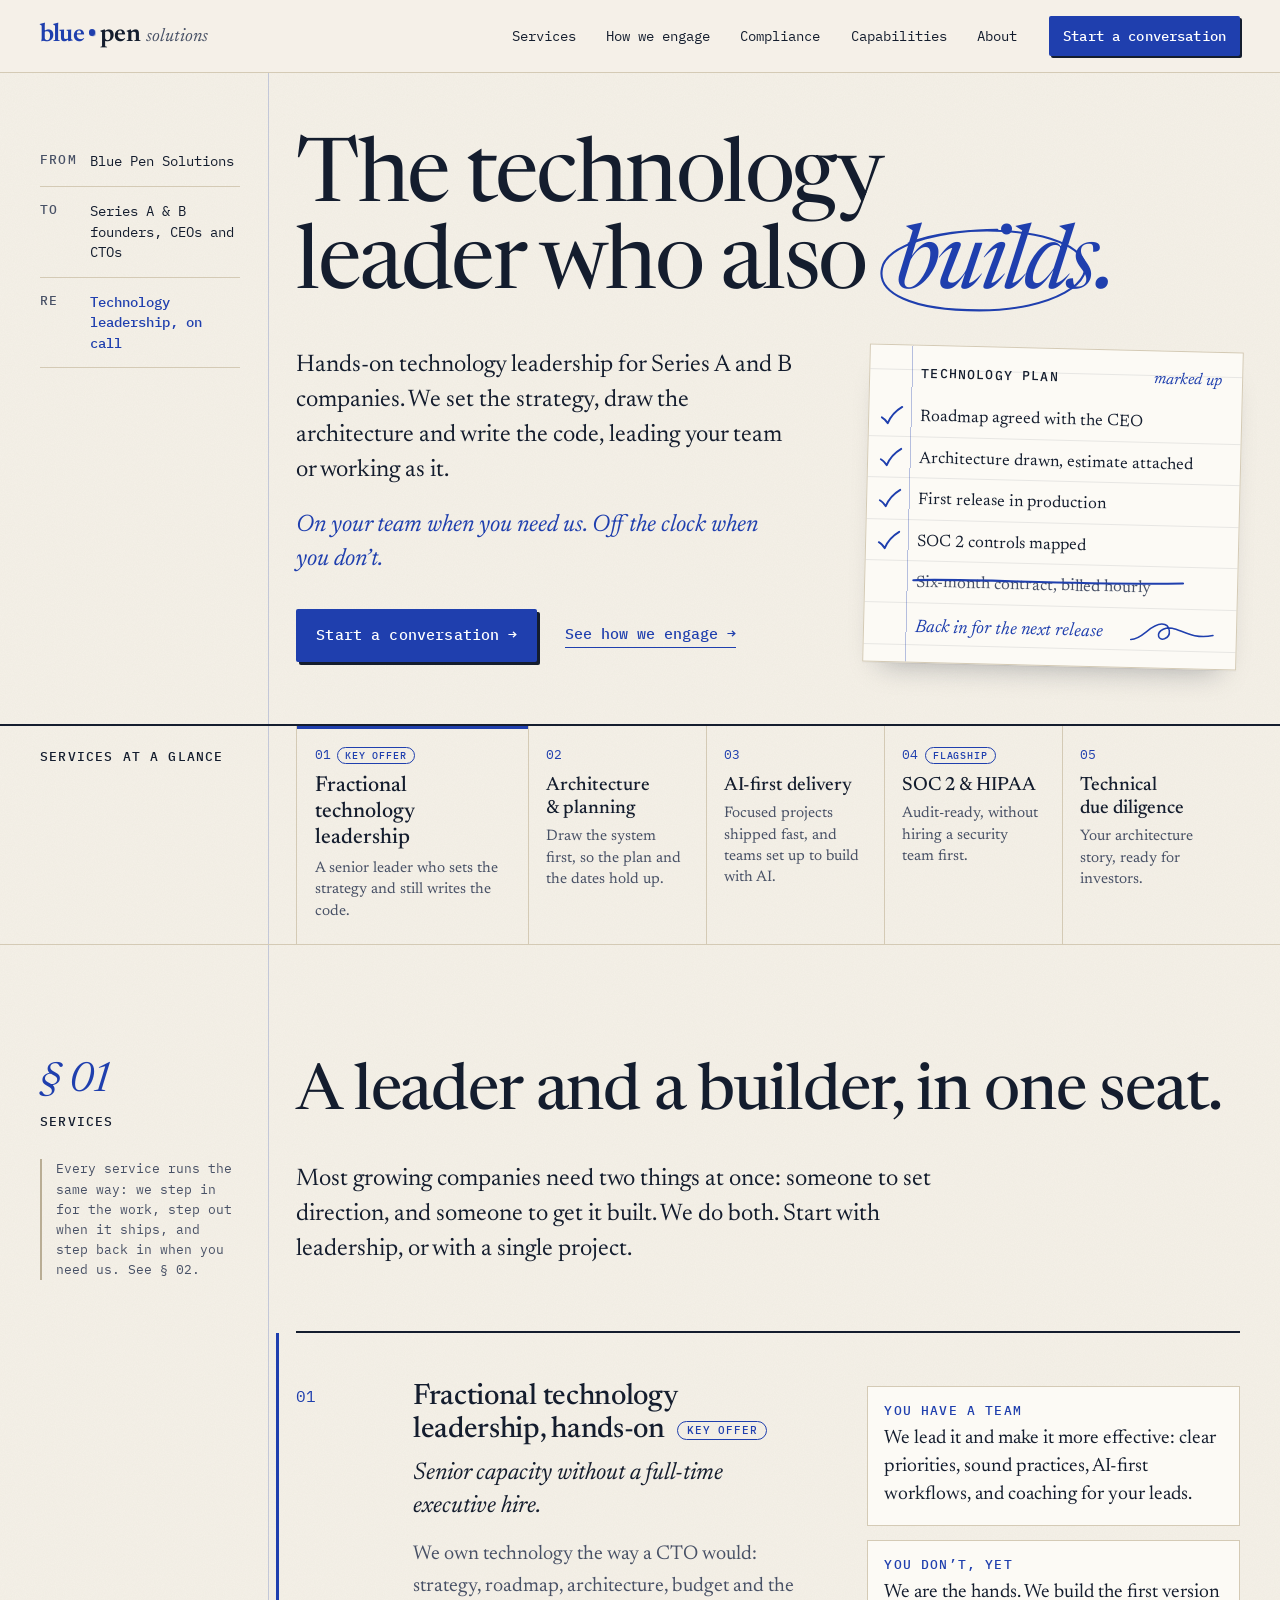
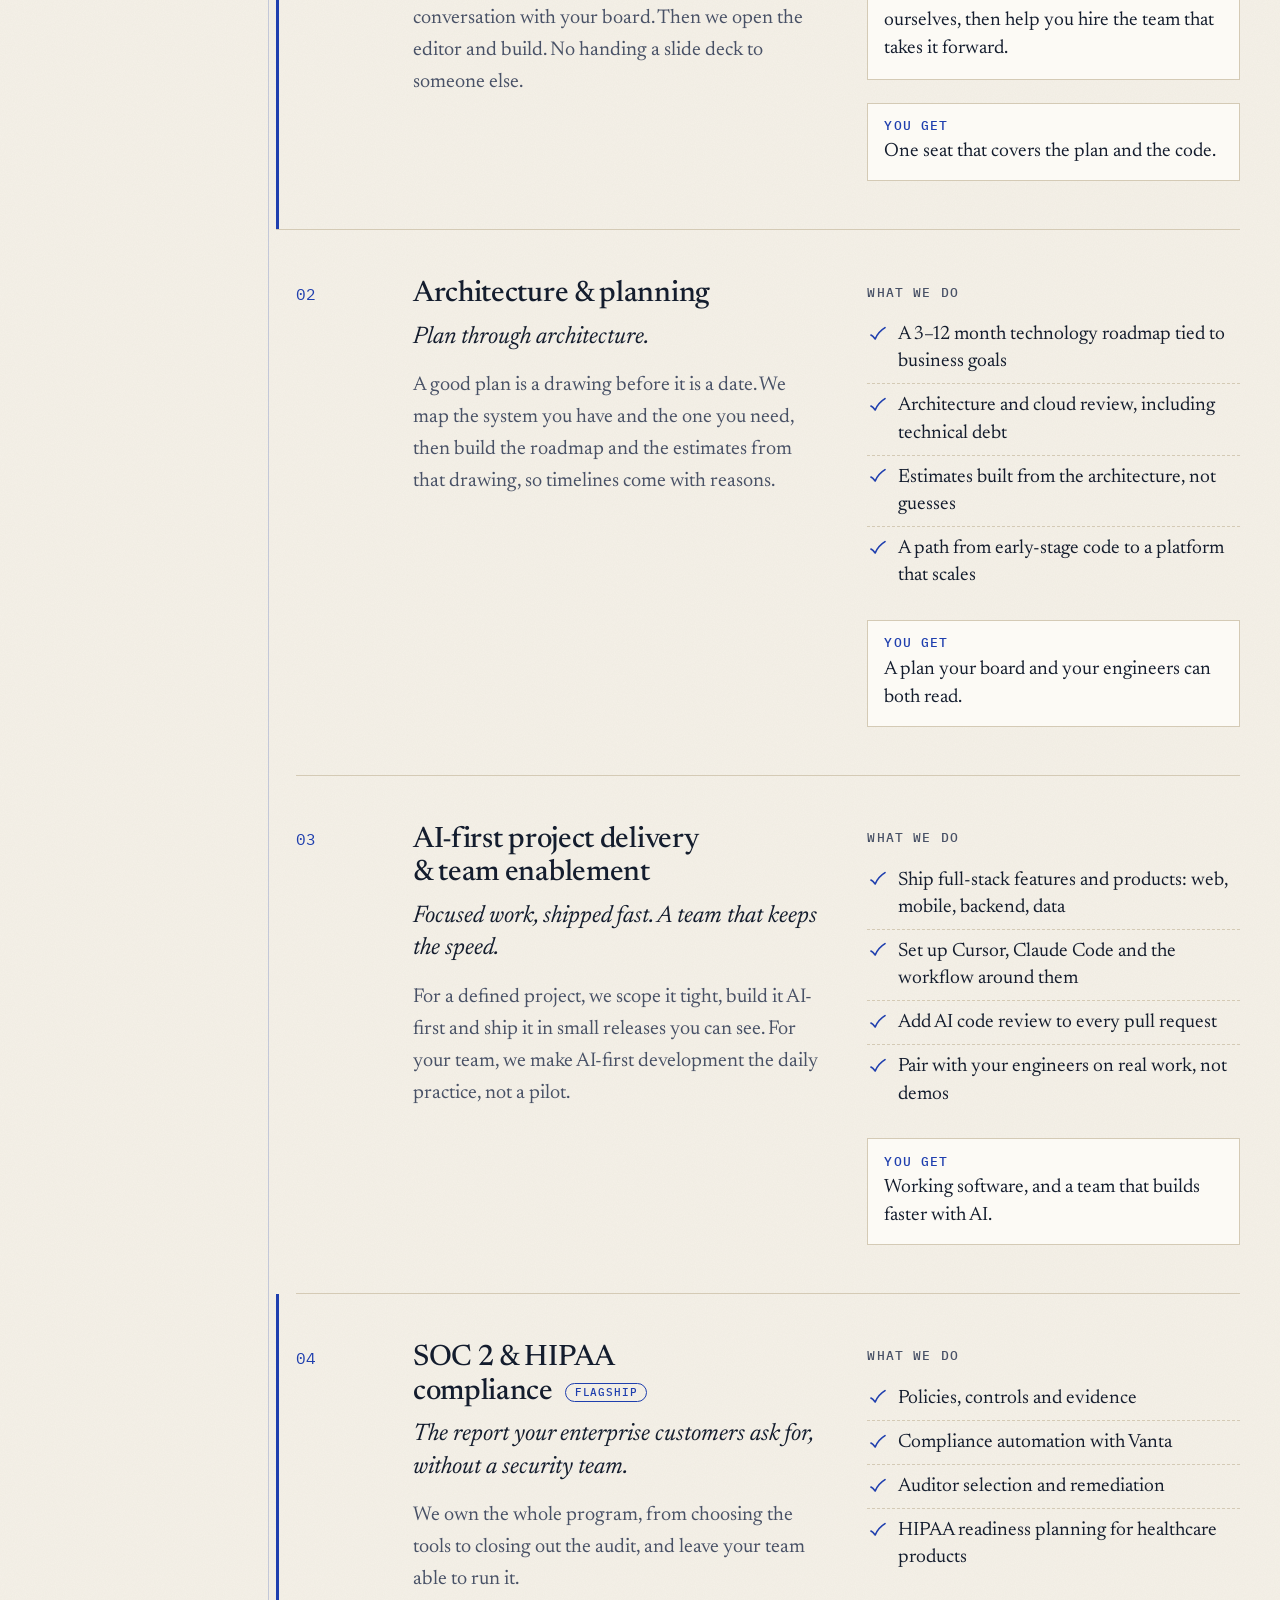
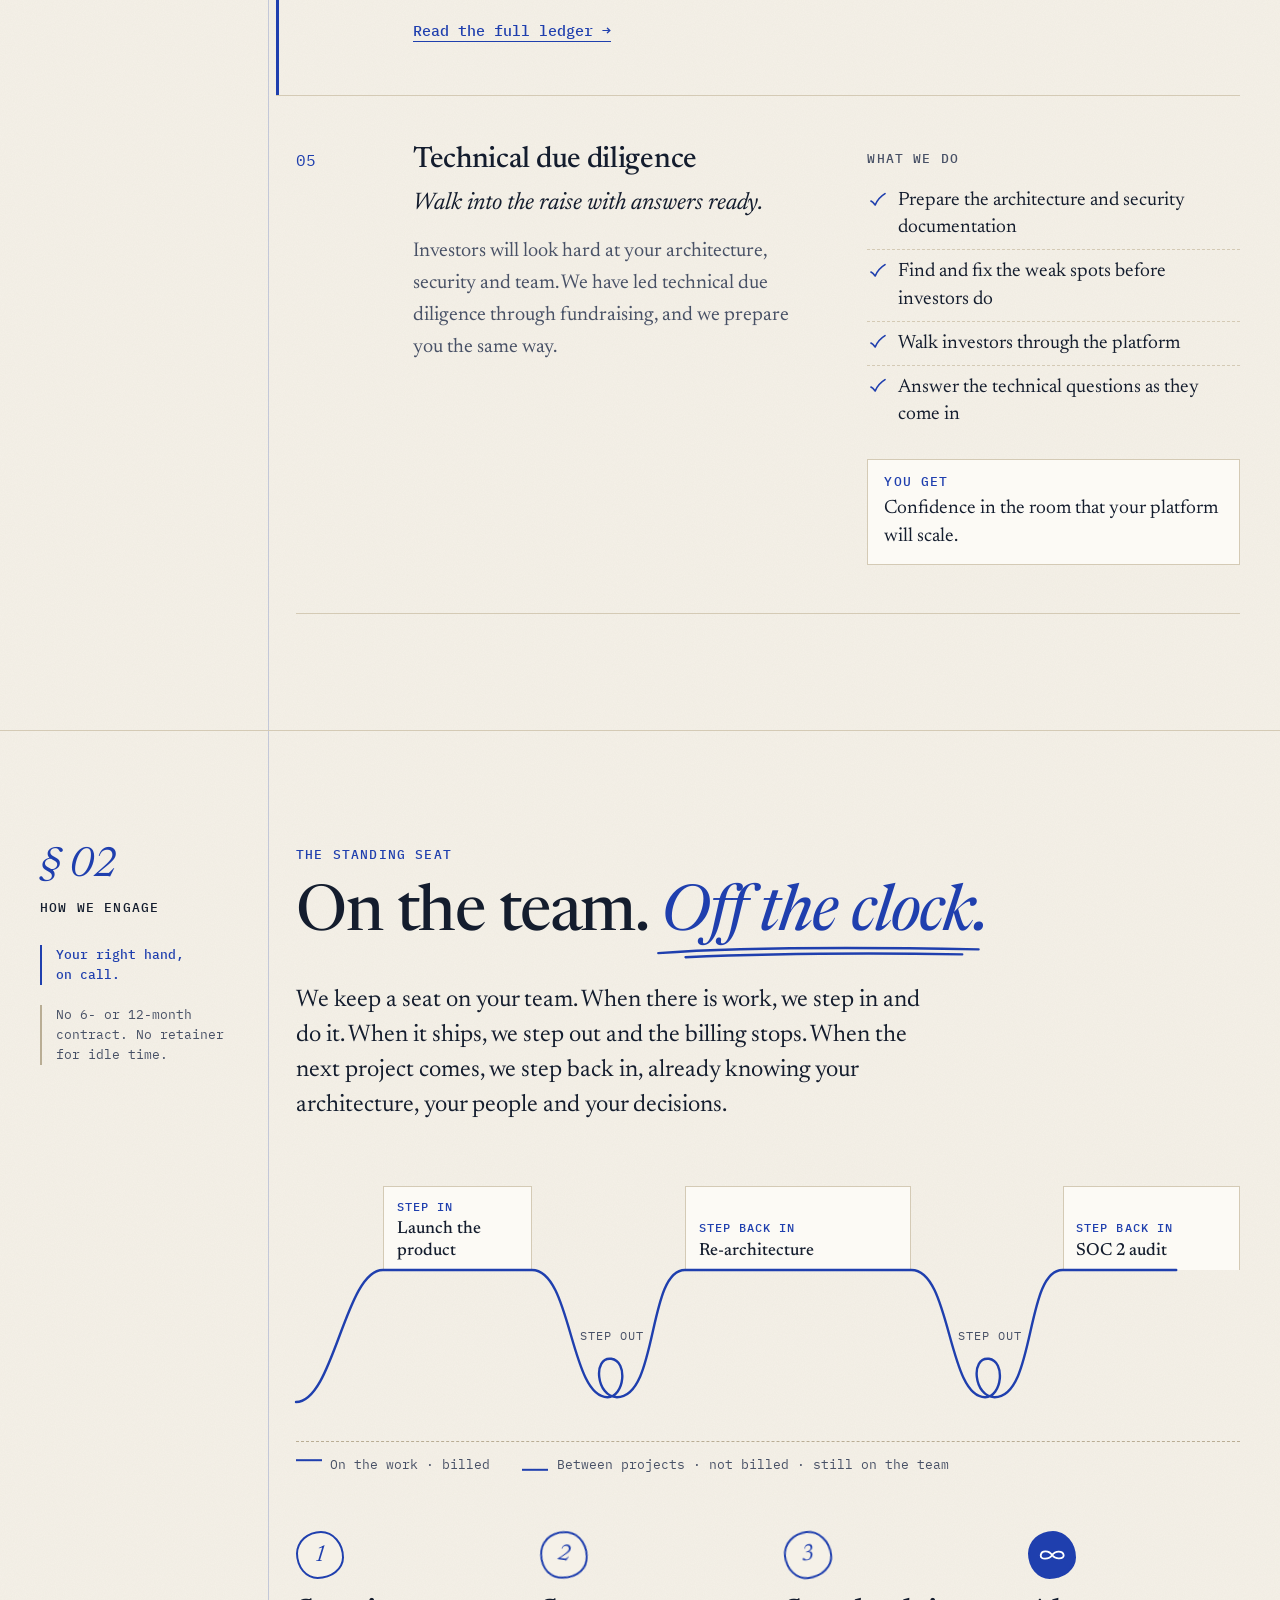
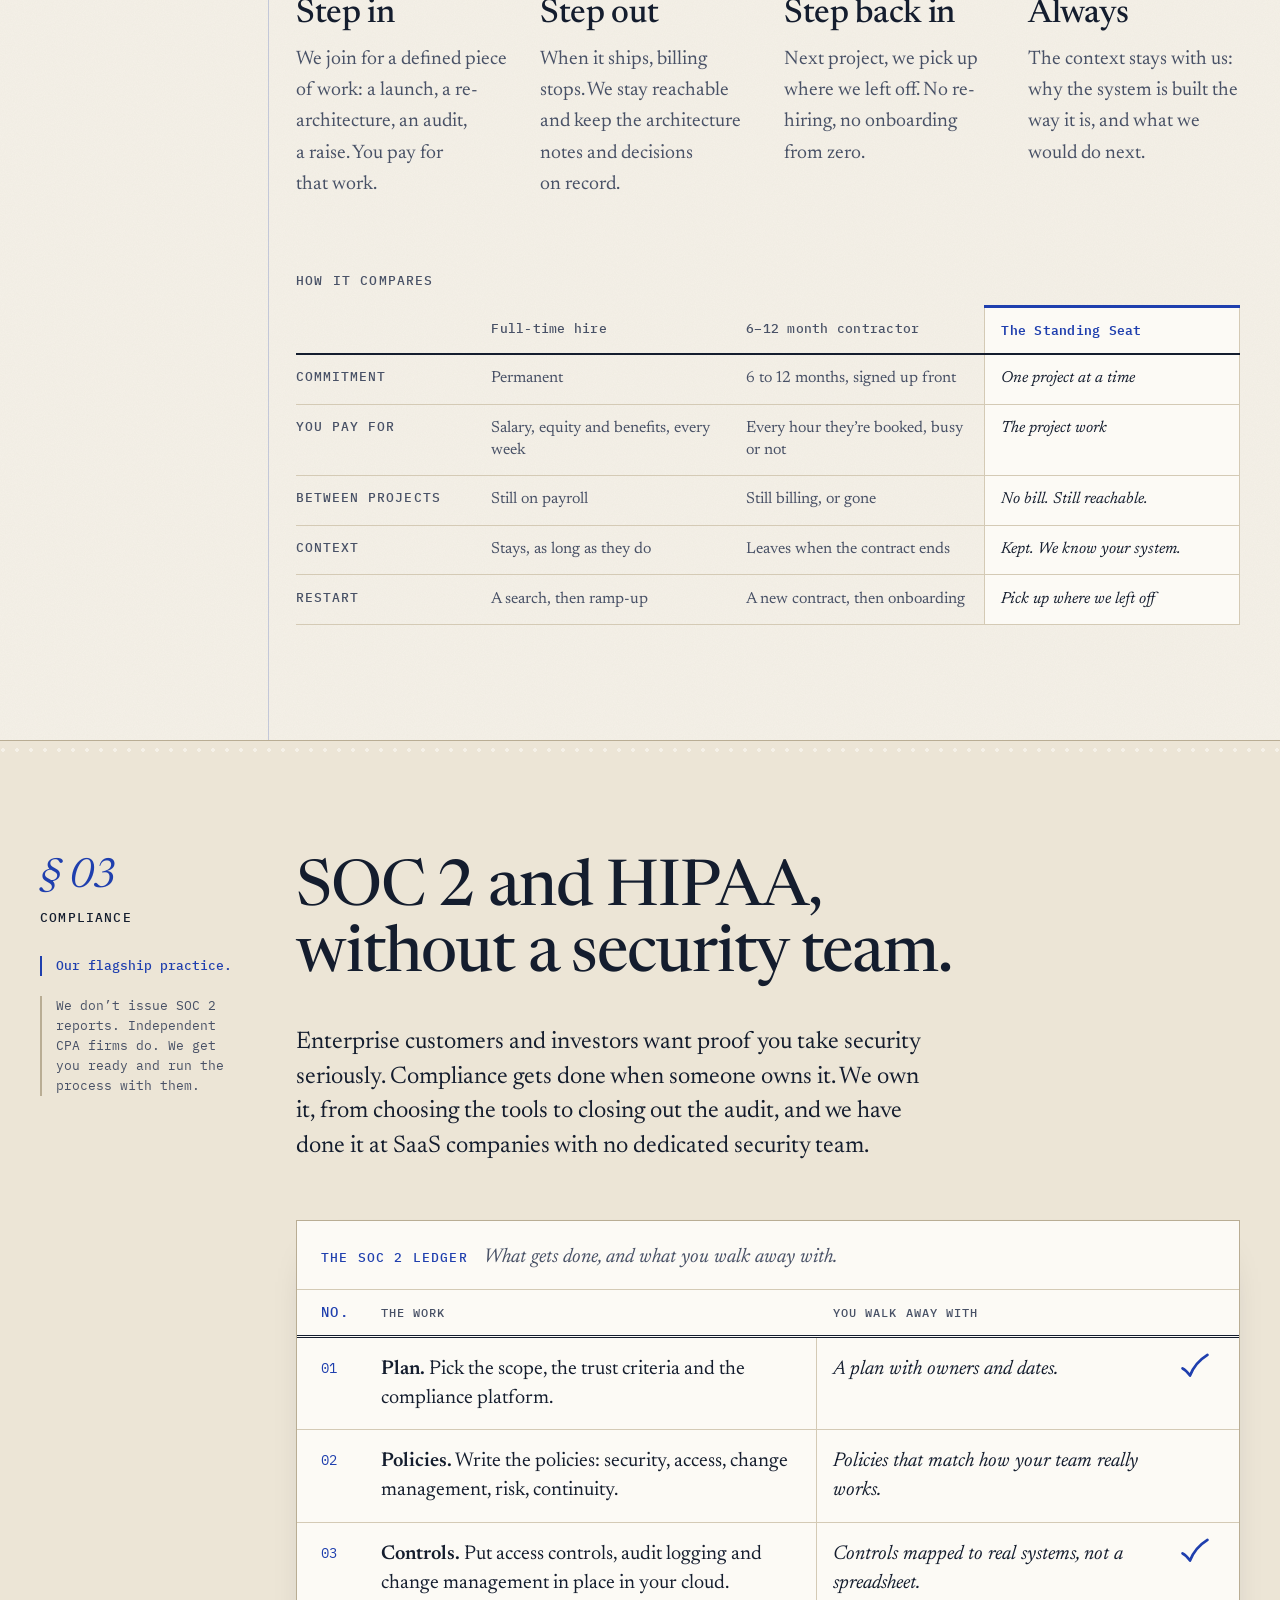
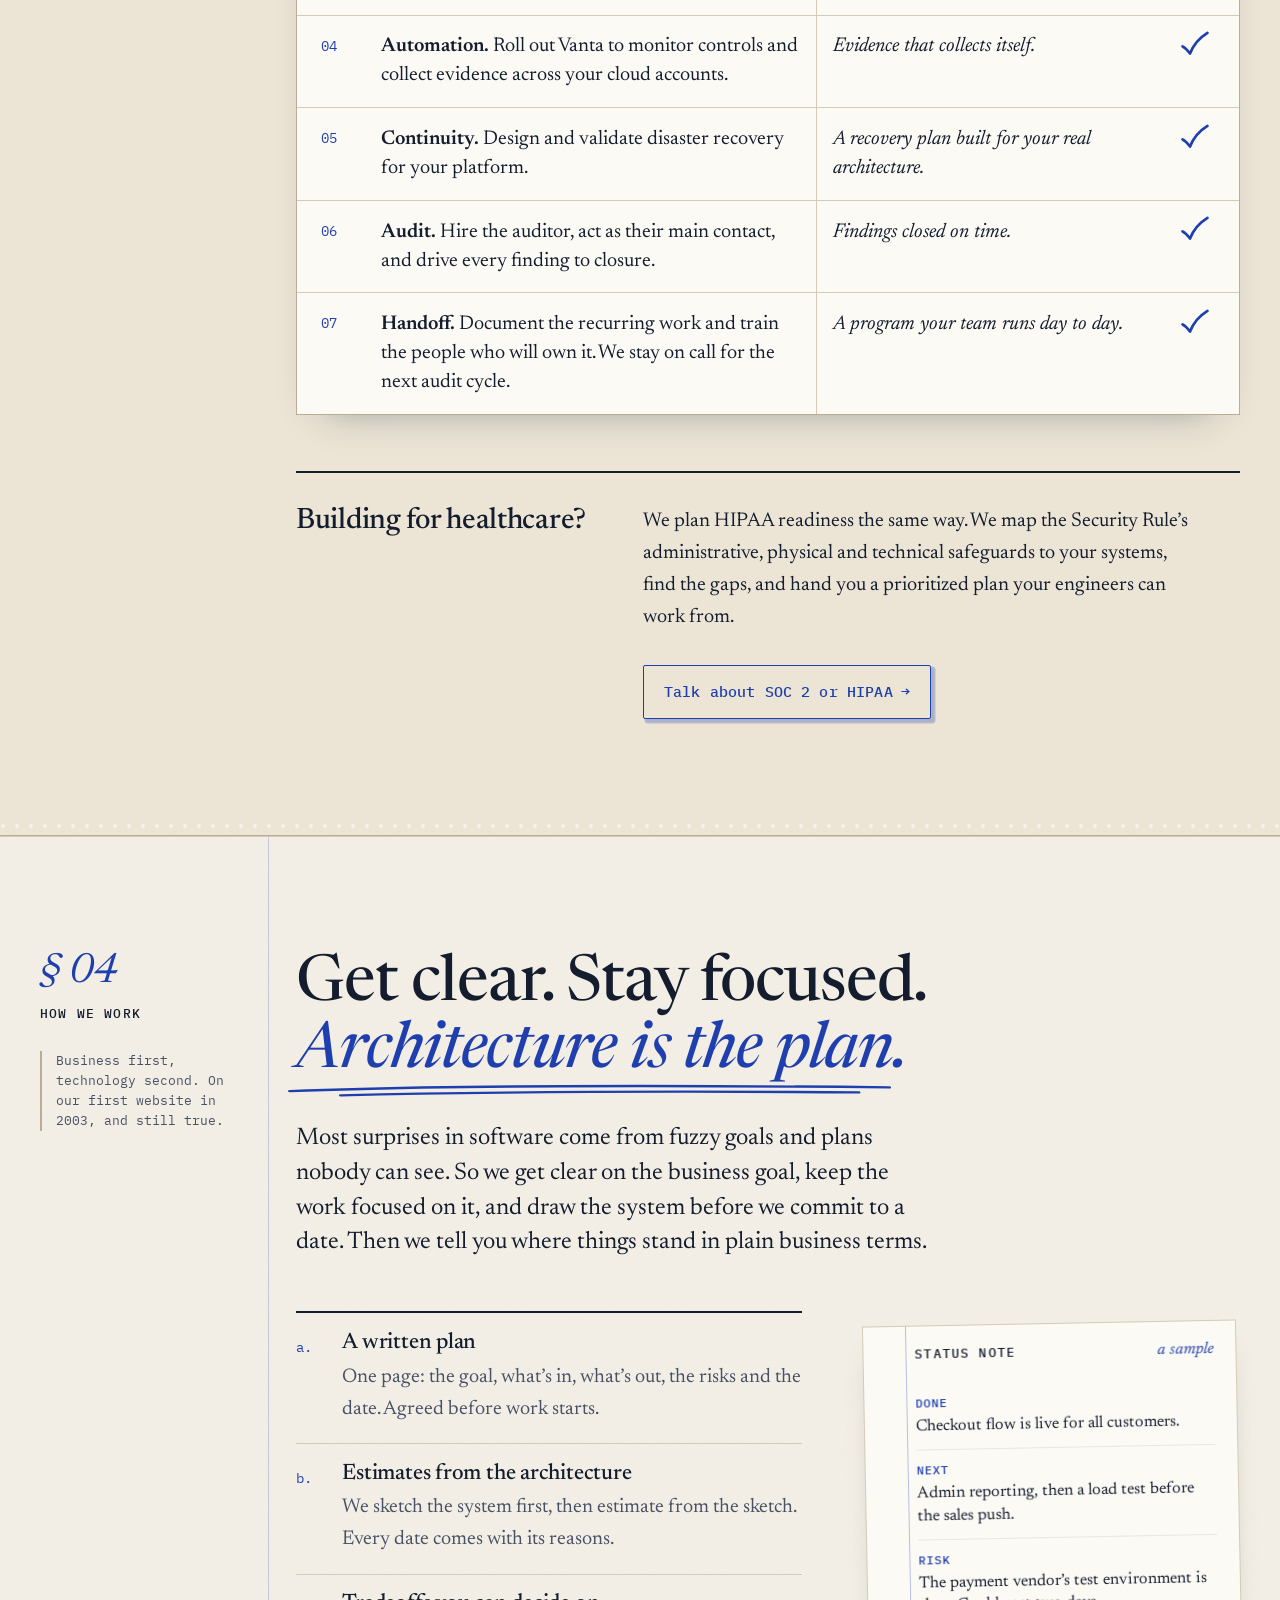
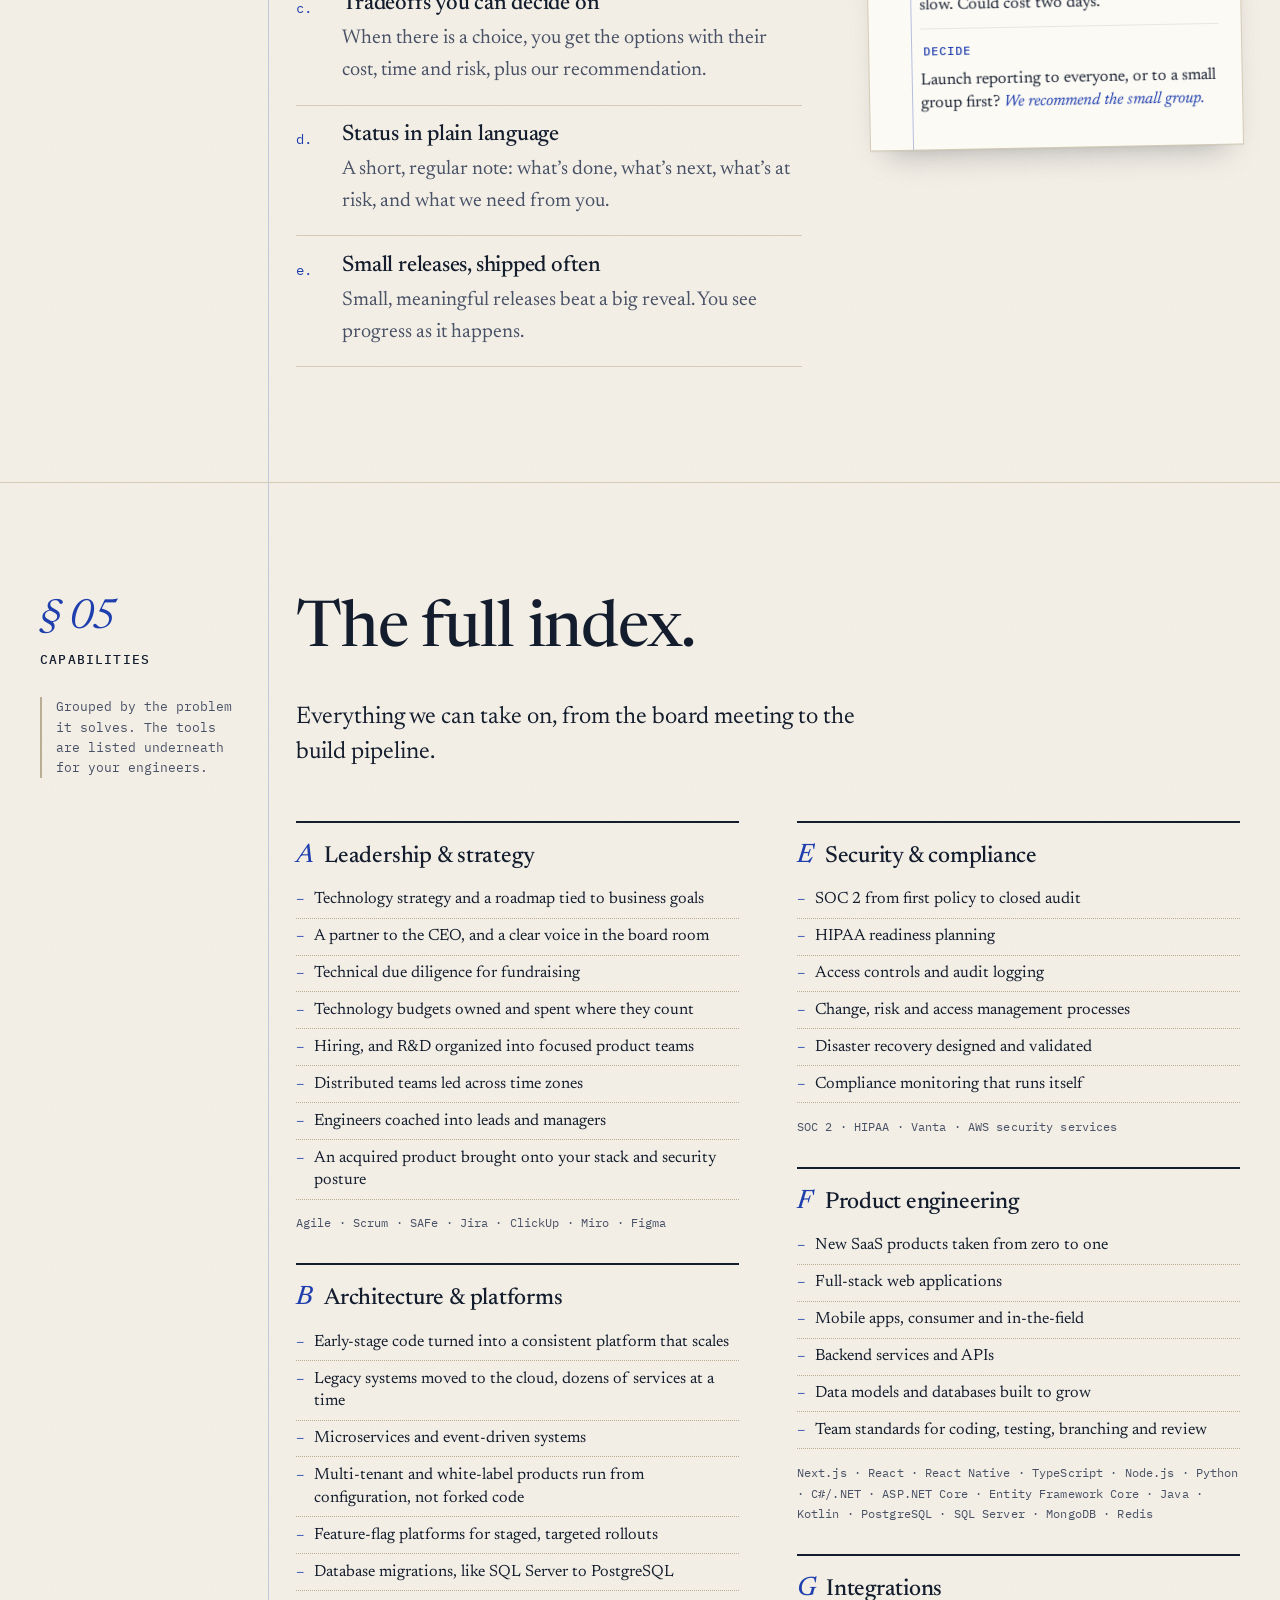
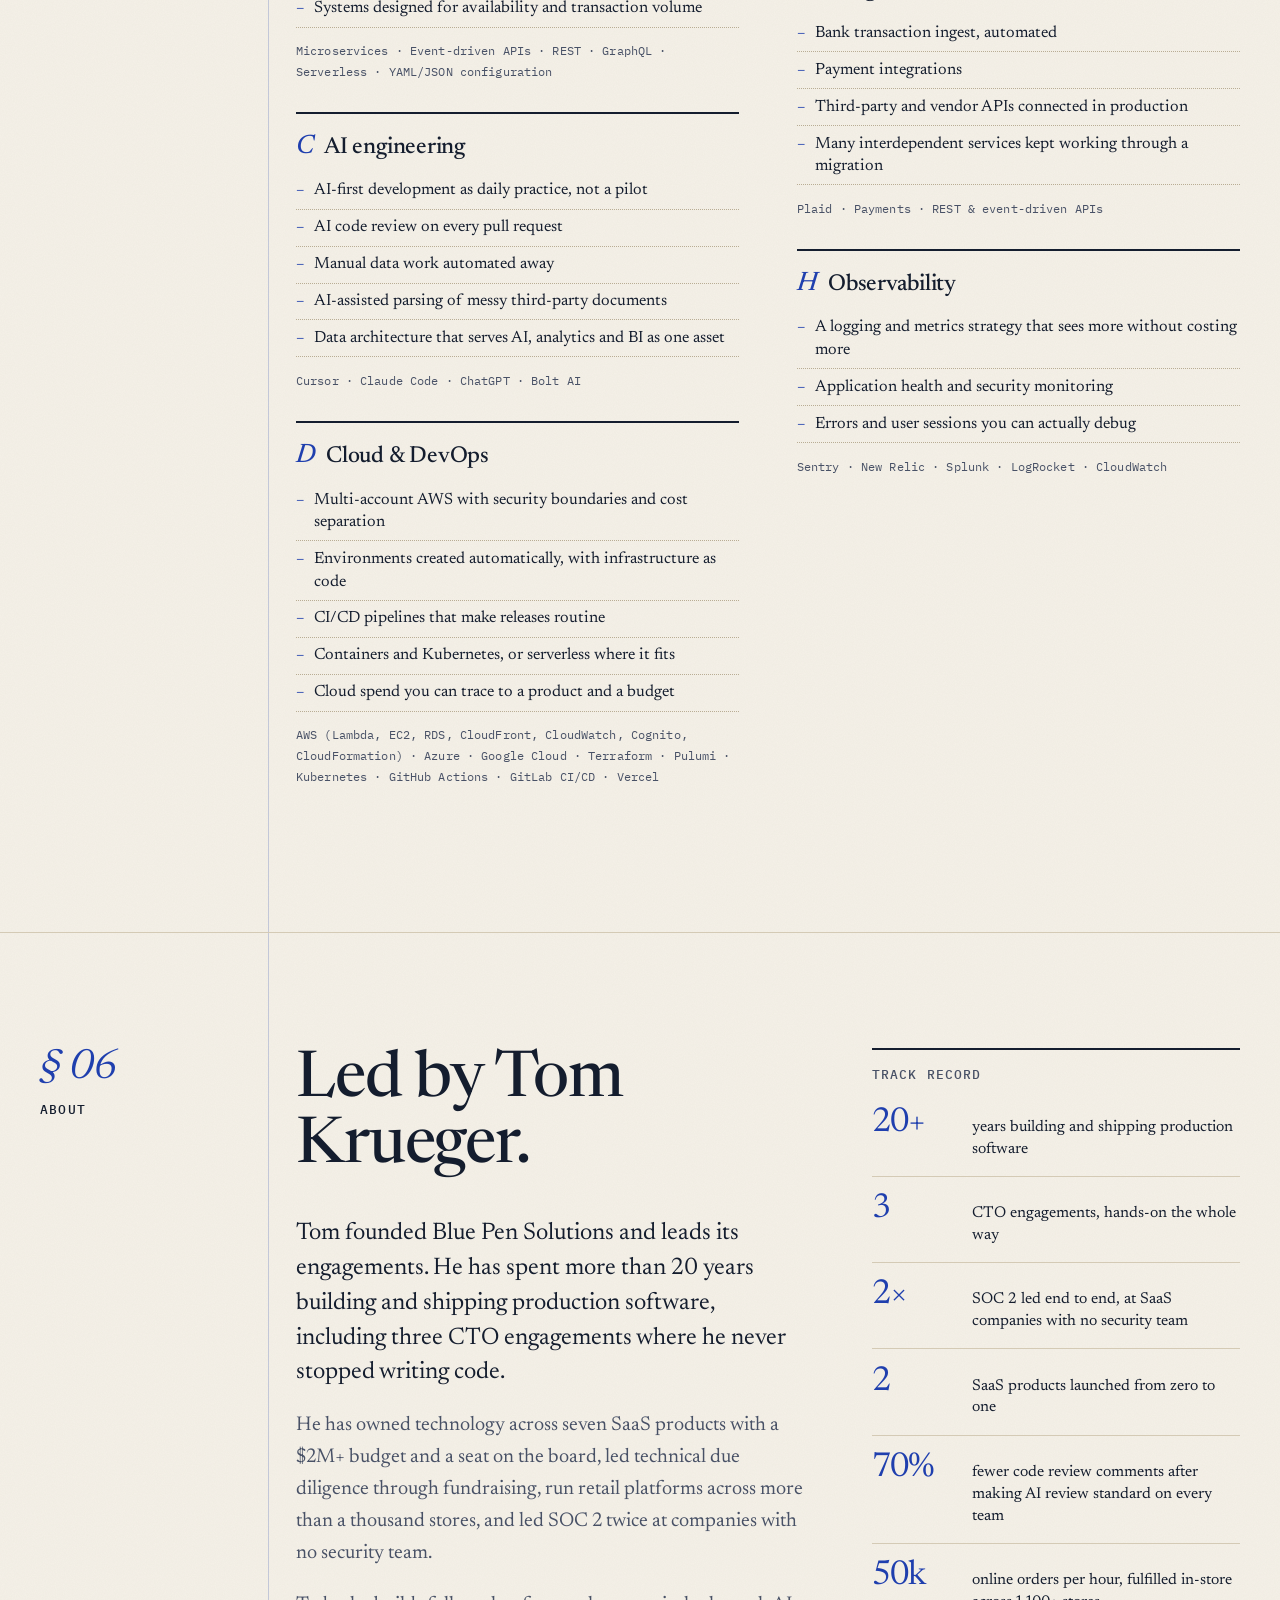
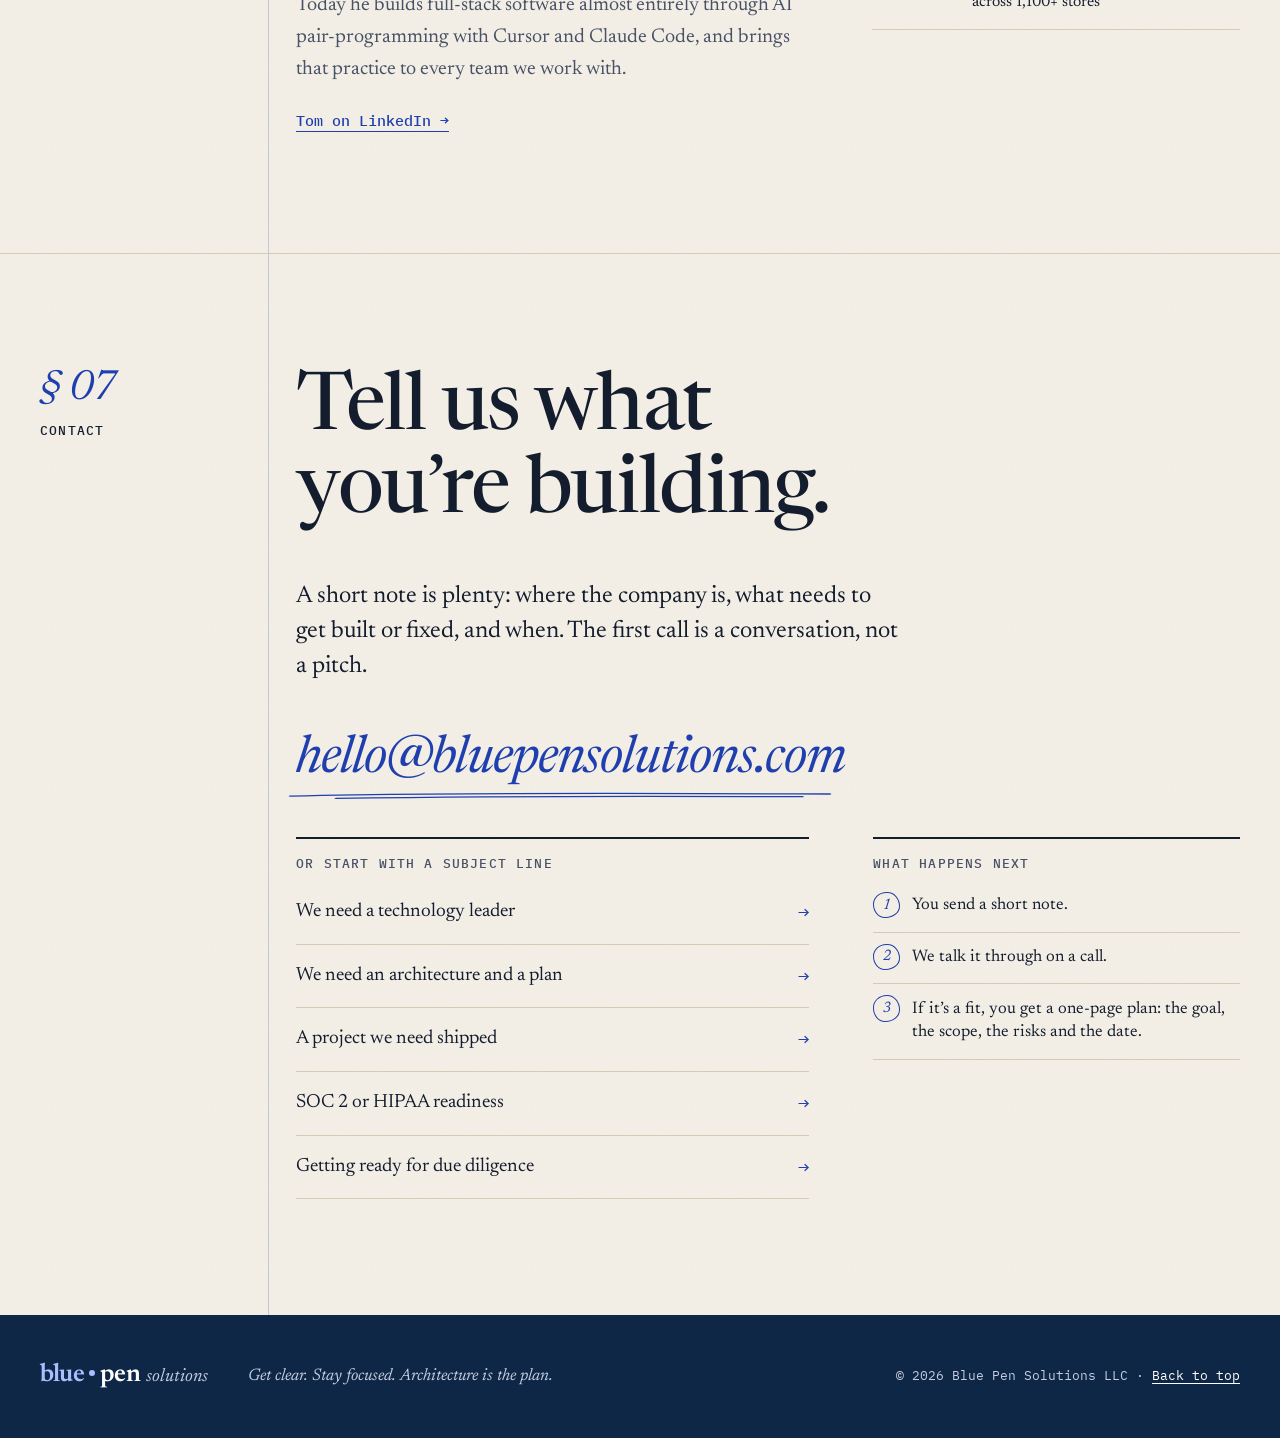
==== commit ea50e336: "Add LLC to footer and email templates to contact links Co-authored-by: Tom Krueger <tomKrueger@users" ====
--- a/index.html
+++ b/index.html
@@ -39,6 +39,7 @@
     "@context": "https://schema.org",
     "@type": "Organization",
     "name": "Blue Pen Solutions",
+    "legalName": "Blue Pen Solutions LLC",
     "url": "https://bluepensolutions.com/",
     "logo": "https://bluepensolutions.com/assets/apple-touch-icon.png",
     "email": "hello@bluepensolutions.com",
@@ -658,7 +659,7 @@
 
         <!-- TODO(Tom): hello@bluepensolutions.com is a PLACEHOLDER. Confirm the real inbox (and that you own bluepensolutions.com), then update every mailto on this page and the JSON-LD email. -->
         <p class="contact__email">
-          <a href="mailto:hello@bluepensolutions.com">hello@bluepensolutions.com</a>
+          <a href="mailto:hello@bluepensolutions.com?subject=Hello%20from%20your%20website&amp;body=Hi%20Blue%20Pen%20team%2C%0A%0AI%27d%20love%20to%20talk%20about%20what%20we%27re%20working%20on.%0A%0AA%20few%20optional%20details%2C%20skip%20any%20you%20like%3A%0A%0AName%3A%0ACompany%3A%0ABest%20way%20to%20reach%20me%20%28email%20or%20phone%29%3A%0AGood%20times%20to%20talk%3A%0AAnything%20else%3A%0A%0AThanks%21">hello@bluepensolutions.com</a>
           <svg class="pen pen--under" aria-hidden="true" preserveAspectRatio="none"><use href="#pen-underline"/></svg>
         </p>
 
@@ -666,11 +667,11 @@
           <div class="starters">
             <p class="kicker" id="starters-label">Or start with a subject line</p>
             <ul aria-labelledby="starters-label">
-              <li><a href="mailto:hello@bluepensolutions.com?subject=Fractional%20technology%20leadership">We need a technology leader <span aria-hidden="true">→</span></a></li>
-              <li><a href="mailto:hello@bluepensolutions.com?subject=Architecture%20and%20a%20plan">We need an architecture and a plan <span aria-hidden="true">→</span></a></li>
-              <li><a href="mailto:hello@bluepensolutions.com?subject=A%20project%20we%20need%20shipped">A project we need shipped <span aria-hidden="true">→</span></a></li>
-              <li><a href="mailto:hello@bluepensolutions.com?subject=SOC%202%20%2F%20HIPAA%20readiness">SOC&nbsp;2 or HIPAA readiness <span aria-hidden="true">→</span></a></li>
-              <li><a href="mailto:hello@bluepensolutions.com?subject=Technical%20due%20diligence">Getting ready for due diligence <span aria-hidden="true">→</span></a></li>
+              <li><a href="mailto:hello@bluepensolutions.com?subject=Fractional%20technology%20leadership&amp;body=Hi%20Blue%20Pen%20team%2C%0A%0AWe%27re%20looking%20for%20hands-on%20technology%20leadership%20and%20would%20love%20to%20talk.%0A%0AA%20few%20optional%20details%2C%20skip%20any%20you%20like%3A%0A%0AName%3A%0ACompany%3A%0ABest%20way%20to%20reach%20me%20%28email%20or%20phone%29%3A%0AGood%20times%20to%20talk%3A%0AAnything%20else%3A%0A%0AThanks%21">We need a technology leader <span aria-hidden="true">→</span></a></li>
+              <li><a href="mailto:hello@bluepensolutions.com?subject=Architecture%20and%20a%20plan&amp;body=Hi%20Blue%20Pen%20team%2C%0A%0AWe%20could%20use%20help%20with%20our%20architecture%20and%20a%20plan%20to%20get%20where%20we%27re%20going.%0A%0AA%20few%20optional%20details%2C%20skip%20any%20you%20like%3A%0A%0AName%3A%0ACompany%3A%0ABest%20way%20to%20reach%20me%20%28email%20or%20phone%29%3A%0AGood%20times%20to%20talk%3A%0AAnything%20else%3A%0A%0AThanks%21">We need an architecture and a plan <span aria-hidden="true">→</span></a></li>
+              <li><a href="mailto:hello@bluepensolutions.com?subject=A%20project%20we%20need%20shipped&amp;body=Hi%20Blue%20Pen%20team%2C%0A%0AWe%20have%20a%20project%20we%27d%20like%20to%20get%20shipped%20and%20would%20love%20to%20talk%20about%20it.%0A%0AA%20few%20optional%20details%2C%20skip%20any%20you%20like%3A%0A%0AName%3A%0ACompany%3A%0ABest%20way%20to%20reach%20me%20%28email%20or%20phone%29%3A%0AGood%20times%20to%20talk%3A%0AAnything%20else%3A%0A%0AThanks%21">A project we need shipped <span aria-hidden="true">→</span></a></li>
+              <li><a href="mailto:hello@bluepensolutions.com?subject=SOC%202%20%2F%20HIPAA%20readiness&amp;body=Hi%20Blue%20Pen%20team%2C%0A%0AWe%27re%20looking%20at%20SOC%202%20or%20HIPAA%20readiness%20and%20would%20love%20to%20talk.%0A%0AA%20few%20optional%20details%2C%20skip%20any%20you%20like%3A%0A%0AName%3A%0ACompany%3A%0ABest%20way%20to%20reach%20me%20%28email%20or%20phone%29%3A%0AGood%20times%20to%20talk%3A%0AAnything%20else%3A%0A%0AThanks%21">SOC&nbsp;2 or HIPAA readiness <span aria-hidden="true">→</span></a></li>
+              <li><a href="mailto:hello@bluepensolutions.com?subject=Technical%20due%20diligence&amp;body=Hi%20Blue%20Pen%20team%2C%0A%0AWe%27re%20getting%20ready%20for%20technical%20due%20diligence%20and%20would%20love%20some%20help.%0A%0AA%20few%20optional%20details%2C%20skip%20any%20you%20like%3A%0A%0AName%3A%0ACompany%3A%0ABest%20way%20to%20reach%20me%20%28email%20or%20phone%29%3A%0AGood%20times%20to%20talk%3A%0AAnything%20else%3A%0A%0AThanks%21">Getting ready for due diligence <span aria-hidden="true">→</span></a></li>
             </ul>
           </div>
 
@@ -694,7 +695,7 @@
         <span class="wordmark__solutions">solutions</span>
       </p>
       <p class="colophon__motto">Get clear. Stay focused. Architecture is the plan.</p>
-      <p class="colophon__small">&copy; 2026 Blue Pen Solutions · <a href="#top">Back to top</a></p>
+      <p class="colophon__small">&copy; 2026 Blue Pen Solutions LLC · <a href="#top">Back to top</a></p>
     </div>
   </footer>
 
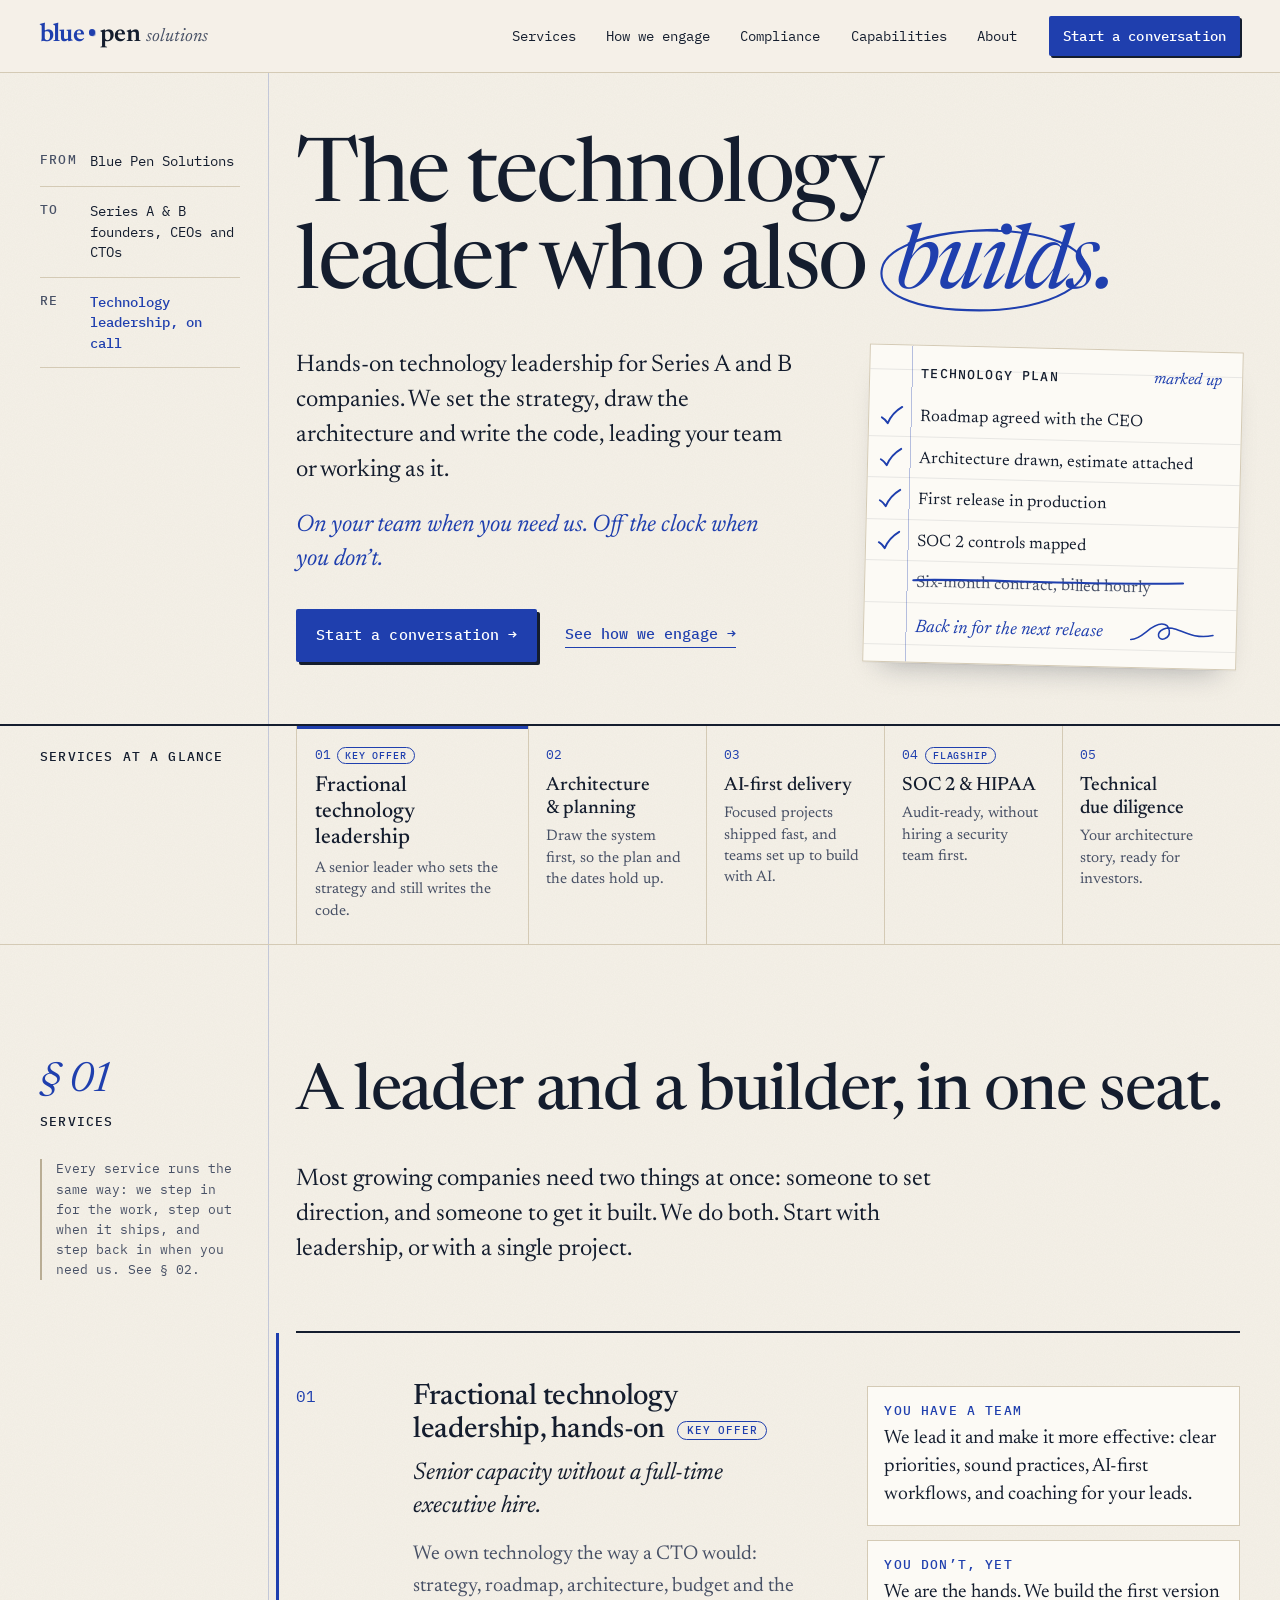
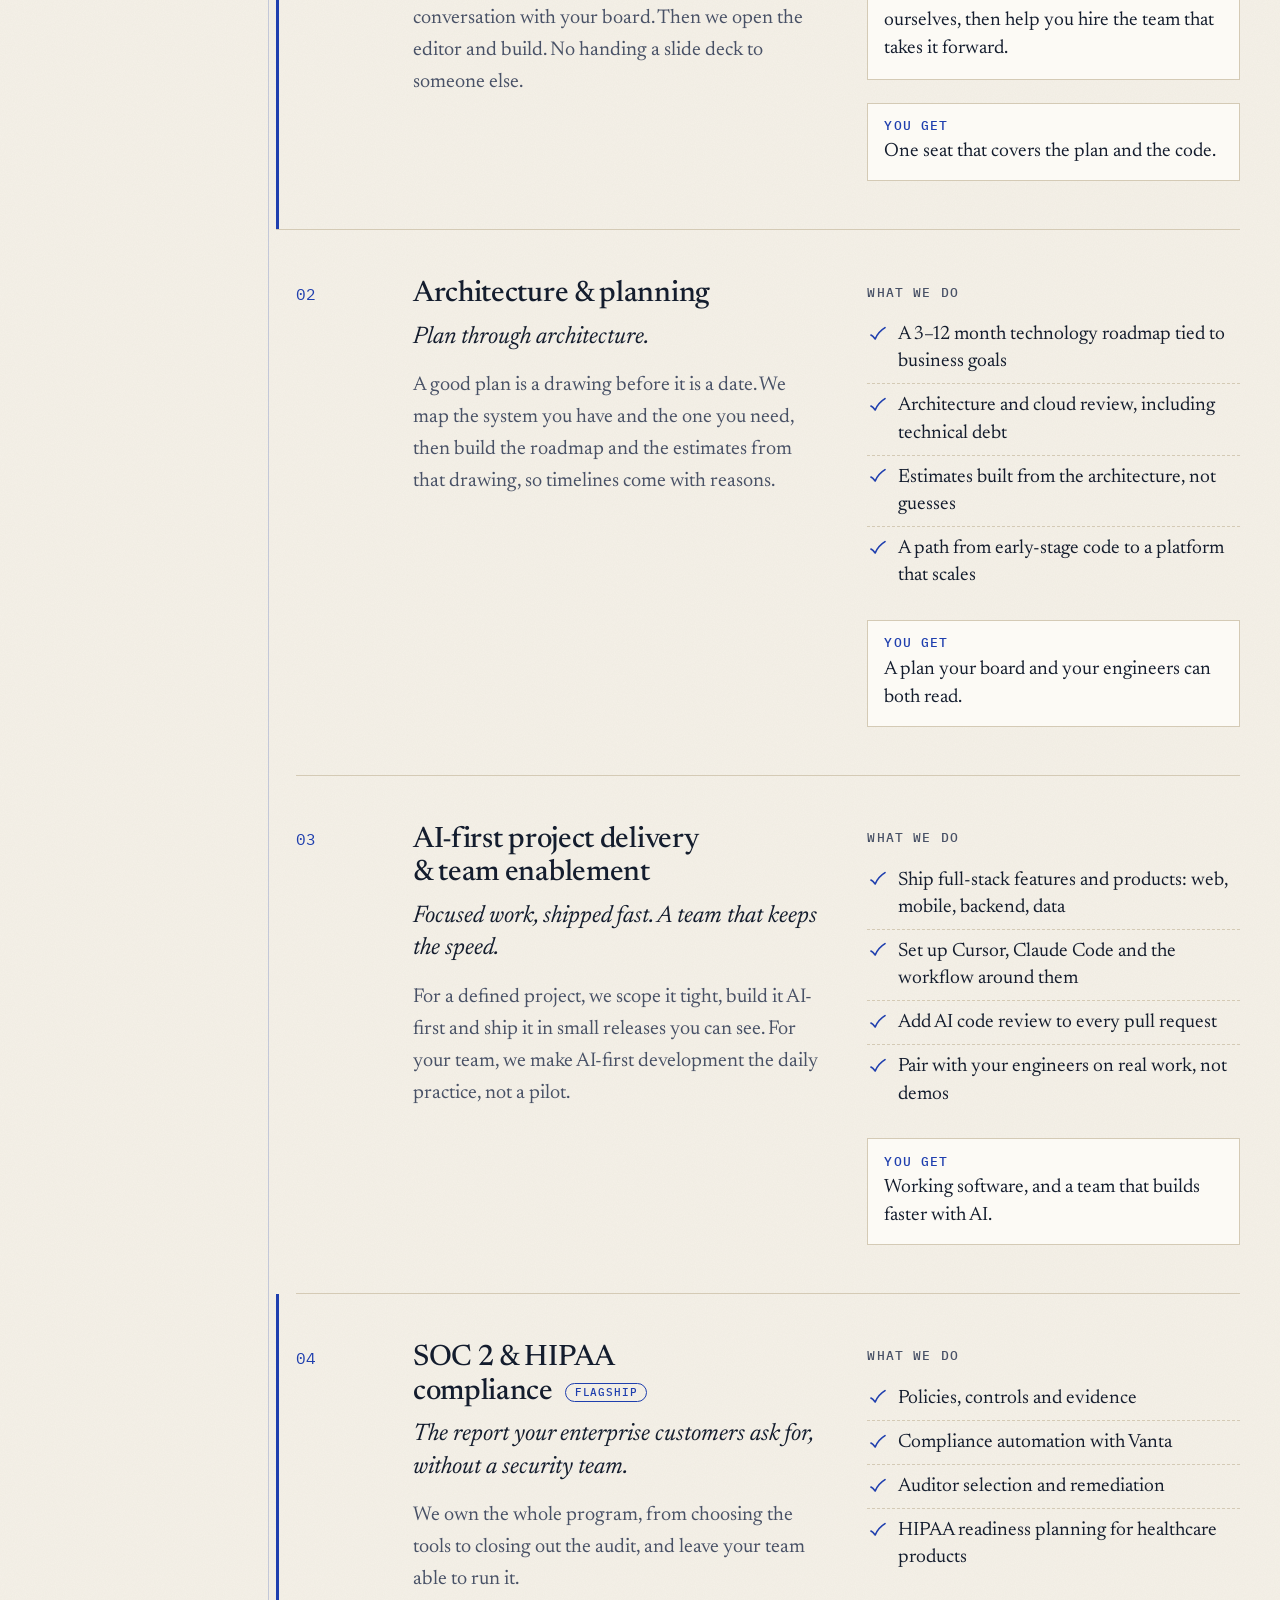
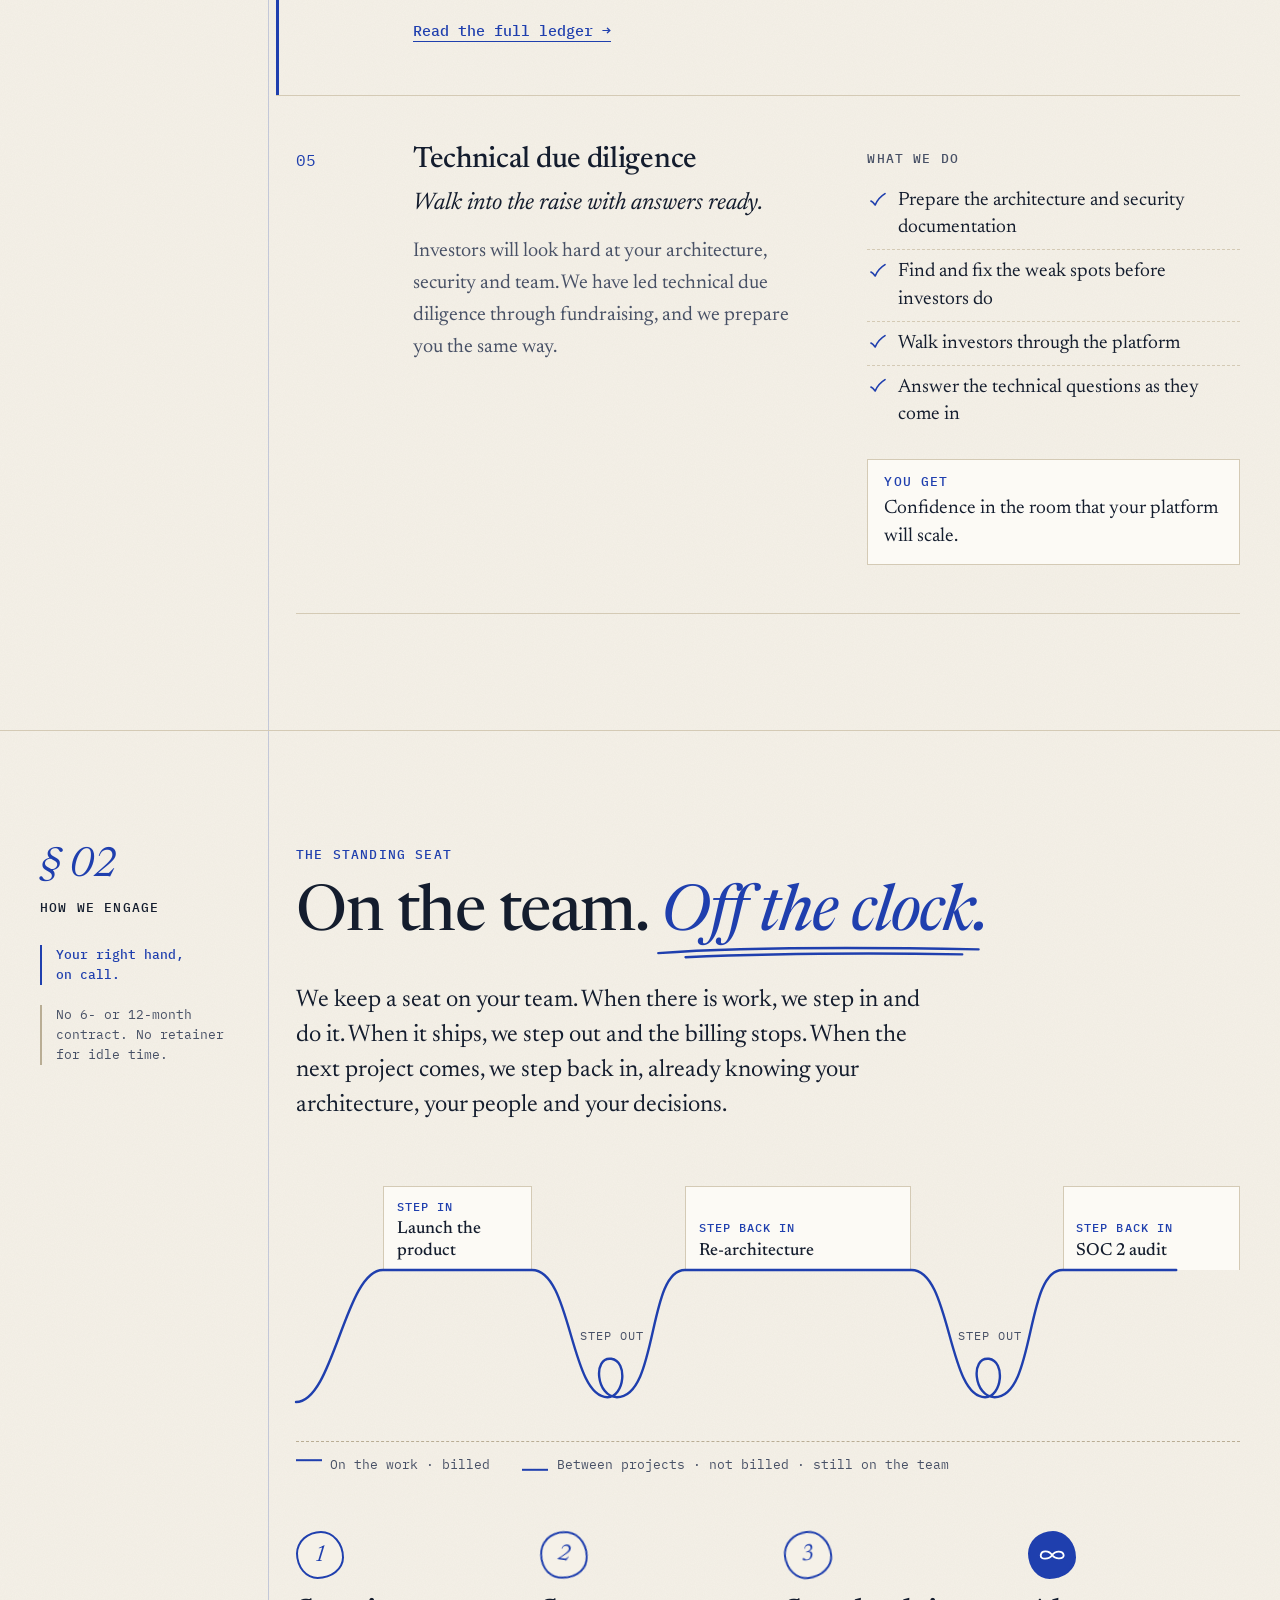
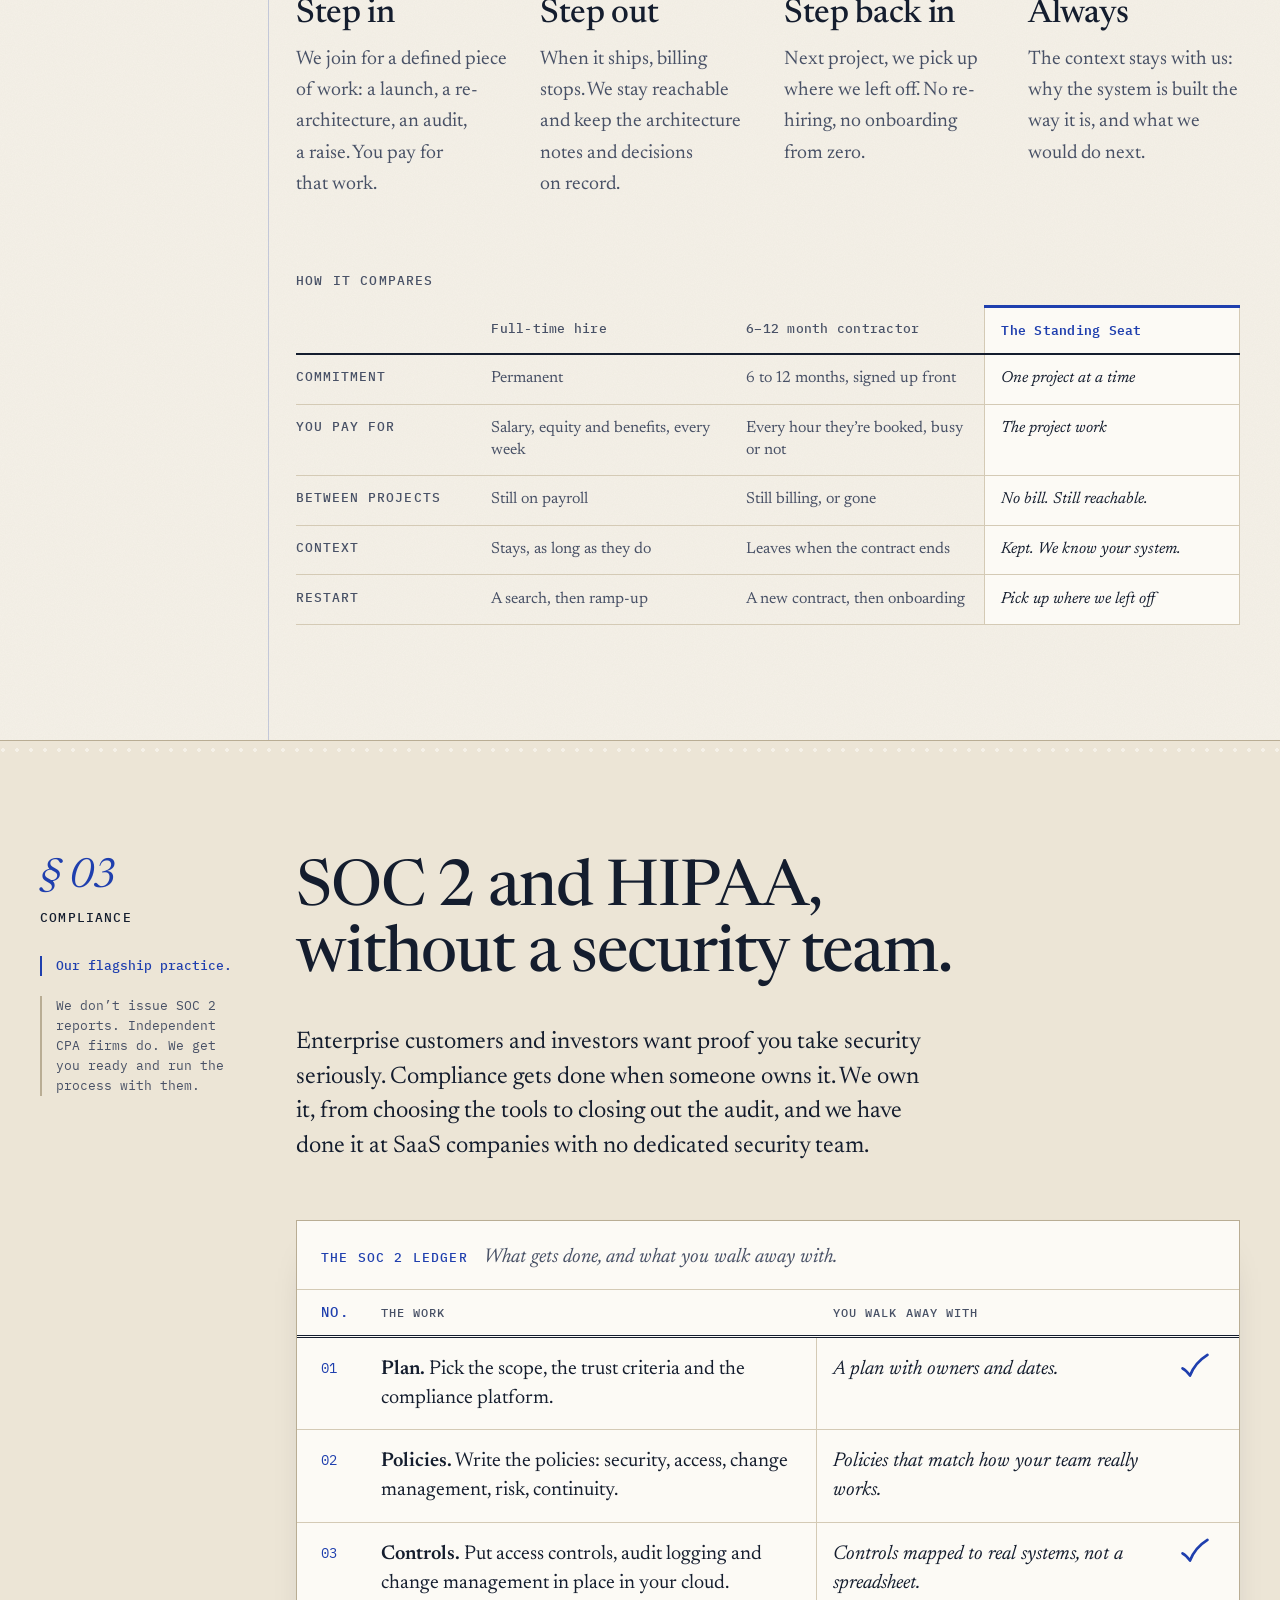
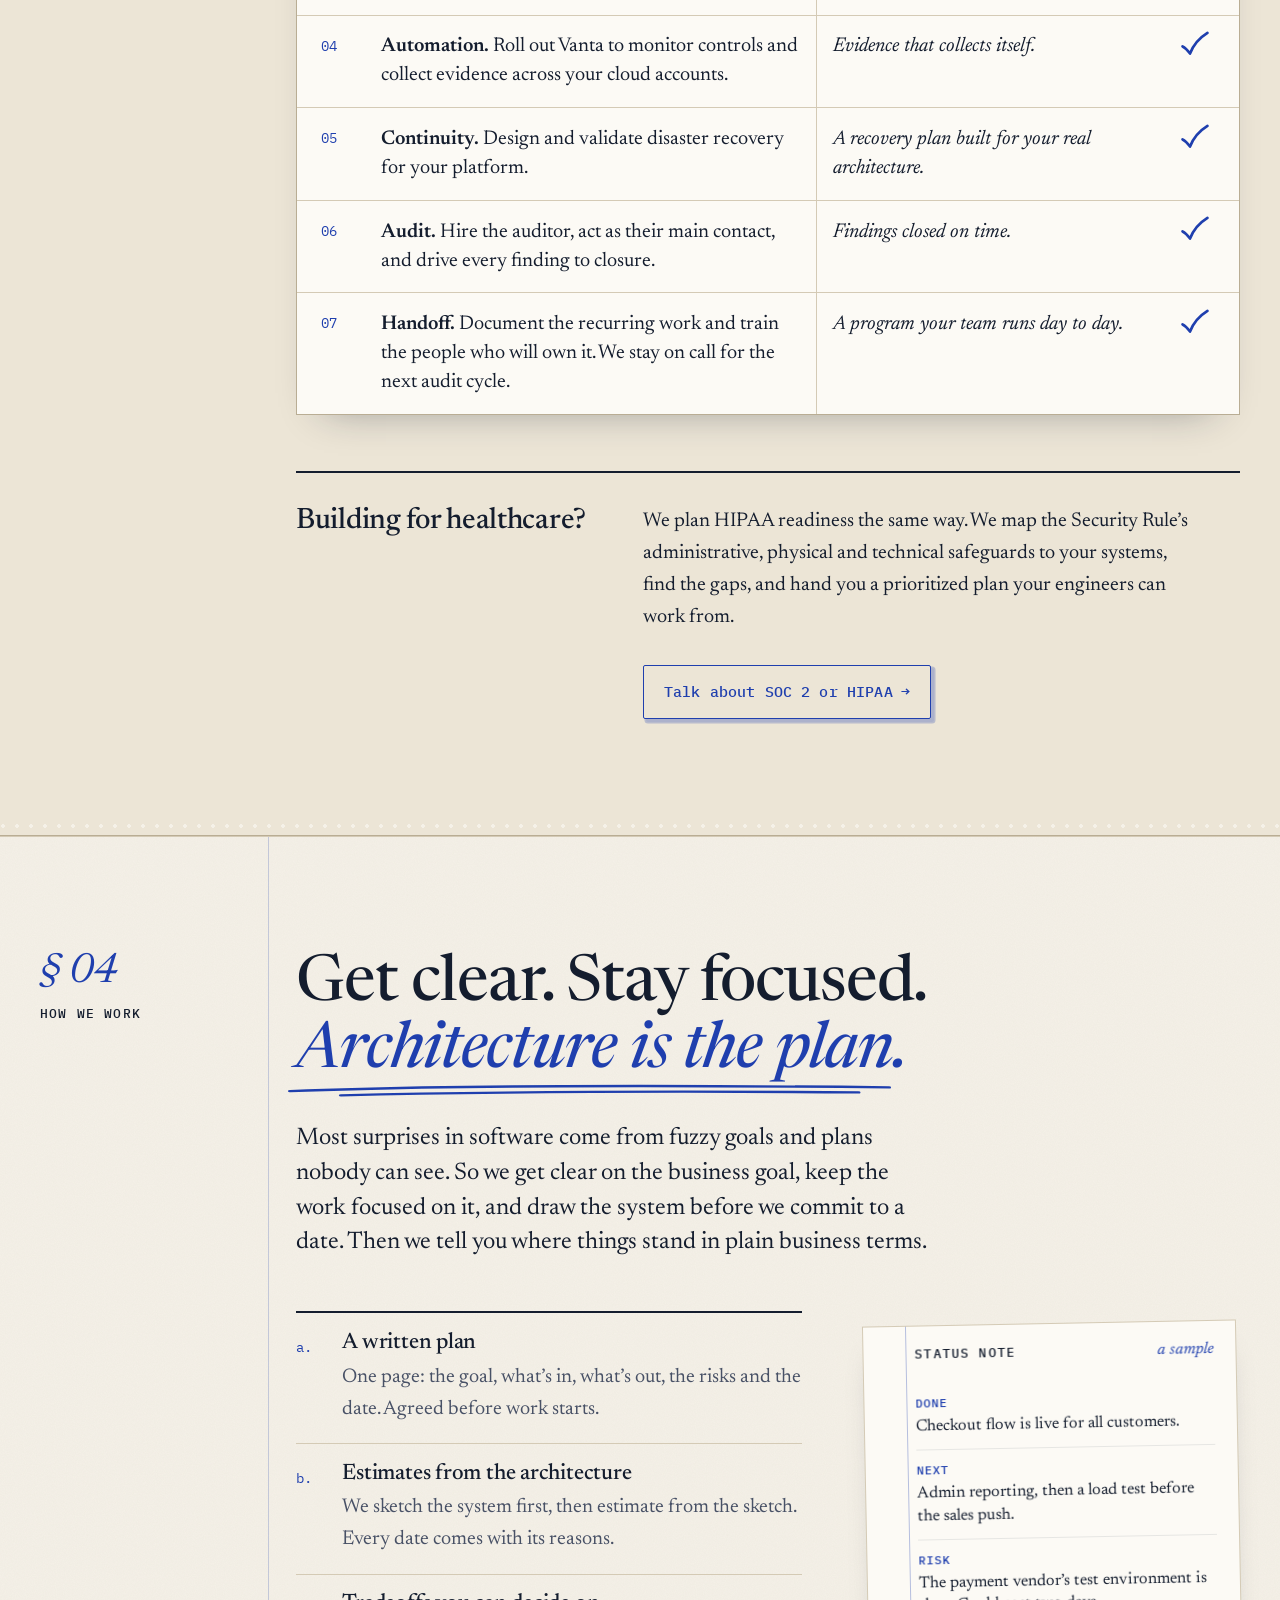
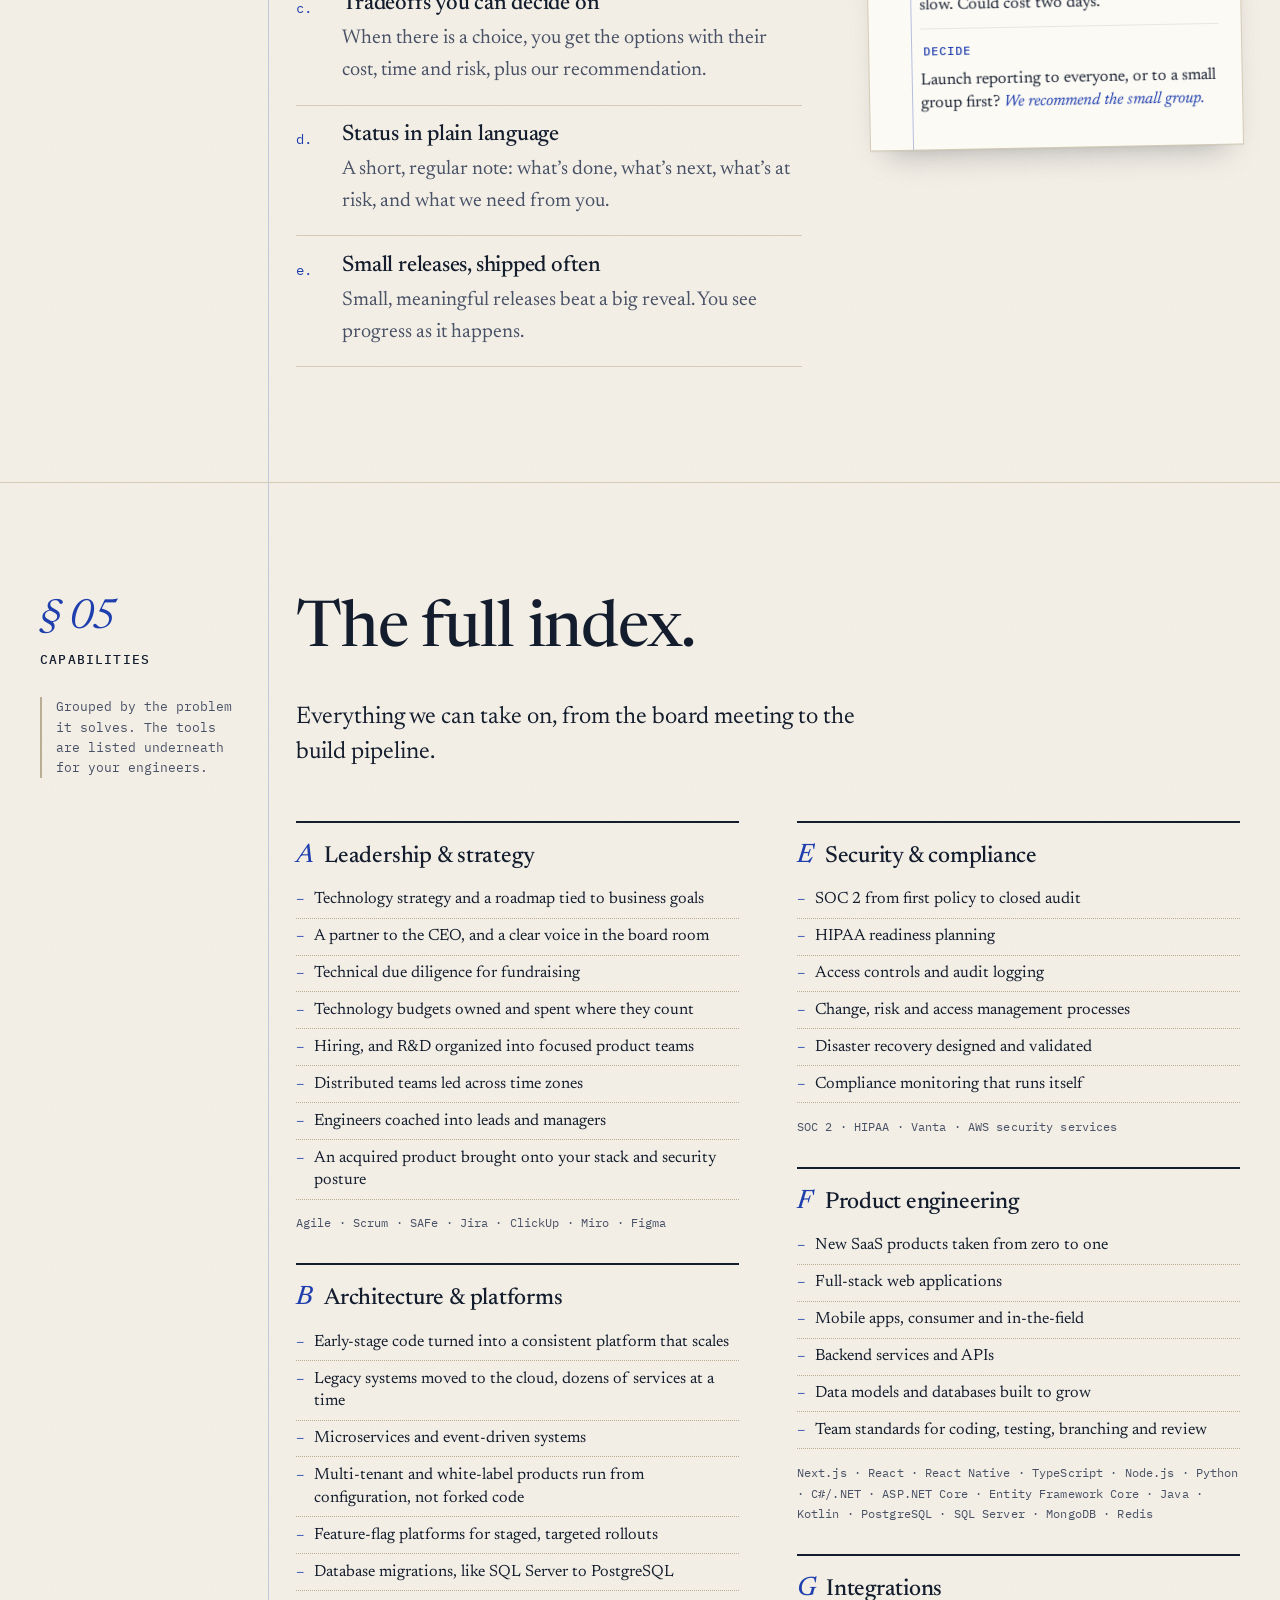
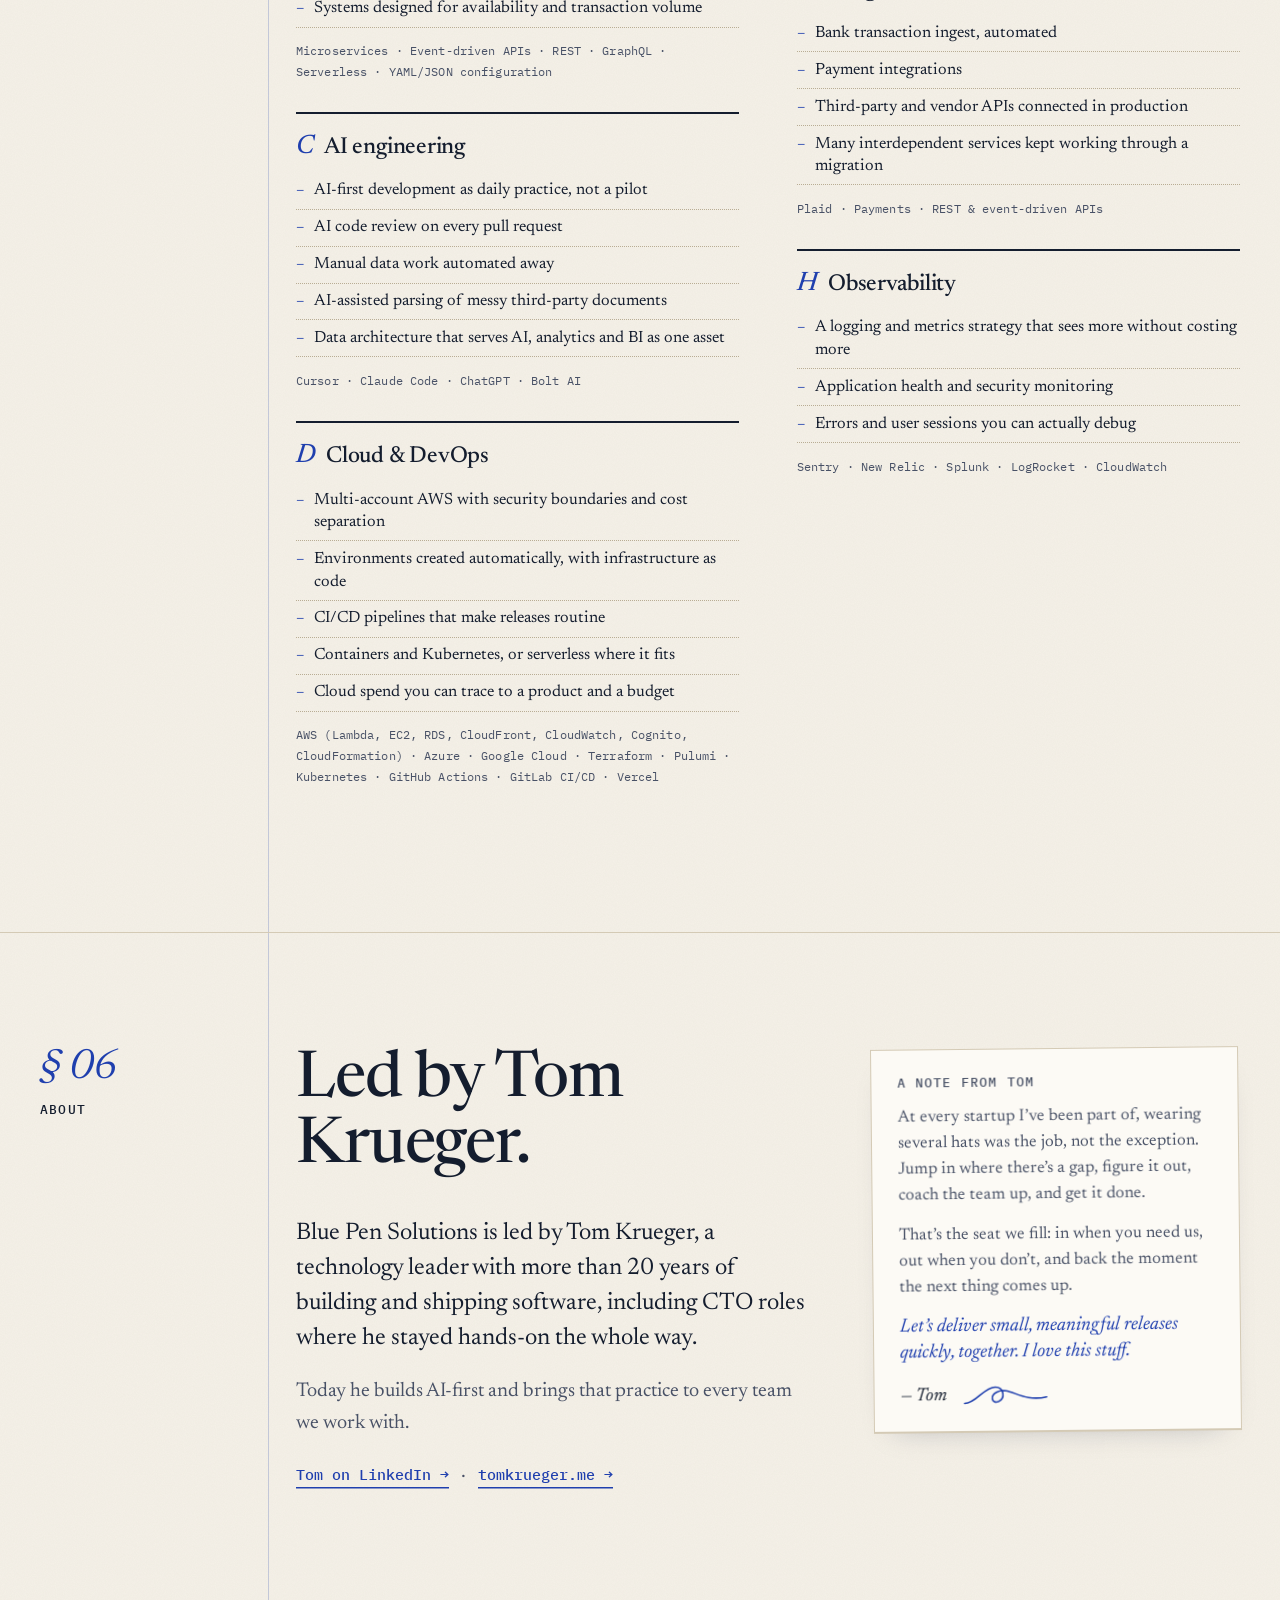
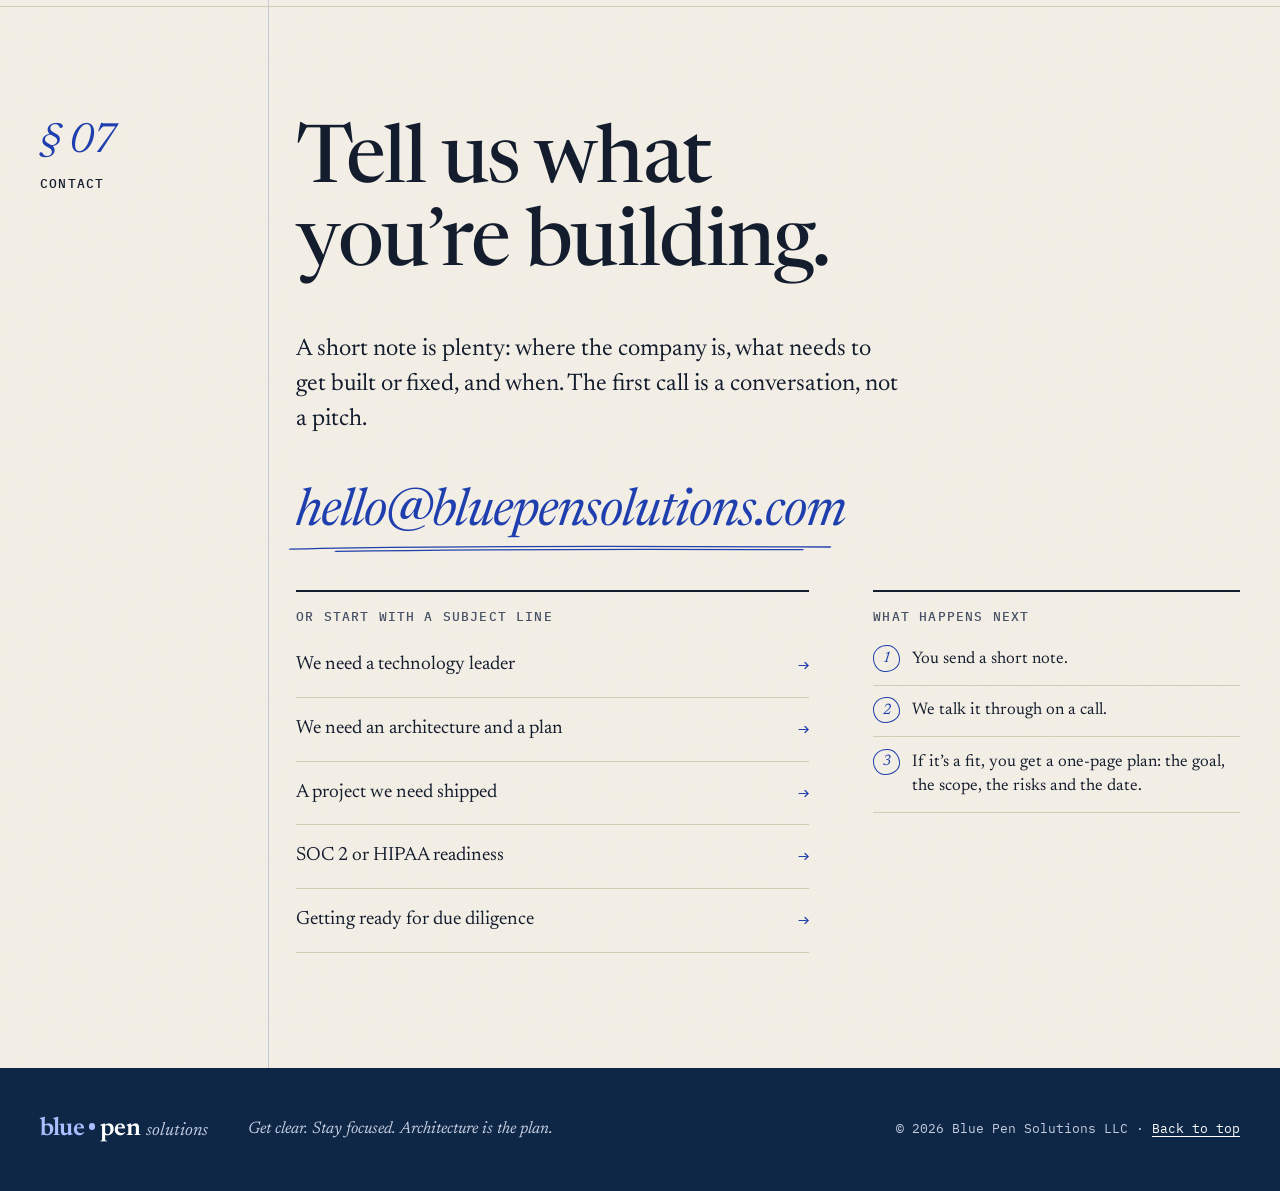
==== commit a49f61f2: "Shorten About section and add a note from Tom Co-authored-by: Tom Krueger <tomKrueger@users.noreply." ====
--- a/index.html
+++ b/index.html
@@ -49,7 +49,7 @@
       "@type": "Person",
       "name": "Tom Krueger",
       "jobTitle": "Founder & Principal",
-      "sameAs": ["https://www.linkedin.com/in/thomaskrueger/"]
+      "sameAs": ["https://www.linkedin.com/in/thomaskrueger/", "https://tomkrueger.me/"]
     },
     "knowsAbout": ["Fractional CTO", "Software architecture", "Technical due diligence", "AI-first software development", "Cursor", "Claude Code", "AI code review", "SOC 2", "HIPAA", "AWS", "Cloud infrastructure"]
   }
@@ -453,7 +453,6 @@
       <div class="margin">
         <p class="chapter__no">§ 04</p>
         <p class="chapter__label">How we work</p>
-        <p class="note">Business first, technology second. On our first website in 2003, and still true.</p>
       </div>
 
       <div class="body">
@@ -626,22 +625,17 @@
       <div class="body about">
         <div class="about__text">
           <h2 id="about-title">Led by Tom Krueger.</h2>
-          <p class="lede">Tom founded Blue Pen Solutions and leads its engagements. He has spent more than 20 years building and shipping production software, including three CTO engagements where he never stopped writing code.</p>
-          <p>He has owned technology across seven SaaS products with a $2M+ budget and a seat on the board, led technical due diligence through fundraising, run retail platforms across more than a thousand stores, and led SOC&nbsp;2 twice at companies with no security team.</p>
-          <p>Today he builds full-stack software almost entirely through AI pair-programming with Cursor and Claude Code, and brings that practice to every team we work with.</p>
-          <p><a class="textlink" href="https://www.linkedin.com/in/thomaskrueger/" rel="noopener">Tom on LinkedIn</a></p>
-        </div>
-
-        <aside class="record" aria-labelledby="record-title">
-          <h3 id="record-title" class="kicker">Track record</h3>
-          <dl>
-            <div><dt>20+</dt><dd>years building and shipping production software</dd></div>
-            <div><dt>3</dt><dd>CTO engagements, hands-on the whole way</dd></div>
-            <div><dt>2&times;</dt><dd>SOC&nbsp;2 led end to end, at SaaS companies with no security team</dd></div>
-            <div><dt>2</dt><dd>SaaS products launched from zero to one</dd></div>
-            <div><dt>70%</dt><dd>fewer code review comments after making AI review standard on every team</dd></div>
-            <div><dt>50k</dt><dd>online orders per hour, fulfilled in-store across 1,100+ stores</dd></div>
-          </dl>
+          <p class="lede">Blue Pen Solutions is led by Tom Krueger, a technology leader with more than 20 years of building and shipping software, including CTO roles where he stayed hands-on the whole way.</p>
+          <p>Today he builds AI-first and brings that practice to every team we work with.</p>
+          <p class="about__links"><a class="textlink" href="https://www.linkedin.com/in/thomaskrueger/" rel="noopener">Tom on LinkedIn</a> <span aria-hidden="true">·</span> <a class="textlink" href="https://tomkrueger.me/" rel="noopener">tomkrueger.me</a></p>
+        </div>
+
+        <aside class="signoff" aria-labelledby="signoff-title">
+          <h3 id="signoff-title" class="kicker">A note from Tom</h3>
+          <p>At every startup I&rsquo;ve been part of, wearing several hats was the job, not the exception. Jump in where there&rsquo;s a gap, figure it out, coach the team up, and get it done.</p>
+          <p>That&rsquo;s the seat we fill: in when you need us, out when you don&rsquo;t, and back the moment the next thing comes up.</p>
+          <p class="signoff__motto">Let&rsquo;s deliver small, meaningful releases quickly, together. I love this stuff.</p>
+          <p class="signoff__sig"><span>&mdash; Tom</span><svg class="pen pen--sig" aria-hidden="true" viewBox="0 0 120 40"><use href="#pen-loop"/></svg></p>
         </aside>
       </div>
     </section>
--- a/styles.css
+++ b/styles.css
@@ -337,6 +337,14 @@
 .about { display: grid; grid-template-columns: minmax(0, 1.25fr) minmax(0, .9fr); gap: clamp(2rem, 5vw, 4.5rem); align-items: start; }
 .about__text p:not(.lede) { color: var(--ink-soft); max-width: 36rem; }
 .about__text .lede { margin-bottom: 1.2rem; }
+.about__links { display: flex; flex-wrap: wrap; gap: .4rem .75rem; align-items: baseline; }
+.signoff { position: relative; background: var(--card, #fbf9f4); border: 1px solid var(--rule); box-shadow: 0 1px 0 var(--rule), 0 14px 30px -22px rgba(20,30,60,.35); padding: 1.5rem 1.6rem 1.25rem; transform: rotate(-.6deg); }
+.signoff .kicker { margin-bottom: .75rem; }
+.signoff p { font-size: 1.05rem; line-height: 1.55; color: var(--ink-soft); margin: 0 0 .85rem; }
+.signoff__motto { font-style: italic; color: var(--pen) !important; font-size: 1.2rem !important; line-height: 1.4 !important; }
+.signoff__sig { display: flex; align-items: center; gap: .6rem; margin: .4rem 0 0 !important; font-style: italic; color: var(--ink) !important; font-size: 1.15rem !important; }
+.pen--sig { width: 5.5rem; height: 1.9rem; }
+@media (prefers-reduced-motion: reduce) { .signoff { transform: none; } }
 .record { border-top: 2px solid var(--ink); padding-top: 1rem; }
 .record .kicker { margin-bottom: .4rem; }
 .record dl { margin: 0; }
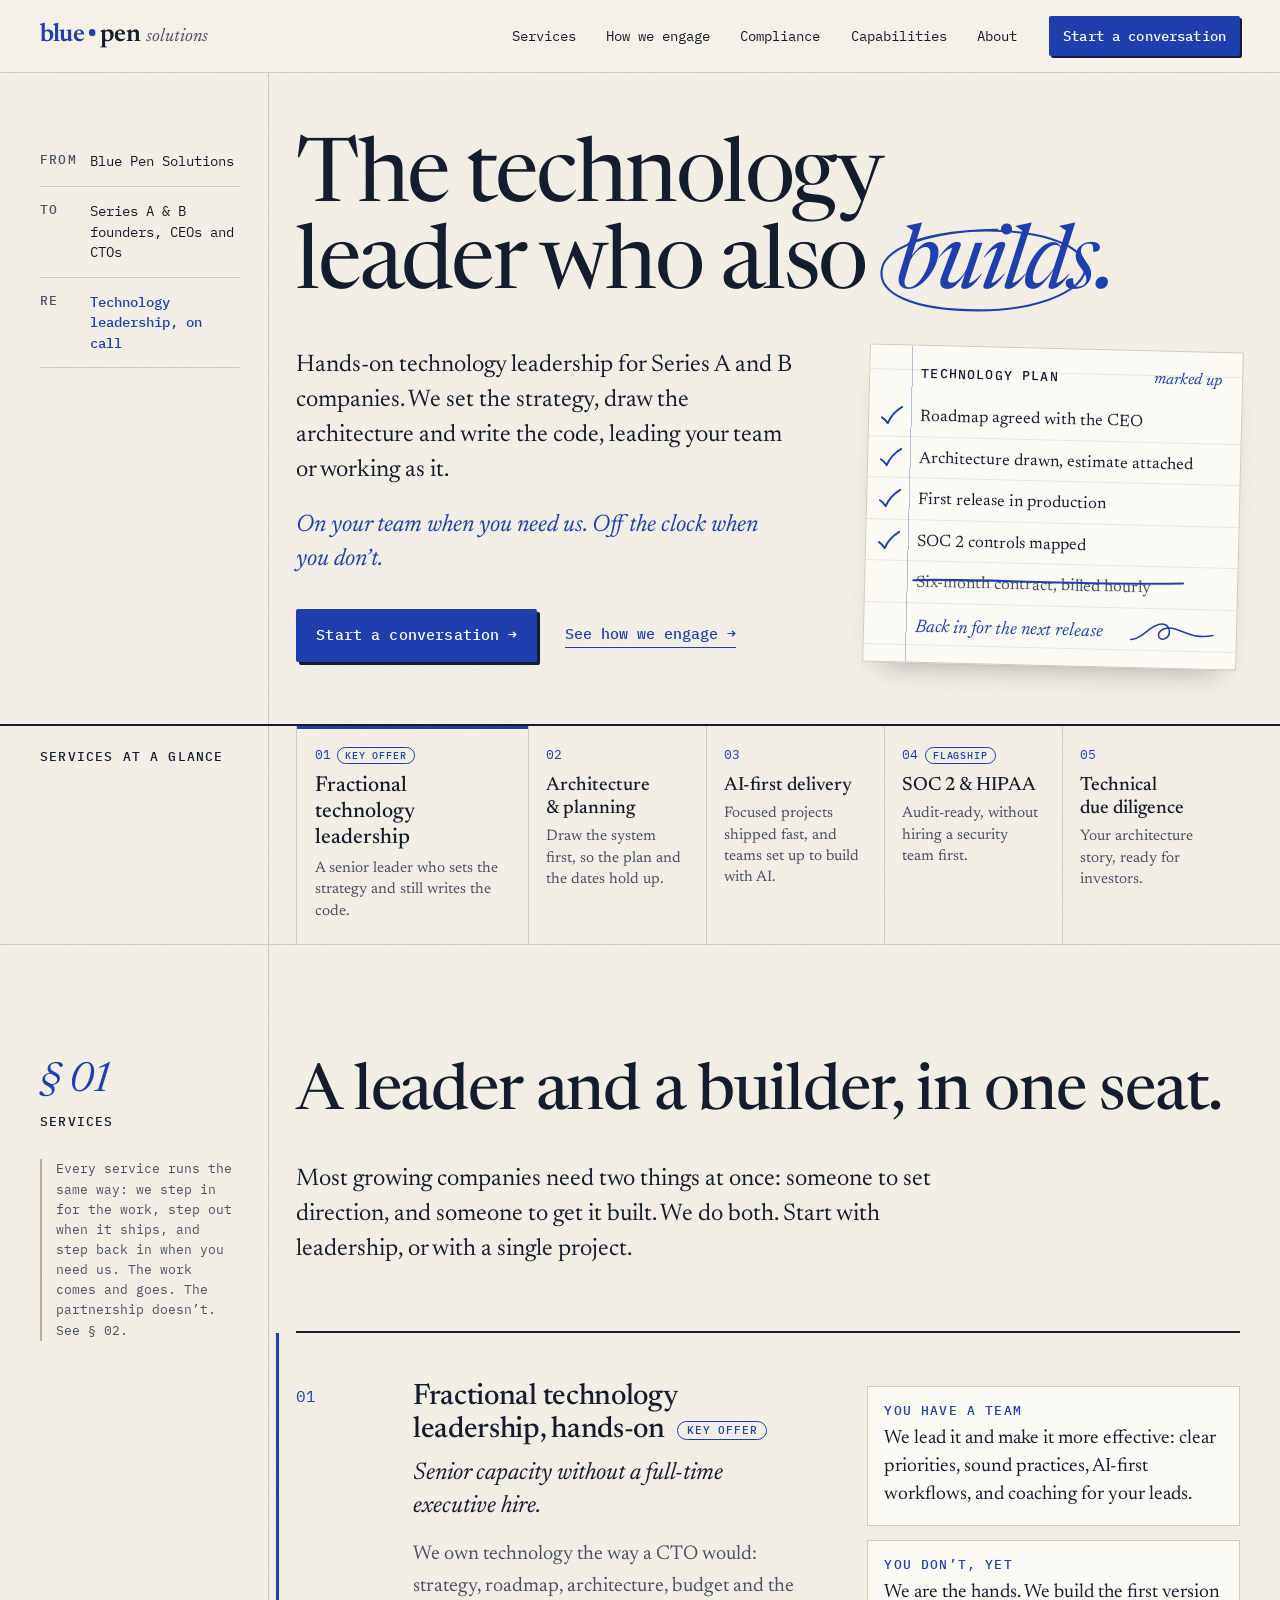
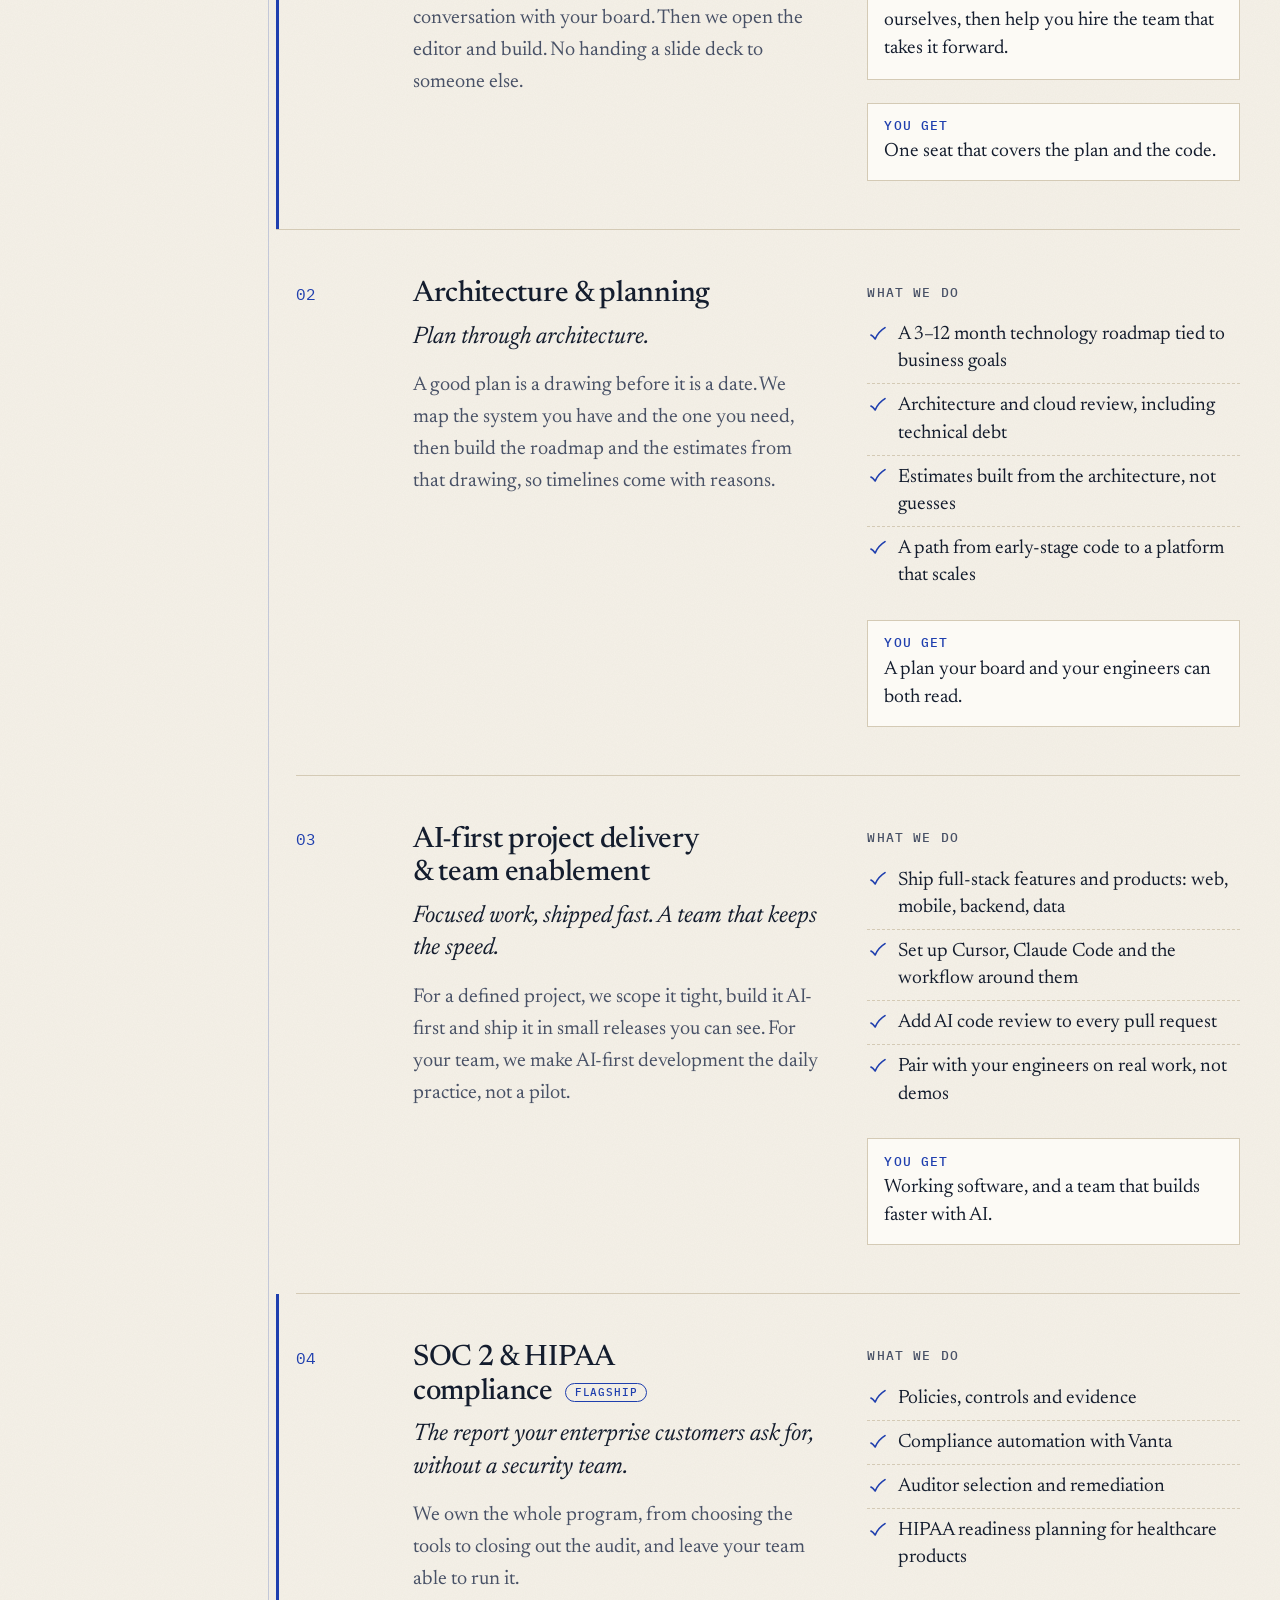
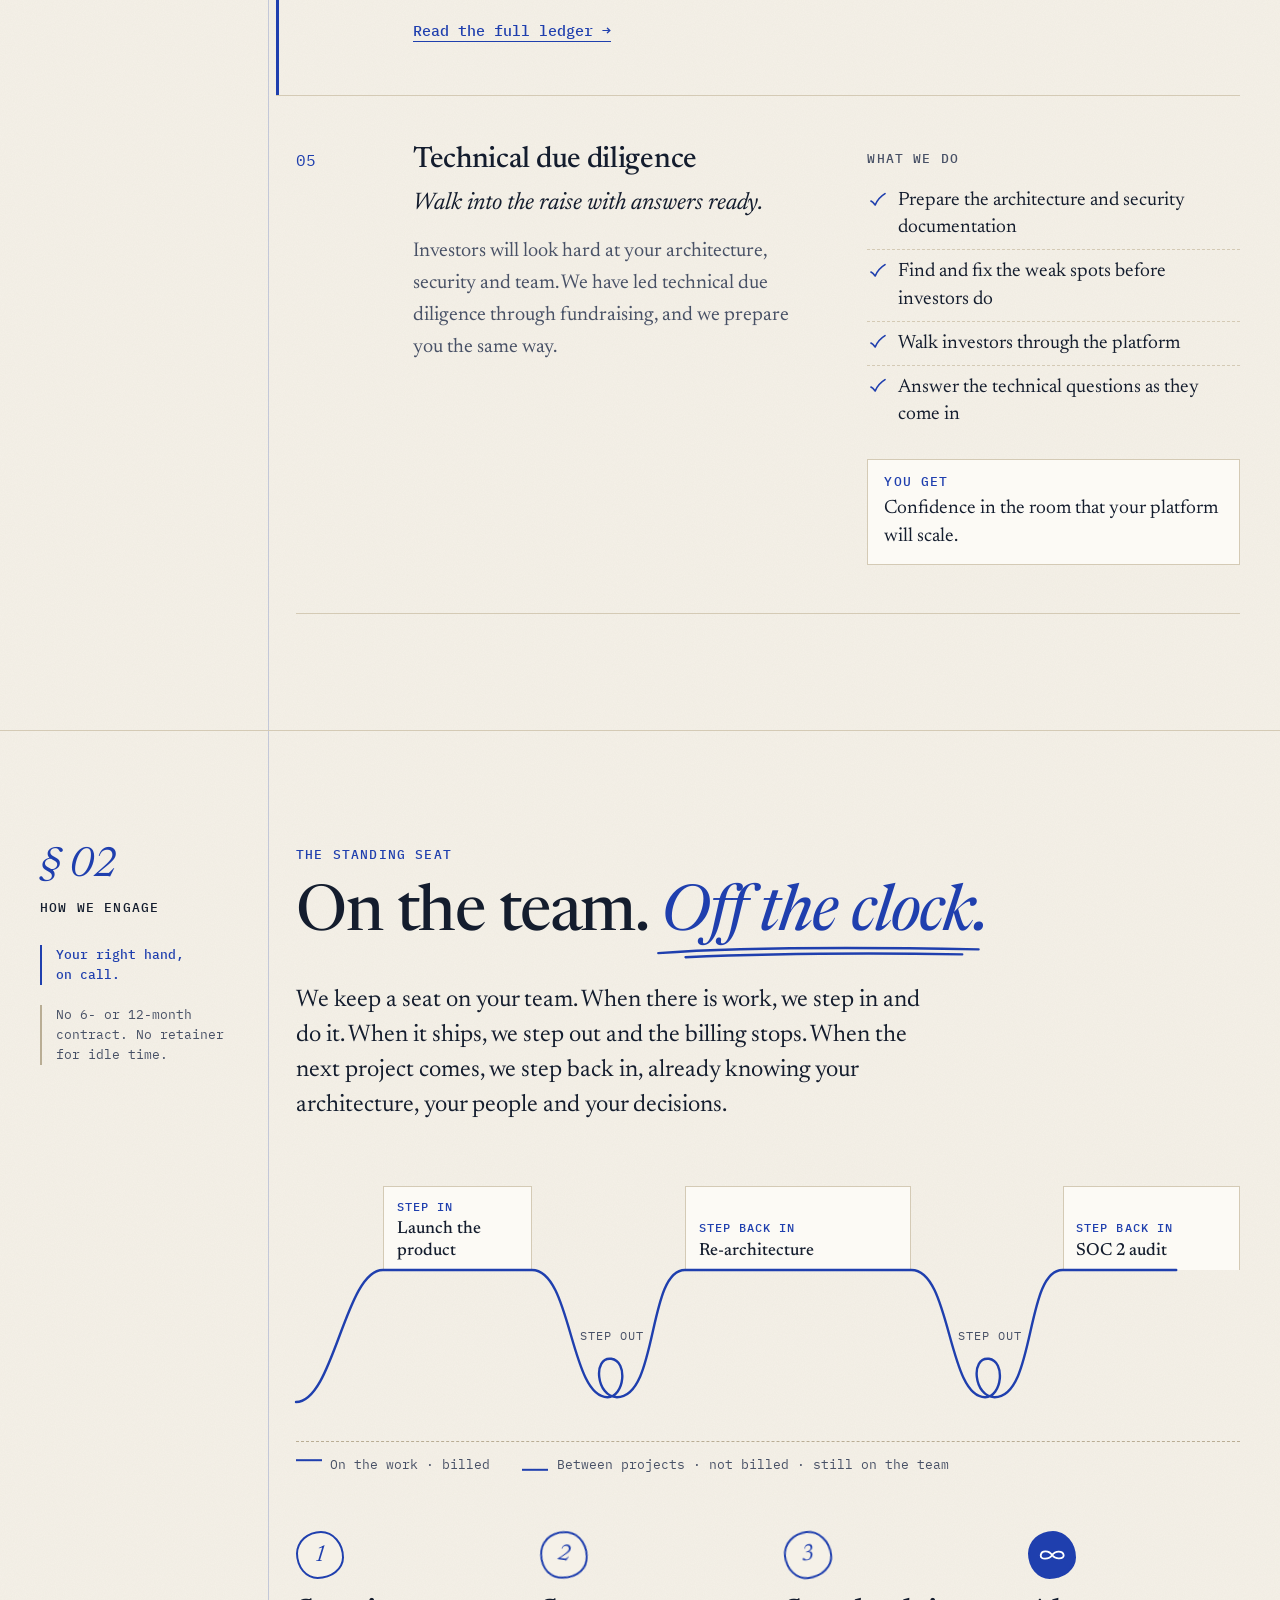
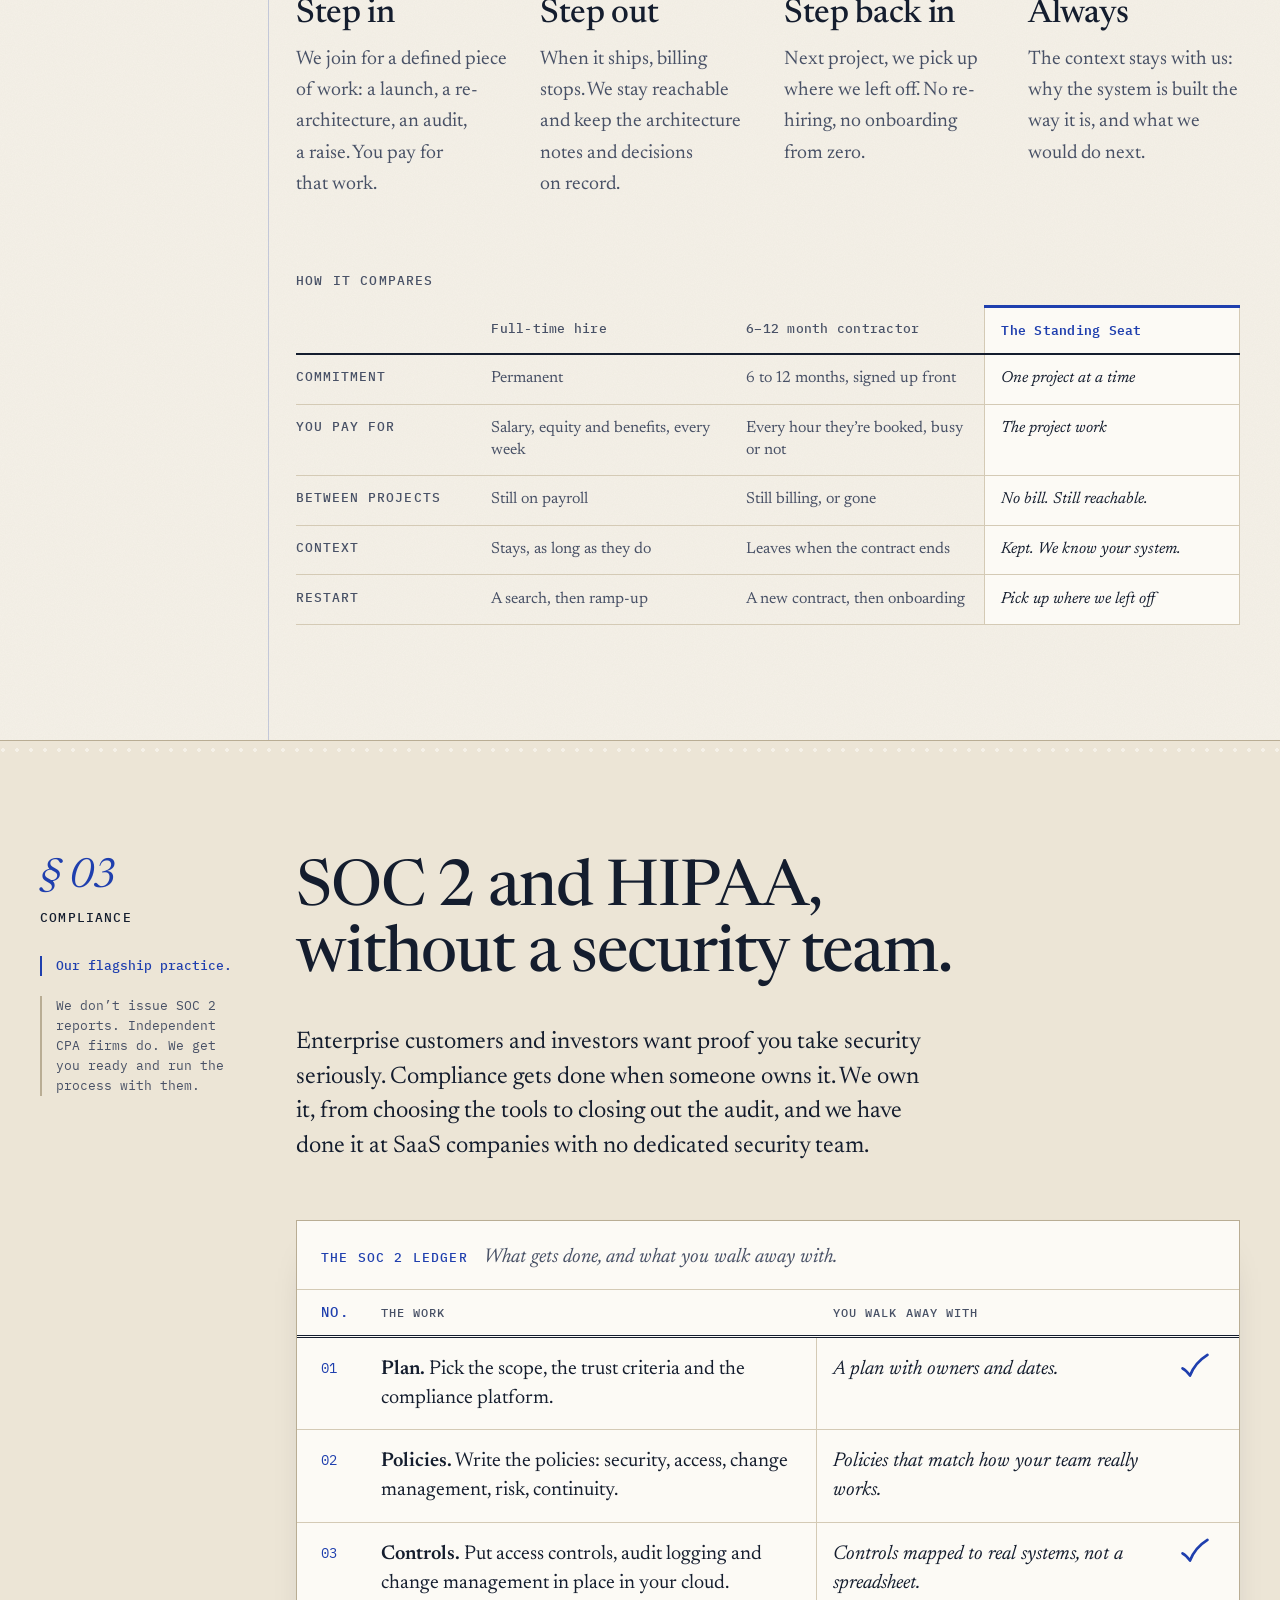
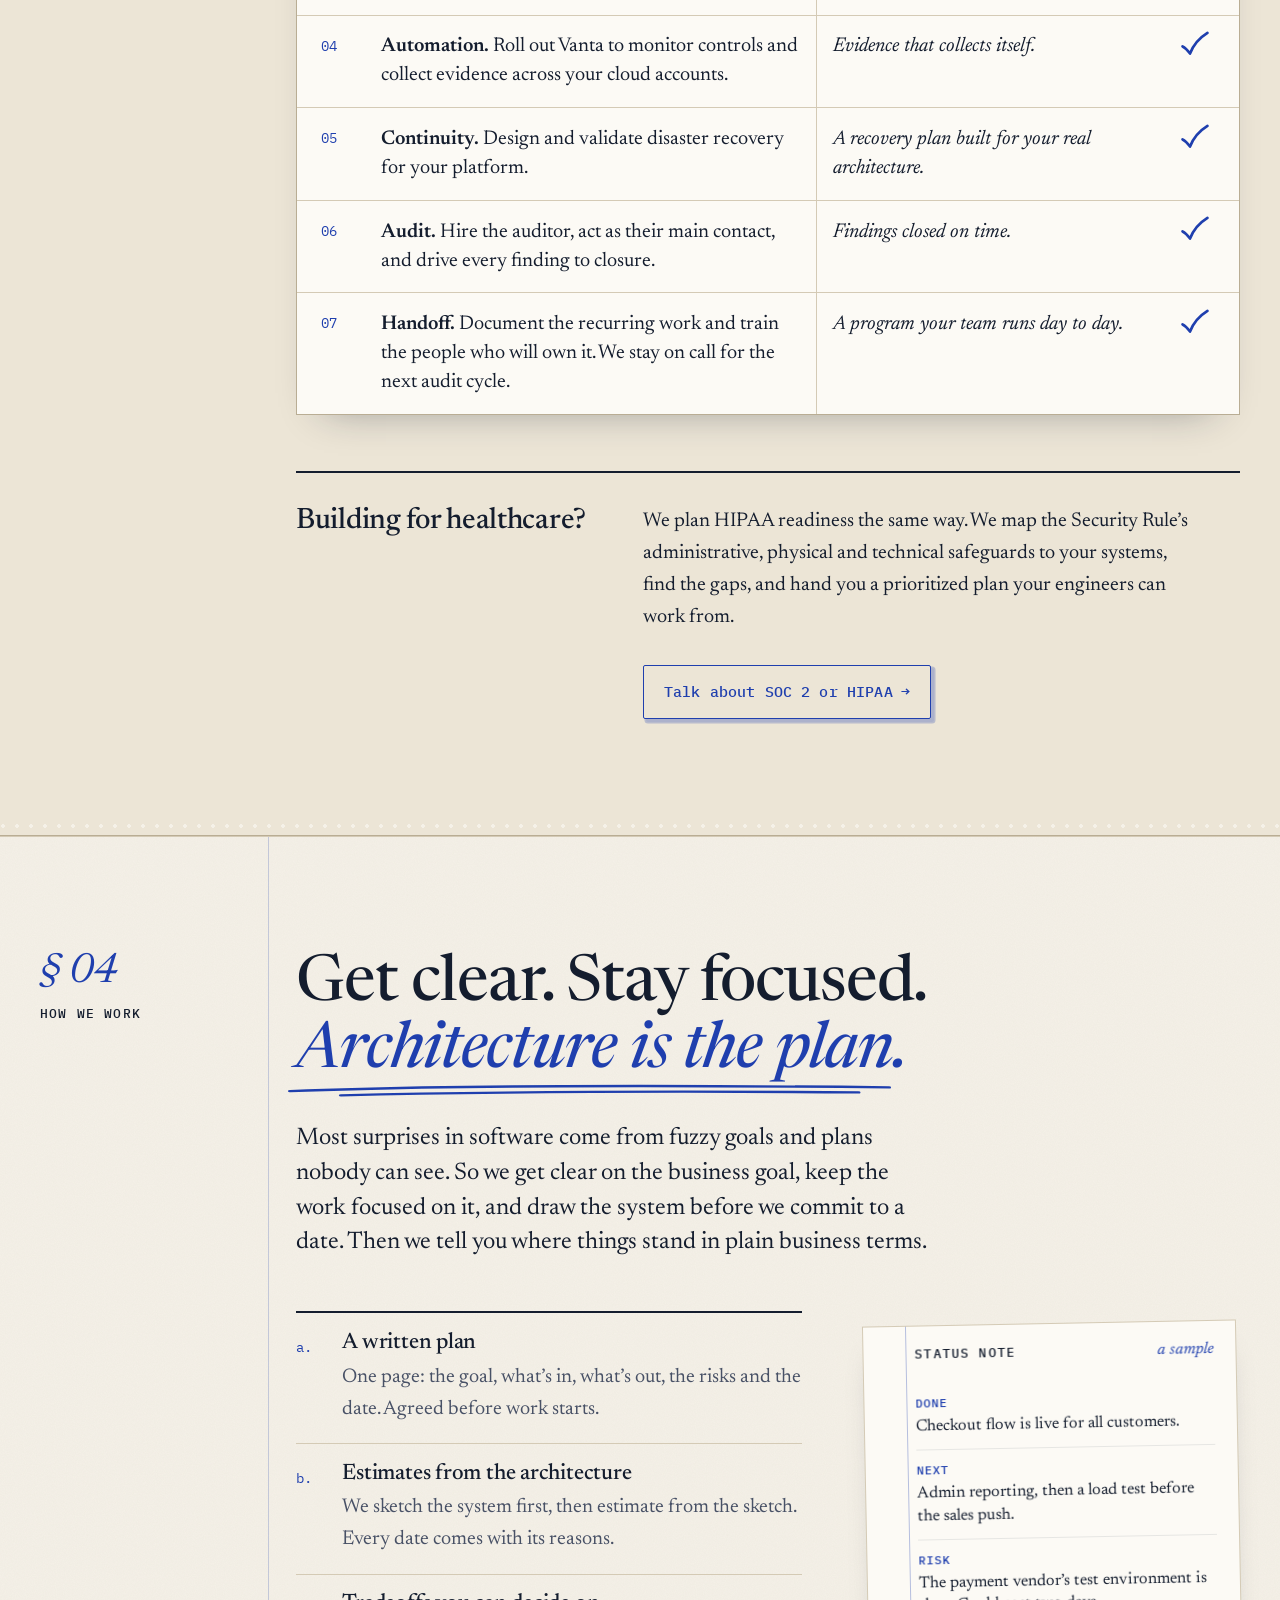
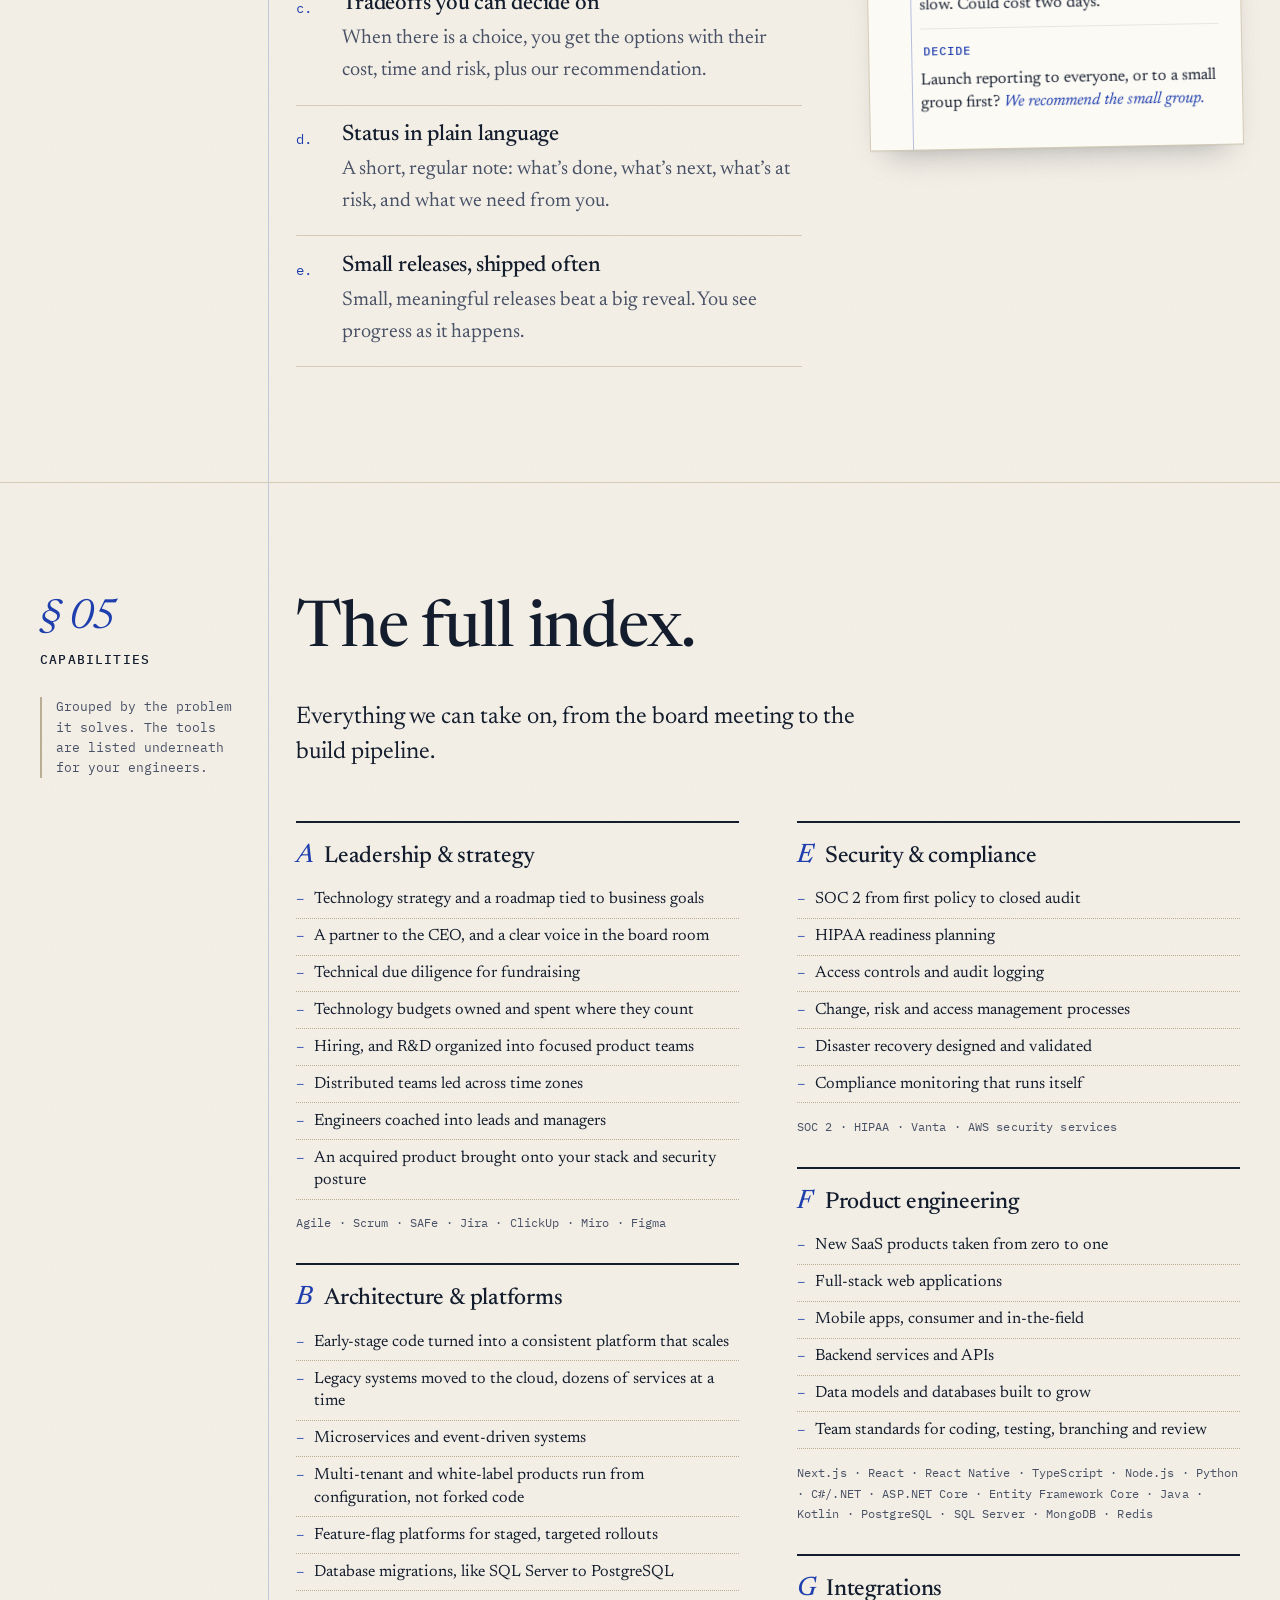
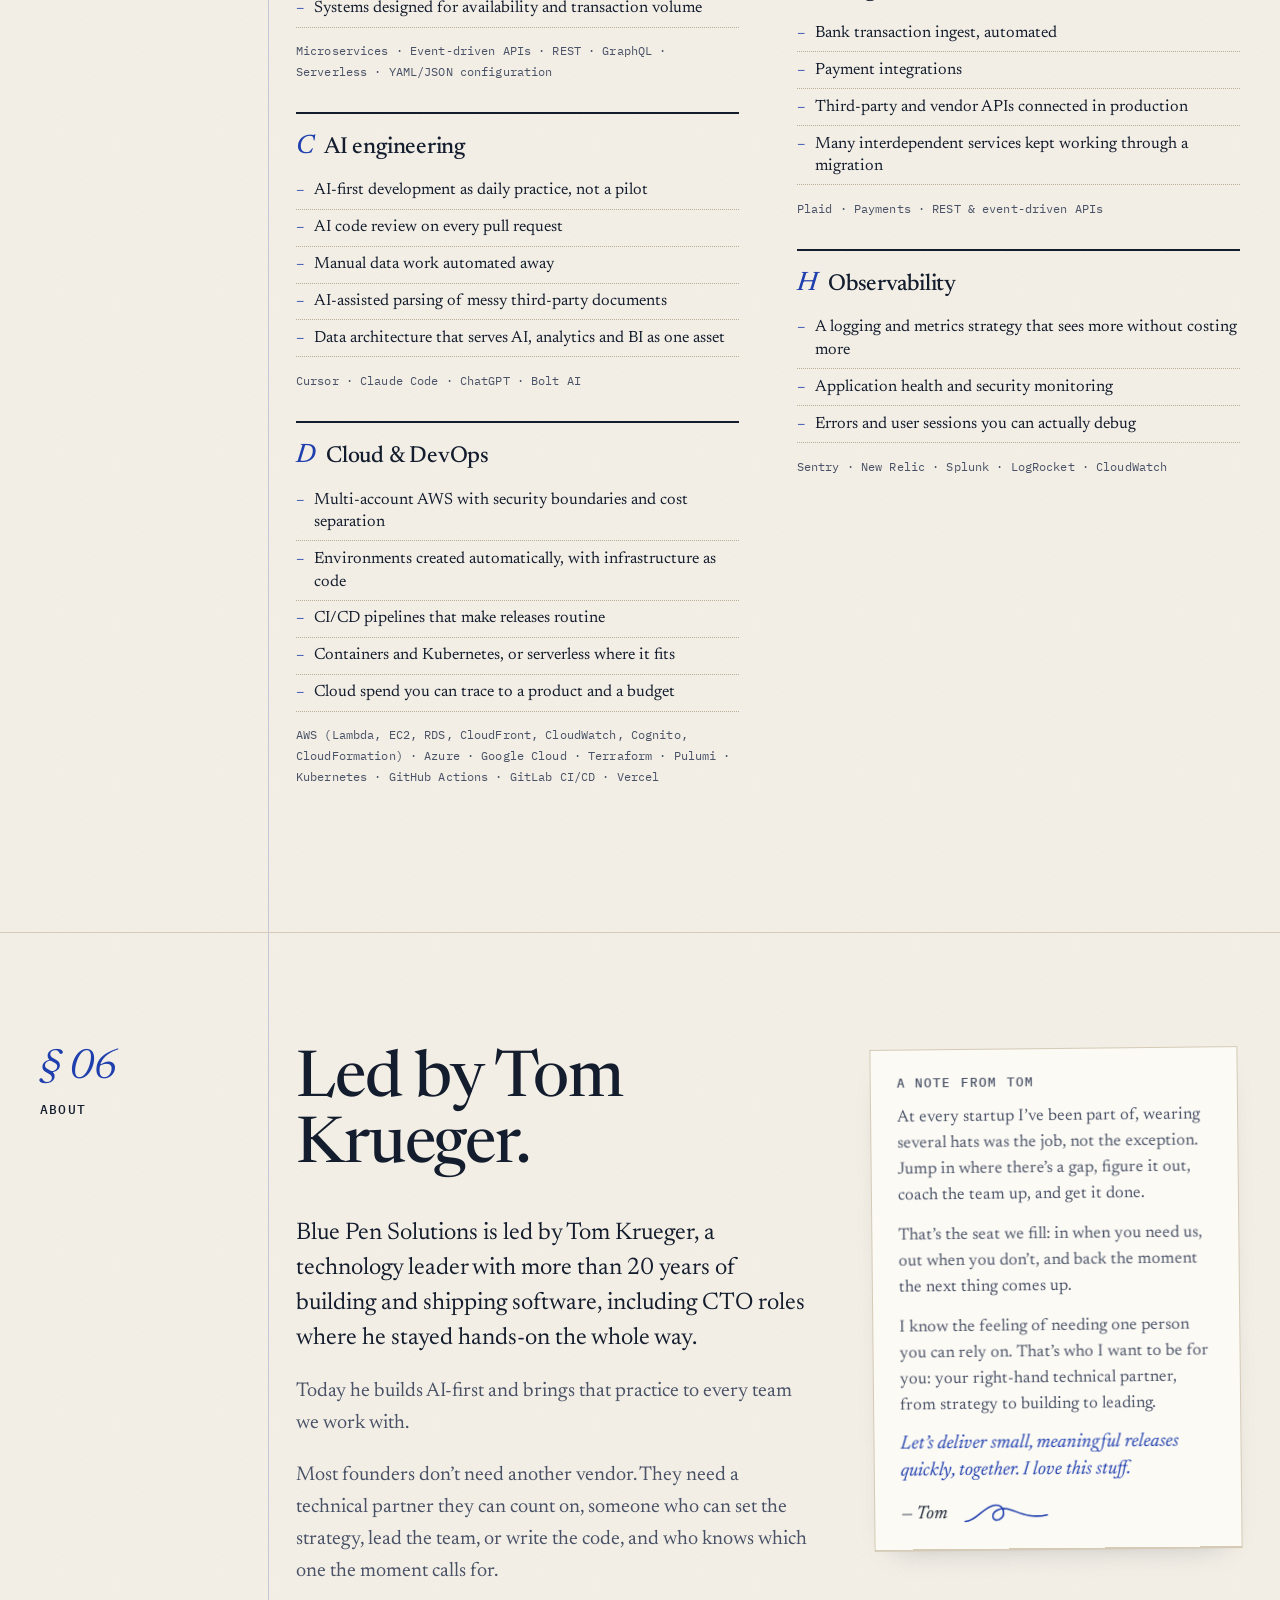
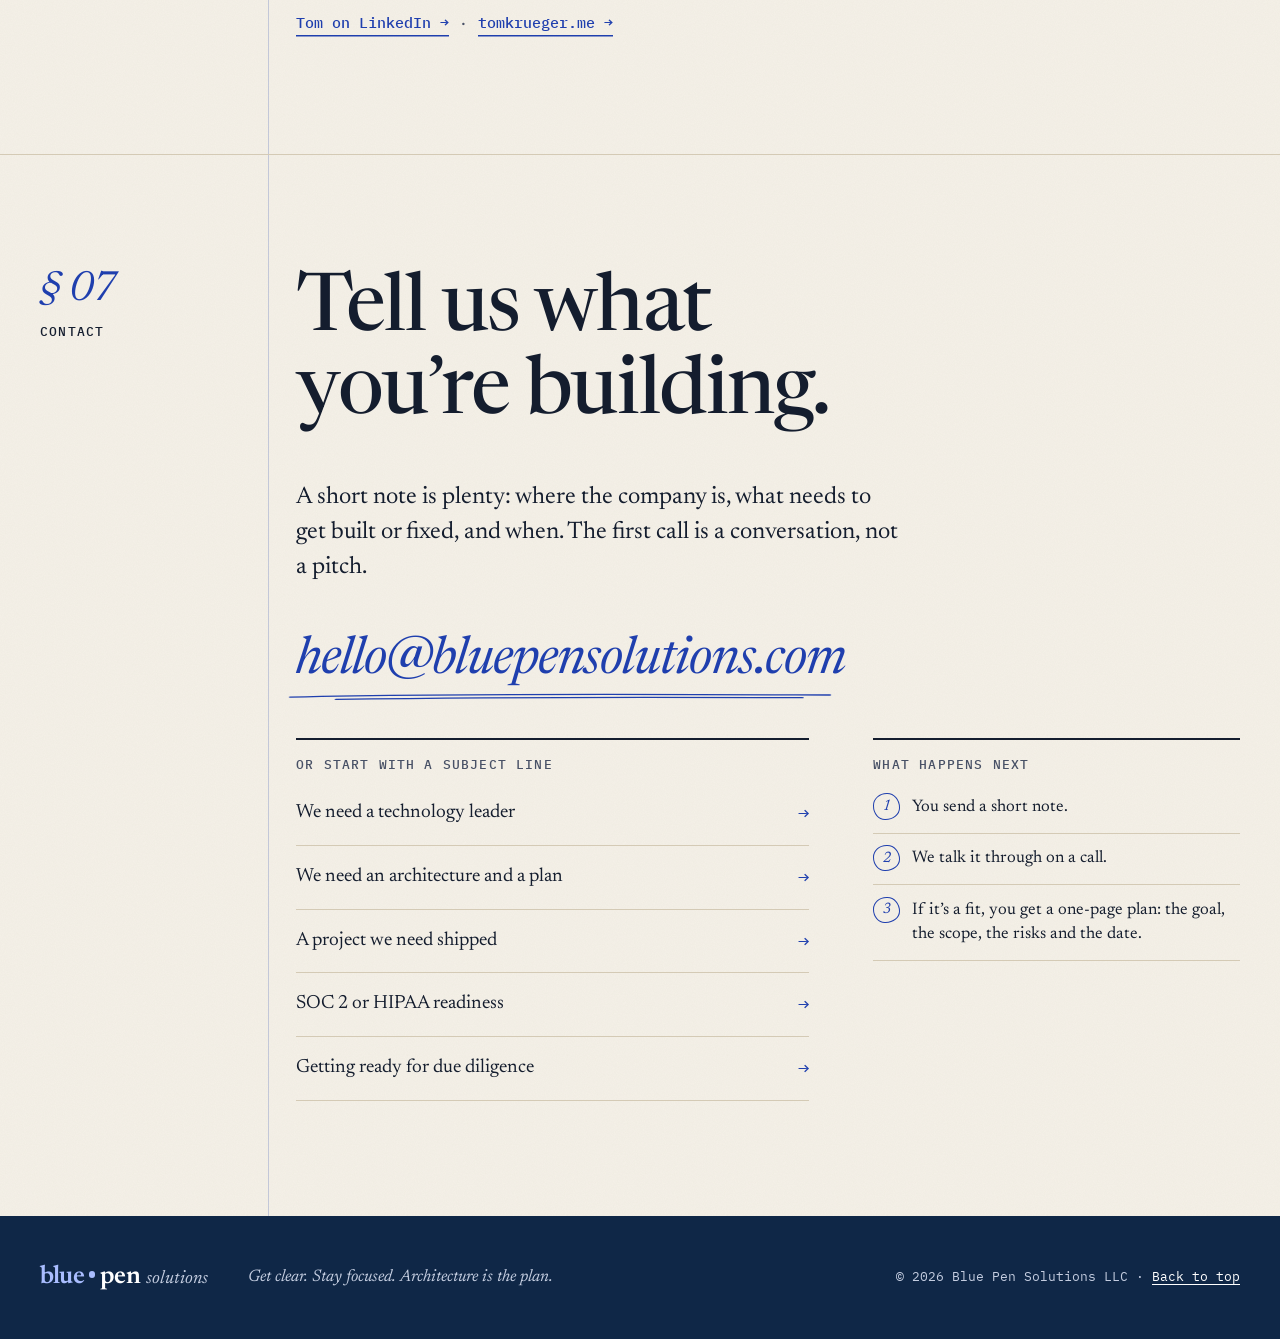
==== commit 77f95eae: "Add partnership message to Services and About Co-authored-by: Tom Krueger <tomKrueger@users.noreply." ====
--- a/index.html
+++ b/index.html
@@ -182,7 +182,7 @@
       <div class="margin">
         <p class="chapter__no">§ 01</p>
         <p class="chapter__label">Services</p>
-        <p class="note">Every service runs the same way: we step in for the work, step out when it ships, and step back in when you need us. See § 02.</p>
+        <p class="note">Every service runs the same way: we step in for the work, step out when it ships, and step back in when you need us. The work comes and goes. The partnership doesn&rsquo;t. See § 02.</p>
       </div>
 
       <div class="body">
@@ -627,6 +627,7 @@
           <h2 id="about-title">Led by Tom Krueger.</h2>
           <p class="lede">Blue Pen Solutions is led by Tom Krueger, a technology leader with more than 20 years of building and shipping software, including CTO roles where he stayed hands-on the whole way.</p>
           <p>Today he builds AI-first and brings that practice to every team we work with.</p>
+          <p>Most founders don&rsquo;t need another vendor. They need a technical partner they can count on, someone who can set the strategy, lead the team, or write the code, and who knows which one the moment calls for.</p>
           <p class="about__links"><a class="textlink" href="https://www.linkedin.com/in/thomaskrueger/" rel="noopener">Tom on LinkedIn</a> <span aria-hidden="true">·</span> <a class="textlink" href="https://tomkrueger.me/" rel="noopener">tomkrueger.me</a></p>
         </div>
 
@@ -634,6 +635,7 @@
           <h3 id="signoff-title" class="kicker">A note from Tom</h3>
           <p>At every startup I&rsquo;ve been part of, wearing several hats was the job, not the exception. Jump in where there&rsquo;s a gap, figure it out, coach the team up, and get it done.</p>
           <p>That&rsquo;s the seat we fill: in when you need us, out when you don&rsquo;t, and back the moment the next thing comes up.</p>
+          <p>I know the feeling of needing one person you can rely on. That&rsquo;s who I want to be for you: your right-hand technical partner, from strategy to building to leading.</p>
           <p class="signoff__motto">Let&rsquo;s deliver small, meaningful releases quickly, together. I love this stuff.</p>
           <p class="signoff__sig"><span>&mdash; Tom</span><svg class="pen pen--sig" aria-hidden="true" viewBox="0 0 120 40"><use href="#pen-loop"/></svg></p>
         </aside>
@@ -651,9 +653,8 @@
         <h2 id="contact-title">Tell us what you’re building.</h2>
         <p class="lede measure">A short note is plenty: where the company is, what needs to get built or fixed, and when. The first call is a conversation, not a pitch.</p>
 
-        <!-- TODO(Tom): hello@bluepensolutions.com is a PLACEHOLDER. Confirm the real inbox (and that you own bluepensolutions.com), then update every mailto on this page and the JSON-LD email. -->
         <p class="contact__email">
-          <a href="mailto:hello@bluepensolutions.com?subject=Hello%20from%20your%20website&amp;body=Hi%20Blue%20Pen%20team%2C%0A%0AI%27d%20love%20to%20talk%20about%20what%20we%27re%20working%20on.%0A%0AA%20few%20optional%20details%2C%20skip%20any%20you%20like%3A%0A%0AName%3A%0ACompany%3A%0ABest%20way%20to%20reach%20me%20%28email%20or%20phone%29%3A%0AGood%20times%20to%20talk%3A%0AAnything%20else%3A%0A%0AThanks%21">hello@bluepensolutions.com</a>
+          <a href="mailto:hello@bluepensolutions.com?subject=Hello%20from%20your%20website&amp;body=Hi%20Blue%20Pen%20team%2C%0A%0AI%27d%20love%20to%20talk%20about%20what%20we%27re%20working%20on.%0A%0AA%20few%20optional%20details%20%28skip%20any%20you%20like%29%3A%0A%0AName%3A%0A%0ACompany%3A%0A%0ABest%20way%20to%20reach%20me%20%28email%20or%20phone%29%3A%0A%0A%0AFINDING%20A%20TIME%20TO%20TALK%0AKeep%20whichever%20option%20is%20easier%20and%20delete%20the%20other.%0A%0AOption%201%20-%20Here%20are%20some%20times%20I%27m%20available%3A%0A%20%20-%20%0A%20%20-%20%0A%0AOption%202%20-%20Or%20grab%20a%20time%20on%20my%20calendar%3A%0A%20%20%5Bpaste%20your%20calendar%20link%20here%5D%0A%0A%0AAnything%20else%3A%0A%0A%0A%0AThanks%21%0A">hello@bluepensolutions.com</a>
           <svg class="pen pen--under" aria-hidden="true" preserveAspectRatio="none"><use href="#pen-underline"/></svg>
         </p>
 
@@ -661,11 +662,11 @@
           <div class="starters">
             <p class="kicker" id="starters-label">Or start with a subject line</p>
             <ul aria-labelledby="starters-label">
-              <li><a href="mailto:hello@bluepensolutions.com?subject=Fractional%20technology%20leadership&amp;body=Hi%20Blue%20Pen%20team%2C%0A%0AWe%27re%20looking%20for%20hands-on%20technology%20leadership%20and%20would%20love%20to%20talk.%0A%0AA%20few%20optional%20details%2C%20skip%20any%20you%20like%3A%0A%0AName%3A%0ACompany%3A%0ABest%20way%20to%20reach%20me%20%28email%20or%20phone%29%3A%0AGood%20times%20to%20talk%3A%0AAnything%20else%3A%0A%0AThanks%21">We need a technology leader <span aria-hidden="true">→</span></a></li>
-              <li><a href="mailto:hello@bluepensolutions.com?subject=Architecture%20and%20a%20plan&amp;body=Hi%20Blue%20Pen%20team%2C%0A%0AWe%20could%20use%20help%20with%20our%20architecture%20and%20a%20plan%20to%20get%20where%20we%27re%20going.%0A%0AA%20few%20optional%20details%2C%20skip%20any%20you%20like%3A%0A%0AName%3A%0ACompany%3A%0ABest%20way%20to%20reach%20me%20%28email%20or%20phone%29%3A%0AGood%20times%20to%20talk%3A%0AAnything%20else%3A%0A%0AThanks%21">We need an architecture and a plan <span aria-hidden="true">→</span></a></li>
-              <li><a href="mailto:hello@bluepensolutions.com?subject=A%20project%20we%20need%20shipped&amp;body=Hi%20Blue%20Pen%20team%2C%0A%0AWe%20have%20a%20project%20we%27d%20like%20to%20get%20shipped%20and%20would%20love%20to%20talk%20about%20it.%0A%0AA%20few%20optional%20details%2C%20skip%20any%20you%20like%3A%0A%0AName%3A%0ACompany%3A%0ABest%20way%20to%20reach%20me%20%28email%20or%20phone%29%3A%0AGood%20times%20to%20talk%3A%0AAnything%20else%3A%0A%0AThanks%21">A project we need shipped <span aria-hidden="true">→</span></a></li>
-              <li><a href="mailto:hello@bluepensolutions.com?subject=SOC%202%20%2F%20HIPAA%20readiness&amp;body=Hi%20Blue%20Pen%20team%2C%0A%0AWe%27re%20looking%20at%20SOC%202%20or%20HIPAA%20readiness%20and%20would%20love%20to%20talk.%0A%0AA%20few%20optional%20details%2C%20skip%20any%20you%20like%3A%0A%0AName%3A%0ACompany%3A%0ABest%20way%20to%20reach%20me%20%28email%20or%20phone%29%3A%0AGood%20times%20to%20talk%3A%0AAnything%20else%3A%0A%0AThanks%21">SOC&nbsp;2 or HIPAA readiness <span aria-hidden="true">→</span></a></li>
-              <li><a href="mailto:hello@bluepensolutions.com?subject=Technical%20due%20diligence&amp;body=Hi%20Blue%20Pen%20team%2C%0A%0AWe%27re%20getting%20ready%20for%20technical%20due%20diligence%20and%20would%20love%20some%20help.%0A%0AA%20few%20optional%20details%2C%20skip%20any%20you%20like%3A%0A%0AName%3A%0ACompany%3A%0ABest%20way%20to%20reach%20me%20%28email%20or%20phone%29%3A%0AGood%20times%20to%20talk%3A%0AAnything%20else%3A%0A%0AThanks%21">Getting ready for due diligence <span aria-hidden="true">→</span></a></li>
+              <li><a href="mailto:hello@bluepensolutions.com?subject=Fractional%20technology%20leadership&amp;body=Hi%20Blue%20Pen%20team%2C%0A%0AWe%27re%20looking%20for%20hands-on%20technology%20leadership%20and%20would%20love%20to%20talk.%0A%0AA%20few%20optional%20details%20%28skip%20any%20you%20like%29%3A%0A%0AName%3A%0A%0ACompany%3A%0A%0ABest%20way%20to%20reach%20me%20%28email%20or%20phone%29%3A%0A%0A%0AFINDING%20A%20TIME%20TO%20TALK%0AKeep%20whichever%20option%20is%20easier%20and%20delete%20the%20other.%0A%0AOption%201%20-%20Here%20are%20some%20times%20I%27m%20available%3A%0A%20%20-%20%0A%20%20-%20%0A%0AOption%202%20-%20Or%20grab%20a%20time%20on%20my%20calendar%3A%0A%20%20%5Bpaste%20your%20calendar%20link%20here%5D%0A%0A%0AAnything%20else%3A%0A%0A%0A%0AThanks%21%0A">We need a technology leader <span aria-hidden="true">→</span></a></li>
+              <li><a href="mailto:hello@bluepensolutions.com?subject=Architecture%20and%20a%20plan&amp;body=Hi%20Blue%20Pen%20team%2C%0A%0AWe%20could%20use%20help%20with%20our%20architecture%20and%20a%20plan%20to%20get%20where%20we%27re%20going.%0A%0AA%20few%20optional%20details%20%28skip%20any%20you%20like%29%3A%0A%0AName%3A%0A%0ACompany%3A%0A%0ABest%20way%20to%20reach%20me%20%28email%20or%20phone%29%3A%0A%0A%0AFINDING%20A%20TIME%20TO%20TALK%0AKeep%20whichever%20option%20is%20easier%20and%20delete%20the%20other.%0A%0AOption%201%20-%20Here%20are%20some%20times%20I%27m%20available%3A%0A%20%20-%20%0A%20%20-%20%0A%0AOption%202%20-%20Or%20grab%20a%20time%20on%20my%20calendar%3A%0A%20%20%5Bpaste%20your%20calendar%20link%20here%5D%0A%0A%0AAnything%20else%3A%0A%0A%0A%0AThanks%21%0A">We need an architecture and a plan <span aria-hidden="true">→</span></a></li>
+              <li><a href="mailto:hello@bluepensolutions.com?subject=A%20project%20we%20need%20shipped&amp;body=Hi%20Blue%20Pen%20team%2C%0A%0AWe%20have%20a%20project%20we%27d%20like%20to%20get%20shipped%20and%20would%20love%20to%20talk%20about%20it.%0A%0AA%20few%20optional%20details%20%28skip%20any%20you%20like%29%3A%0A%0AName%3A%0A%0ACompany%3A%0A%0ABest%20way%20to%20reach%20me%20%28email%20or%20phone%29%3A%0A%0A%0AFINDING%20A%20TIME%20TO%20TALK%0AKeep%20whichever%20option%20is%20easier%20and%20delete%20the%20other.%0A%0AOption%201%20-%20Here%20are%20some%20times%20I%27m%20available%3A%0A%20%20-%20%0A%20%20-%20%0A%0AOption%202%20-%20Or%20grab%20a%20time%20on%20my%20calendar%3A%0A%20%20%5Bpaste%20your%20calendar%20link%20here%5D%0A%0A%0AAnything%20else%3A%0A%0A%0A%0AThanks%21%0A">A project we need shipped <span aria-hidden="true">→</span></a></li>
+              <li><a href="mailto:hello@bluepensolutions.com?subject=SOC%202%20%2F%20HIPAA%20readiness&amp;body=Hi%20Blue%20Pen%20team%2C%0A%0AWe%27re%20looking%20at%20SOC%202%20or%20HIPAA%20readiness%20and%20would%20love%20to%20talk.%0A%0AA%20few%20optional%20details%20%28skip%20any%20you%20like%29%3A%0A%0AName%3A%0A%0ACompany%3A%0A%0ABest%20way%20to%20reach%20me%20%28email%20or%20phone%29%3A%0A%0A%0AFINDING%20A%20TIME%20TO%20TALK%0AKeep%20whichever%20option%20is%20easier%20and%20delete%20the%20other.%0A%0AOption%201%20-%20Here%20are%20some%20times%20I%27m%20available%3A%0A%20%20-%20%0A%20%20-%20%0A%0AOption%202%20-%20Or%20grab%20a%20time%20on%20my%20calendar%3A%0A%20%20%5Bpaste%20your%20calendar%20link%20here%5D%0A%0A%0AAnything%20else%3A%0A%0A%0A%0AThanks%21%0A">SOC&nbsp;2 or HIPAA readiness <span aria-hidden="true">→</span></a></li>
+              <li><a href="mailto:hello@bluepensolutions.com?subject=Technical%20due%20diligence&amp;body=Hi%20Blue%20Pen%20team%2C%0A%0AWe%27re%20getting%20ready%20for%20technical%20due%20diligence%20and%20would%20love%20some%20help.%0A%0AA%20few%20optional%20details%20%28skip%20any%20you%20like%29%3A%0A%0AName%3A%0A%0ACompany%3A%0A%0ABest%20way%20to%20reach%20me%20%28email%20or%20phone%29%3A%0A%0A%0AFINDING%20A%20TIME%20TO%20TALK%0AKeep%20whichever%20option%20is%20easier%20and%20delete%20the%20other.%0A%0AOption%201%20-%20Here%20are%20some%20times%20I%27m%20available%3A%0A%20%20-%20%0A%20%20-%20%0A%0AOption%202%20-%20Or%20grab%20a%20time%20on%20my%20calendar%3A%0A%20%20%5Bpaste%20your%20calendar%20link%20here%5D%0A%0A%0AAnything%20else%3A%0A%0A%0A%0AThanks%21%0A">Getting ready for due diligence <span aria-hidden="true">→</span></a></li>
             </ul>
           </div>
 
